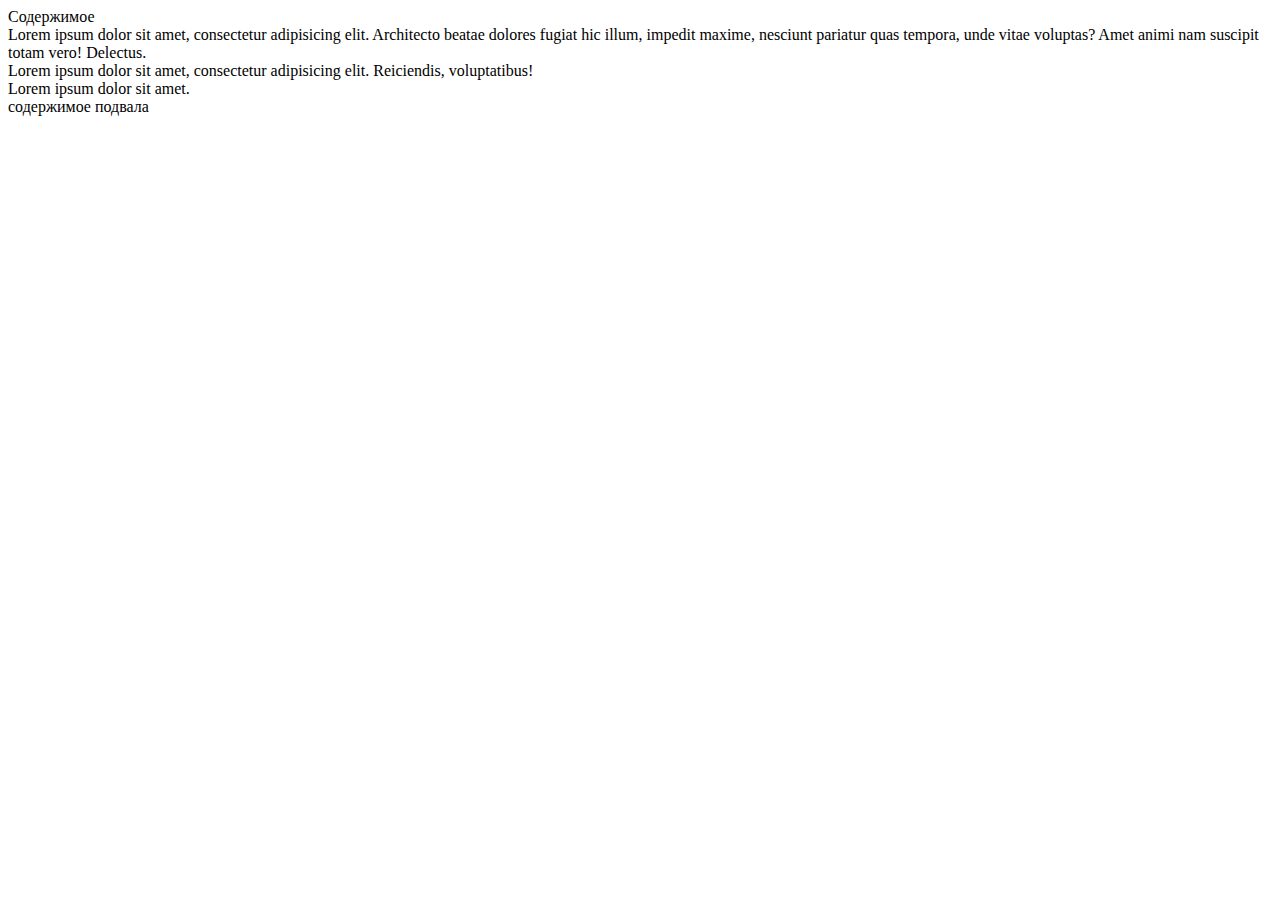
==== project/sourse/index.html @ 5d743717 "Initial commit" ====
<!DOCTYPE html>
<html lang="en">
<head>
    <meta charset="UTF-8">
    <title>Bogdan Vertiaev</title>
</head>
<body>
  <header>
    <nav>
      Содержимое
    </nav>
  </header>
  <div>
      Lorem ipsum dolor sit amet, consectetur adipisicing elit.
      Architecto beatae dolores fugiat hic illum, impedit
      maxime, nesciunt pariatur quas tempora, unde vitae
      voluptas? Amet animi nam suscipit totam vero! Delectus.
  </div>
  <div>
    Lorem ipsum dolor sit amet,
    consectetur adipisicing elit. Reiciendis, voluptatibus!
  </div>
  <div>
    Lorem ipsum dolor sit amet.
  </div>
  <footer>
    содержимое подвала
  </footer>
</body>
</html>
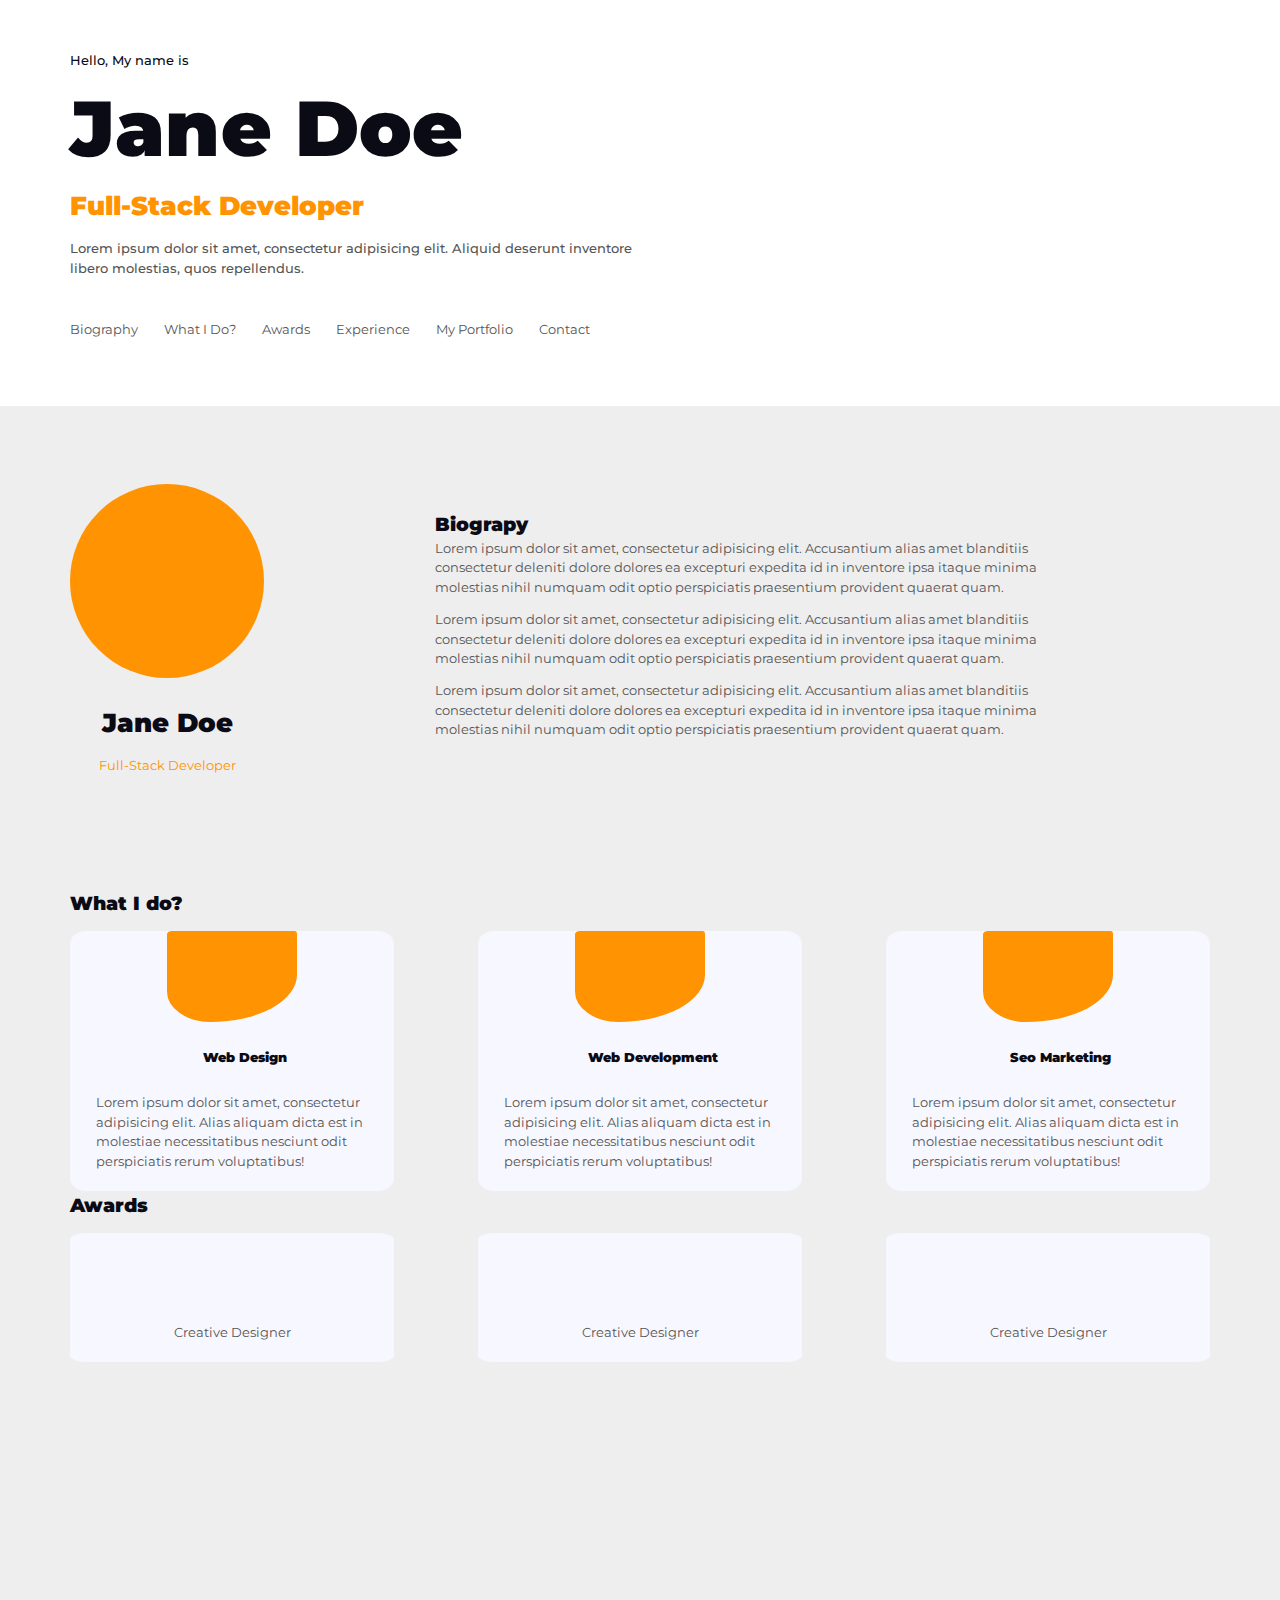
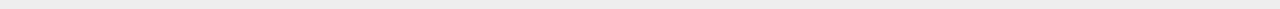
==== commit 42fcda0b: "8.4.23" ====
--- a/project/sourse/index.html
+++ b/project/sourse/index.html
@@ -1,30 +1,151 @@
-<!DOCTYPE html>
+<!doctype html>
 <html lang="en">
 <head>
     <meta charset="UTF-8">
-    <title>Bogdan Vertiaev</title>
+    <meta name="viewport"
+          content="width=device-width, user-scalable=no, initial-scale=1.0, maximum-scale=1.0, minimum-scale=1.0">
+    <meta http-equiv="X-UA-Compatible" content="ie=edge">
+    <link href="https://fonts.googleapis.com/css2?family=Montserrat:wght@400;900&family=Roboto:wght@400;900&display=swap" rel="stylesheet">
+    <link href="CSS/style.css" rel="stylesheet" type="text/css">
+    <title>My Web</title>
 </head>
 <body>
-  <header>
-    <nav>
-      Содержимое
-    </nav>
-  </header>
-  <div>
-      Lorem ipsum dolor sit amet, consectetur adipisicing elit.
-      Architecto beatae dolores fugiat hic illum, impedit
-      maxime, nesciunt pariatur quas tempora, unde vitae
-      voluptas? Amet animi nam suscipit totam vero! Delectus.
-  </div>
-  <div>
-    Lorem ipsum dolor sit amet,
-    consectetur adipisicing elit. Reiciendis, voluptatibus!
-  </div>
-  <div>
-    Lorem ipsum dolor sit amet.
-  </div>
-  <footer>
-    содержимое подвала
-  </footer>
+    <div class="wrapper">
+        <header class="header">
+            <div class="header_inf _inf-container">
+                <p class="header_first_inf">Hello, My name is</p>
+                <h1>Jane Doe </h1>
+                <span>Full-Stack Developer</span>
+                <p class="inf_text">
+                    Lorem ipsum dolor sit amet, consectetur adipisicing elit.
+                    Aliquid deserunt inventore libero molestias,
+                    quos repellendus.
+                </p>
+
+            </div>
+            <!--------------------------------------------------->
+            <div class="header-container _container">
+<!--                <div class="avatar">-->
+<!--                    <img src="img/avatar_fem.svg" alt="" class="header_img">-->
+<!--                </div>-->
+                <nav class="header-menu menu">
+                    <ul class="menu_list">
+                        <li class="menu_item">
+                            <a href="" class="menu_link">Biography</a>
+                        </li>
+                        <li class="menu_item">
+                            <a href="" class="menu_link">What I Do?</a>
+                        </li>
+                        <li class="menu_item">
+                            <a href="" class="menu_link">Awards</a>
+                        </li>
+                        <li class="menu_item">
+                            <a href="" class="menu_link">Experience</a>
+                        </li>
+                        <li class="menu_item">
+                            <a href="" class="menu_link">My Portfolio</a>
+                        </li>
+                        <li class="menu_item">
+                            <a href="" class="menu_link">Contact</a>
+                        </li>
+                    </ul>
+                </nav>
+            </div>
+
+        </header>
+
+        <main class="main">
+            <div class="biography-wrap color--wrap">
+                <article class="biography _container">
+                    <div class="img-block">
+                        <div class="img-little-avatar"></div>
+                        <h2 class="after-img-title universal-h2--title">Jane Doe</h2>
+                        <span class="after-img-text">Full-Stack Developer</span>
+                    </div>
+                    <div class="biography__secondary-container">
+                        <h3 class="biography-title universal-h3--title">Biograpy</h3>
+                        <p class="biography-text typical-paragraph">
+                            Lorem ipsum dolor sit amet, consectetur adipisicing elit. Accusantium alias amet blanditiis consectetur deleniti dolore dolores
+                            ea excepturi expedita id in inventore ipsa itaque minima molestias nihil numquam odit optio perspiciatis praesentium provident
+                            quaerat quam.
+                        </p>
+                        <p class="biography-text typical-paragraph">
+                            Lorem ipsum dolor sit amet, consectetur adipisicing elit. Accusantium alias amet blanditiis consectetur deleniti dolore dolores
+                            ea excepturi expedita id in inventore ipsa itaque minima molestias nihil numquam odit optio perspiciatis praesentium provident
+                            quaerat quam.
+                        </p>
+                        <p class="biography-text typical-paragraph">
+                            Lorem ipsum dolor sit amet, consectetur adipisicing elit. Accusantium alias amet blanditiis consectetur deleniti dolore dolores
+                            ea excepturi expedita id in inventore ipsa itaque minima molestias nihil numquam odit optio perspiciatis praesentium provident
+                            quaerat quam.
+                        </p>
+                    </div>
+                </article>
+                <div class="border-line"></div>
+            </div>
+            <!---------------------------------------------------------------->
+            <div class="what-i-do-wrap color--wrap">
+                <div class="what-i-do _container">
+                    <h3 class="universal-h3--title what-i-do--h3">What I do?</h3>
+                    <div class="services __what-i-do-awards-content">
+                        <div class="__what-i-do-card ">
+                            <div class="little-background-img __what-i-do-card--pencil"></div>
+                            <h4 class="h4">Web Design</h4>
+                            <p class="what-i-do-text">
+                                Lorem ipsum dolor sit amet, consectetur adipisicing elit.
+                                Alias aliquam dicta est in molestiae necessitatibus nesciunt
+                                odit perspiciatis rerum voluptatibus!
+                            </p>
+                        </div>
+                        <div class="__what-i-do-card">
+                            <div class="little-background-img __what-i-do-card--desktop"></div>
+                            <h4 class="h4">Web Development</h4>
+                            <p class="what-i-do-text">
+                                Lorem ipsum dolor sit amet, consectetur adipisicing elit.
+                                Alias aliquam dicta est in molestiae necessitatibus nesciunt
+                                odit perspiciatis rerum voluptatibus!
+                            </p>
+                        </div>
+                        <div class="__what-i-do-card">
+                            <div class="little-background-img __what-i-do-card--bullseye"></div>
+                            <h4 class="h4">Seo Marketing</h4>
+                            <p class="what-i-do-text">
+                                Lorem ipsum dolor sit amet, consectetur adipisicing elit.
+                                Alias aliquam dicta est in molestiae necessitatibus nesciunt
+                                odit perspiciatis rerum voluptatibus!
+                            </p>
+                        </div>
+                    </div>
+
+                    <h3 class="universal-h3--title awards-title">Awards</h3>
+                        <div class="awards-wrap __what-i-do-awards-content _container">
+                            <div class="__what-i-do-card __what-i-do-card--awards">
+                                <div class="little-background-img little-background-img--awards-form awards--trophy"></div>
+                                <p class="awards-text">
+                                    Creative Designer
+                                </p>
+                            </div>
+                            <div class="__what-i-do-card __what-i-do-card--awards">
+                                <div class="little-background-img little-background-img--awards-form awards--trophy"></div>
+                                <p class="awards-text">
+                                    Creative Designer
+                                </p>
+                            </div>
+                            <div class="__what-i-do-card __what-i-do-card--awards">
+                                <div class="little-background-img little-background-img--awards-form awards--trophy"></div>
+                                <p class="awards-text">
+                                    Creative Designer
+                                </p>
+                            </div>
+                        </div>
+                </div>
+            </div>
+        </main>
+
+        <footer>
+
+        </footer>
+    </div>
+    <script src="./JS/script.js"></script>
 </body>
 </html>--- a/project/sourse/CSS/style.css
+++ b/project/sourse/CSS/style.css
@@ -0,0 +1,278 @@
+/*zeroing*/
+*,
+*::before,
+*::after {
+    padding: 0;
+    margin: 0;
+    border: 0;
+    box-sizing: border-box;
+}
+a {
+    text-decoration: none;
+}
+ul,
+ol,
+li {
+    list-style: none;
+}
+img {
+    vertical-align: top;
+}
+h1,
+h2,
+h3,
+h4,
+h5,
+h6 {
+    font-weight: inherit;
+    font-size: inherit;
+}
+html,
+body {
+    height: 100%;
+    line-height: 1.5;
+    font-size: 0.9em;
+    color: #555555;
+    font-family: "Montserrat", "Roboto";
+    font-weight: 400;
+}
+
+.universal-h2--title {
+    color: #0b0b15;
+    font-size: 2em;
+    font-weight: 900;
+    margin: 1em 0 0.5em 0;
+}
+
+.universal-h3--title {
+    color: #0b0b15;
+    font-size: 1.5em;
+    font-weight: 900;
+    margin-bottom: 1em;
+    display: inline;
+    height: 1em;
+}
+
+h4 {
+    font-weight: 900;
+    font-size: 1em;
+    margin-bottom: 2em;
+    color: #0b0b15;
+}
+
+.typical-paragraph {
+    margin-bottom: 1em;
+}
+
+.wrapper {
+    min-height: 100%;
+    overflow: hidden;
+    position: relative;
+}
+._container {
+    max-width: 1140px;
+    margin: 0 auto;
+    padding: 0 2em;
+    box-sizing: content-box;
+}
+
+/*--Header---------------------*/
+
+.header {
+    position: relative;
+    width: 100%;
+    left: 0;
+    top: 0;
+    z-index: 50;
+}
+
+/*header::after {*/
+/*    content: "";*/
+/*    display: block;*/
+/*    position: absolute;*/
+/*    bottom: 0;*/
+/*    right: 0;*/
+/*    width: 50%;*/
+/*    height: 100%;*/
+/*    !*border-radius: 0 0 0 0;*!*/
+/*    background-color: #ff9301;*/
+/*    transform: translateX(10%);*/
+/*}*/
+
+.header-container {
+    display: flex;
+    min-height: 4vw;
+    align-items: center;
+
+    margin-top: 2em;
+    margin-bottom: 2em;
+}
+
+.menu {
+    padding: 5px 0;
+}
+
+.header-menu {
+    margin: 0 2em 0 0;
+}
+
+.menu_list {
+    display: flex;
+    flex-wrap: wrap;
+}
+
+.menu_item:not(:last-child) {
+    margin: 0 2em 0 0;
+}
+
+.menu_link {
+    color: #555555;
+    font-weight: 400;
+    line-height: calc(24 / 14 * 100%);
+}
+
+.header_inf {
+    margin: 4vw 0;
+    font-weight: 900;
+}
+
+.header_inf h1 {
+    font-size: 6em;
+    color: #0b0b15;
+}
+
+.header_inf span {
+    color: #ff9301;
+    font-size: 2em;
+    display: block;
+}
+
+._inf-container {
+    max-width: 1140px;
+    margin: 0 auto;
+    padding: 0 2em;
+    box-sizing: content-box;
+}
+
+.inf_text {
+    width: 45em;
+    font-weight: 500;
+    margin-top: 1em;
+}
+
+.header_first_inf {
+    font-weight: 500;
+    margin-top: 4vw;
+    color: #0b0b15;
+}
+
+.main {
+    margin-top: 4vw;
+}
+
+.biography {
+    display: flex;
+    height: 40ch;
+    padding: 6em 0 0 0;
+}
+
+.biography-wrap {
+    padding-bottom: 2em;
+}
+
+.color--wrap {
+    background-color: #eeeeee;
+}
+
+.biography__secondary-container {
+    width: 55%;
+    margin: 2em 0 0 15%;
+}
+
+.img-little-avatar {
+    background: #ff9301 url("../img/avatar_fem.svg") no-repeat center;
+    background-size: 100%;
+    width: 15em;
+    height: 15em;
+    border-radius: 50%;
+}
+
+.after-img-text {
+    color: #ff9301;
+}
+
+.img-block {
+    text-align: center;
+}
+
+.border-line {
+    background: url("../img/border-dark.png") repeat-x;
+    background-size: 15%;
+    height: 1.5em;
+    max-width: 1140px;
+    margin: 0 auto;
+}
+/*---------------------------------------------------------------------------- */
+.what-i-do {
+    height: 80ch;
+}
+
+
+.__what-i-do-card {
+    width: 25em;
+    height: 20em;
+    background-color: #f7f7ff;
+    border-radius: 5%;
+    justify-items: center;
+}
+
+.__what-i-do-awards-content {
+    width: 100%;
+    justify-content: space-between;
+    display: flex;
+    margin-top: 1em;
+}
+
+.what-i-do--h3 {
+    margin-top: 2em;
+}
+
+.h4 {
+    margin: 2em 0 2em 2em;
+}
+
+.what-i-do-text {
+    margin: 2em 0 2em 2em;
+}
+
+.little-background-img {
+    width: 10em;
+    height: 7em;
+    background: #ff9301 no-repeat 2em 1em / 45%;
+    border-radius: 10% 5% 180% 90%/ 10% 10% 140% 90%;
+}
+
+.__what-i-do-card--pencil {
+    background-image: url("../img/pencil-alt-solid.svg");
+}
+
+.__what-i-do-card--desktop {
+    background-image: url("../img/desktop-solid.svg");
+}
+
+.__what-i-do-card--bullseye {
+    background-image: url("../img/bullseye-solid.svg");
+}
+
+.__what-i-do-card--awards {
+    height: 10em;
+}
+
+.awards-wrap {
+    padding: 0;
+}
+
+.little-background-img--awards-form {
+    background-image: url("../img/trophy-solid.svg");
+    background-color: unset;
+}
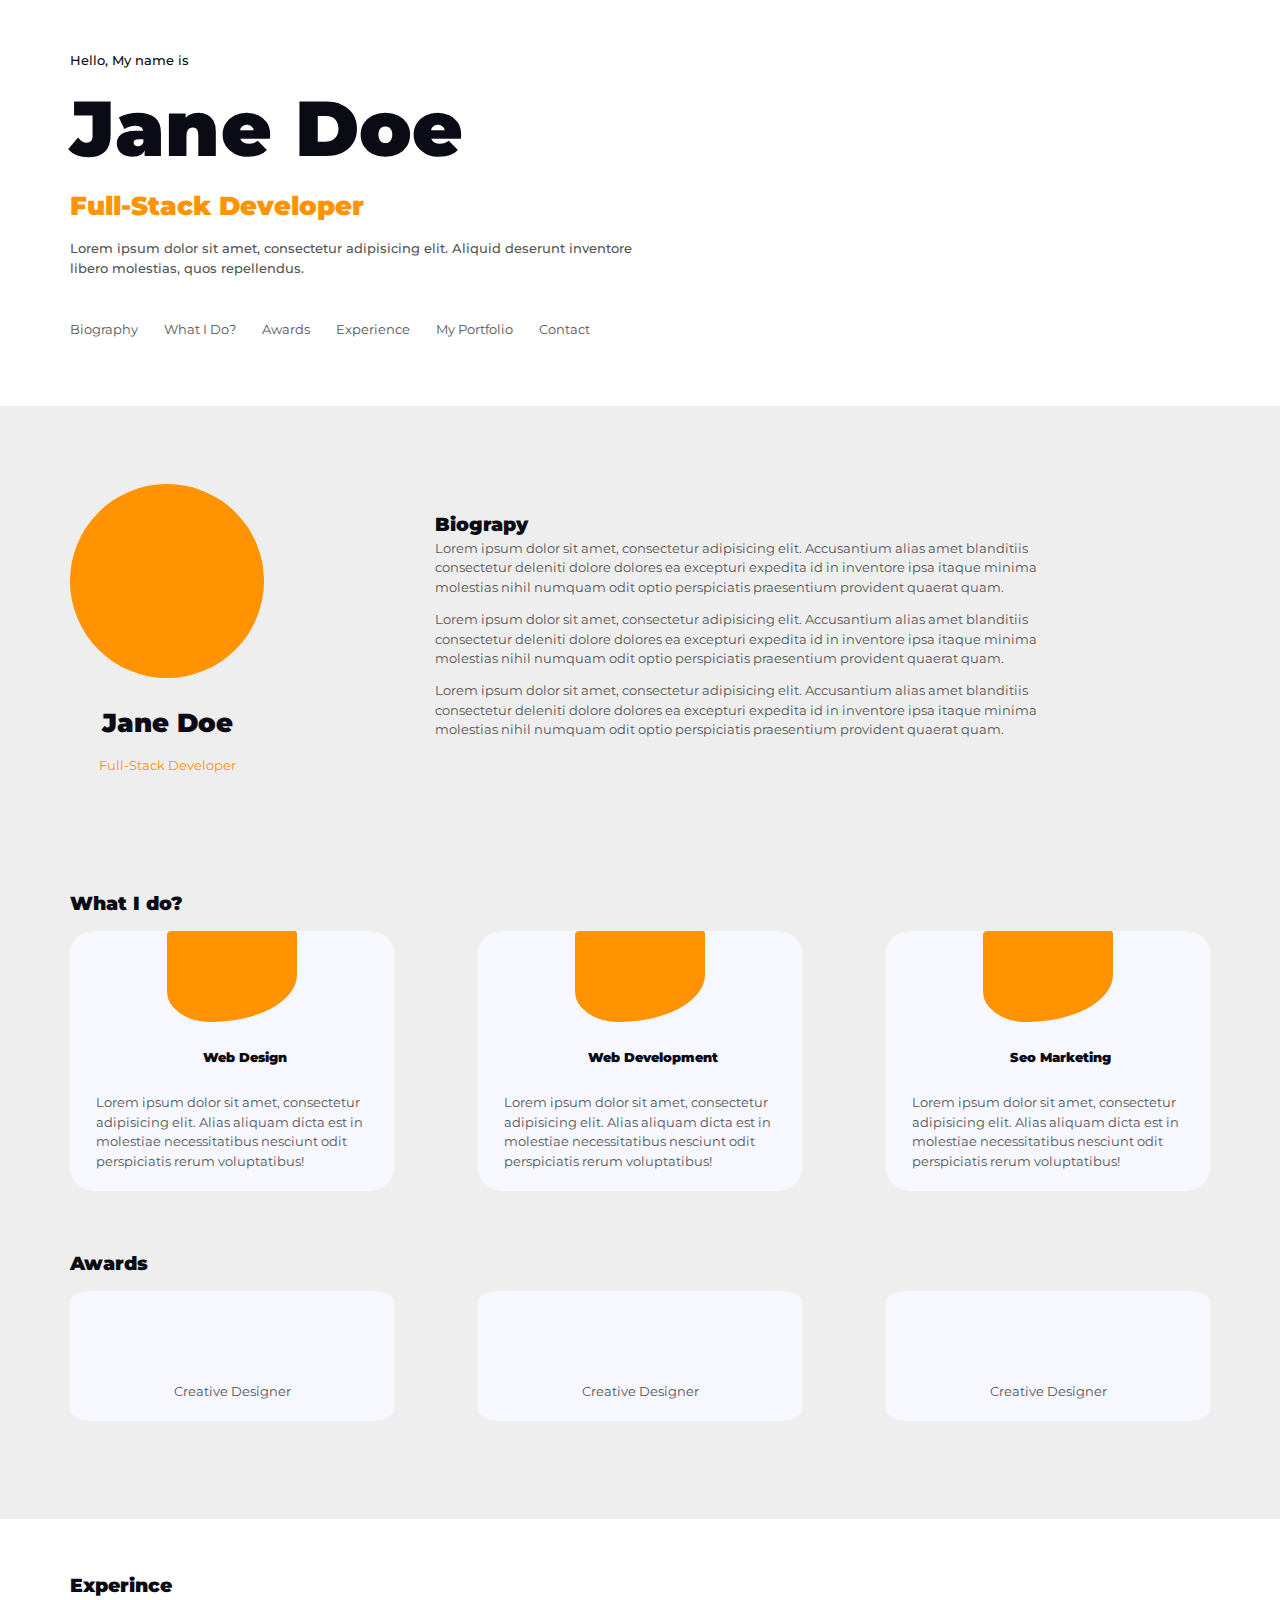
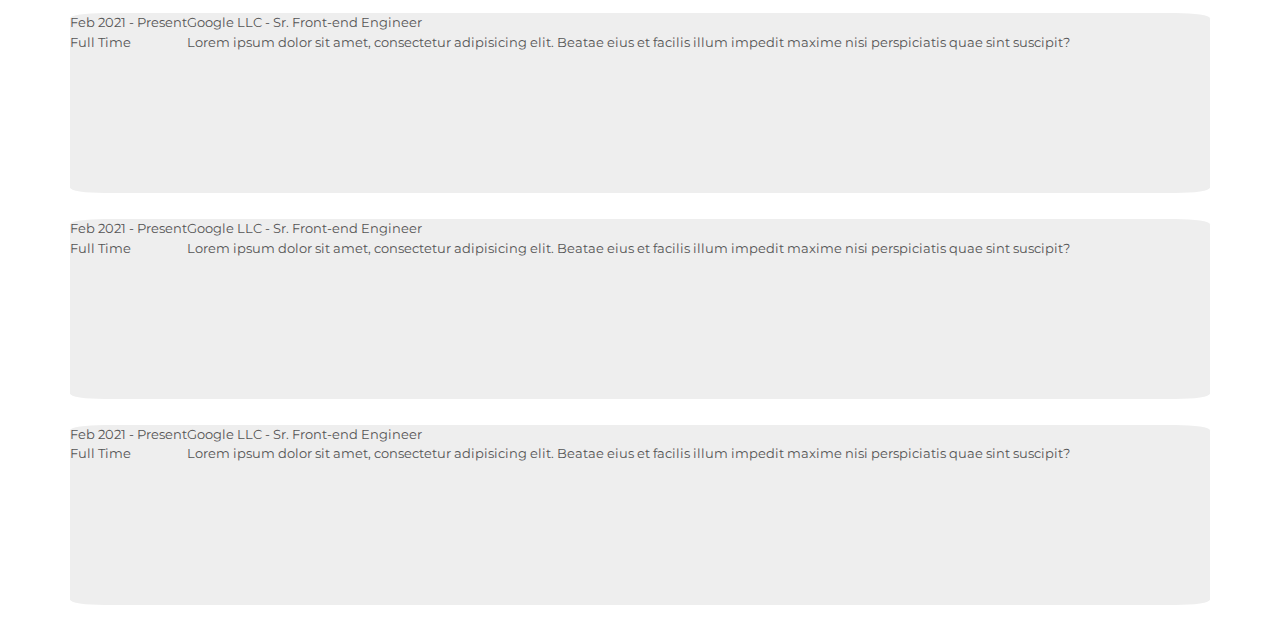
==== commit 39d80bf2: "11.04.23" ====
--- a/project/sourse/index.html
+++ b/project/sourse/index.html
@@ -55,7 +55,7 @@
         </header>
 
         <main class="main">
-            <div class="biography-wrap color--wrap">
+            <section class="biography-wrap color--wrap">
                 <article class="biography _container">
                     <div class="img-block">
                         <div class="img-little-avatar"></div>
@@ -82,64 +82,115 @@
                     </div>
                 </article>
                 <div class="border-line"></div>
-            </div>
+            </section>
             <!---------------------------------------------------------------->
-            <div class="what-i-do-wrap color--wrap">
+            <section class="what-i-do-wrap color--wrap">
                 <div class="what-i-do _container">
                     <h3 class="universal-h3--title what-i-do--h3">What I do?</h3>
                     <div class="services __what-i-do-awards-content">
-                        <div class="__what-i-do-card ">
-                            <div class="little-background-img __what-i-do-card--pencil"></div>
+                        <article class="__what-i-do-card ">
+                            <div class="little-background-img __what-i-do-card--pencil center_img"></div>
                             <h4 class="h4">Web Design</h4>
                             <p class="what-i-do-text">
                                 Lorem ipsum dolor sit amet, consectetur adipisicing elit.
                                 Alias aliquam dicta est in molestiae necessitatibus nesciunt
                                 odit perspiciatis rerum voluptatibus!
                             </p>
-                        </div>
-                        <div class="__what-i-do-card">
-                            <div class="little-background-img __what-i-do-card--desktop"></div>
+                        </article>
+                        <article class="__what-i-do-card">
+                            <div class="little-background-img __what-i-do-card--desktop center_img"></div>
                             <h4 class="h4">Web Development</h4>
                             <p class="what-i-do-text">
                                 Lorem ipsum dolor sit amet, consectetur adipisicing elit.
                                 Alias aliquam dicta est in molestiae necessitatibus nesciunt
                                 odit perspiciatis rerum voluptatibus!
                             </p>
-                        </div>
-                        <div class="__what-i-do-card">
-                            <div class="little-background-img __what-i-do-card--bullseye"></div>
+                        </article>
+                        <article class="__what-i-do-card">
+                            <div class="little-background-img __what-i-do-card--bullseye center_img"></div>
                             <h4 class="h4">Seo Marketing</h4>
                             <p class="what-i-do-text">
                                 Lorem ipsum dolor sit amet, consectetur adipisicing elit.
                                 Alias aliquam dicta est in molestiae necessitatibus nesciunt
                                 odit perspiciatis rerum voluptatibus!
                             </p>
-                        </div>
-                    </div>
-
+                        </article>
+                    </div>
+                </div>
+            </section>
+            <!---------------------------------------------------------------->
+            <section class="awards color--wrap">
+                <div class="awards_wrap _container">
                     <h3 class="universal-h3--title awards-title">Awards</h3>
-                        <div class="awards-wrap __what-i-do-awards-content _container">
-                            <div class="__what-i-do-card __what-i-do-card--awards">
-                                <div class="little-background-img little-background-img--awards-form awards--trophy"></div>
-                                <p class="awards-text">
-                                    Creative Designer
-                                </p>
-                            </div>
-                            <div class="__what-i-do-card __what-i-do-card--awards">
-                                <div class="little-background-img little-background-img--awards-form awards--trophy"></div>
-                                <p class="awards-text">
-                                    Creative Designer
-                                </p>
-                            </div>
-                            <div class="__what-i-do-card __what-i-do-card--awards">
-                                <div class="little-background-img little-background-img--awards-form awards--trophy"></div>
-                                <p class="awards-text">
-                                    Creative Designer
-                                </p>
-                            </div>
-                        </div>
+                    <div class="awards-wrap __what-i-do-awards-content">
+                        <article class="__what-i-do-card __what-i-do-card--awards">
+                            <div class="little-background-img little-background-img--awards-form awards--trophy"></div>
+                            <p class="awards-text">
+                                Creative Designer
+                            </p>
+                        </article>
+                        <article class="__what-i-do-card __what-i-do-card--awards">
+                            <div class="little-background-img little-background-img--awards-form awards--trophy"></div>
+                            <p class="awards-text">
+                                Creative Designer
+                            </p>
+                        </article>
+                        <article class="__what-i-do-card __what-i-do-card--awards">
+                            <div class="little-background-img little-background-img--awards-form awards--trophy"></div>
+                            <p class="awards-text">
+                                Creative Designer
+                            </p>
+                        </article>
+                    </div>
                 </div>
-            </div>
+            </section>
+            <!---------------------------------------------------------------->
+            <section class="experience">
+                <div class="experience-wrap _container">
+                    <h3 class="experience_title universal-h3--title">
+                        Experince
+                    </h3>
+                    <article class="experience-card">
+                        <div class="time-exp">
+                            <p class="data-exp">Feb 2021 - Present</p>
+                            <span class="last-time">Full Time</span>
+                        </div>
+                        <div class="secondary-container">
+                            <h2 class="main-text">Google LLC - Sr. Front-end Engineer</h2>
+                            <p class="secondary-text">Lorem ipsum dolor sit amet, consectetur
+                                adipisicing elit. Beatae eius et facilis illum impedit
+                                maxime nisi perspiciatis quae sint suscipit?
+                            </p>
+                        </div>
+                    </article>
+                    <article class="experience-card">
+                        <div class="time-exp">
+                            <p class="data-exp">Feb 2021 - Present</p>
+                            <span class="last-time">Full Time</span>
+                        </div>
+                        <div class="secondary-container">
+                            <h2 class="main-text">Google LLC - Sr. Front-end Engineer</h2>
+                            <p class="secondary-text">Lorem ipsum dolor sit amet, consectetur
+                                adipisicing elit. Beatae eius et facilis illum impedit
+                                maxime nisi perspiciatis quae sint suscipit?
+                            </p>
+                        </div>
+                    </article>
+                    <article class="experience-card">
+                        <div class="time-exp">
+                            <p class="data-exp">Feb 2021 - Present</p>
+                            <span class="last-time">Full Time</span>
+                        </div>
+                        <div class="secondary-container">
+                            <h2 class="main-text">Google LLC - Sr. Front-end Engineer</h2>
+                            <p class="secondary-text">Lorem ipsum dolor sit amet, consectetur
+                                adipisicing elit. Beatae eius et facilis illum impedit
+                                maxime nisi perspiciatis quae sint suscipit?
+                            </p>
+                        </div>
+                    </article>
+                </div>
+            </section>
         </main>
 
         <footer>
@@ -148,4 +199,4 @@
     </div>
     <script src="./JS/script.js"></script>
 </body>
-</html>+</html>
--- a/project/sourse/CSS/style.css
+++ b/project/sourse/CSS/style.css
@@ -175,7 +175,7 @@
     height: 40ch;
     padding: 6em 0 0 0;
 }
-
+/*нормально настроить текст на мобилке*/
 .biography-wrap {
     padding-bottom: 2em;
 }
@@ -212,9 +212,9 @@
     max-width: 1140px;
     margin: 0 auto;
 }
-/*---------------------------------------------------------------------------- */
+/*----main------------------------------------------------------------------------ */
 .what-i-do {
-    height: 80ch;
+    height: 40ch;
 }
 
 
@@ -222,7 +222,7 @@
     width: 25em;
     height: 20em;
     background-color: #f7f7ff;
-    border-radius: 5%;
+    border-radius: 8%;
     justify-items: center;
 }
 
@@ -231,6 +231,12 @@
     justify-content: space-between;
     display: flex;
     margin-top: 1em;
+}
+
+@media (max-width: 1000px) {
+    .__what-i-do-awards-content {
+        flex-direction: column;
+    }
 }
 
 .what-i-do--h3 {
@@ -250,6 +256,11 @@
     height: 7em;
     background: #ff9301 no-repeat 2em 1em / 45%;
     border-radius: 10% 5% 180% 90%/ 10% 10% 140% 90%;
+    background-position: left;
+}
+
+.center_img {
+    background-position: center;
 }
 
 .__what-i-do-card--pencil {
@@ -268,11 +279,47 @@
     height: 10em;
 }
 
-.awards-wrap {
-    padding: 0;
+.awards-text {
+    text-align: center;
+}
+
+.awards-title {
+    margin-top: 10em;
 }
 
 .little-background-img--awards-form {
     background-image: url("../img/trophy-solid.svg");
     background-color: unset;
-}
+    background-position: center;
+    margin: 0 auto;
+}
+
+.awards {
+    height: 30ch;
+}
+
+@media (max-width: 1000px) {
+    .awards {
+        height: 80ch;
+    }
+}
+
+/*ни#уя не работает на маленьком экране, починить*/
+
+
+/*---experience--------------------------------*/
+
+.experience {
+    padding-top: 4em;
+}
+
+.experience-card {
+    display: flex;
+    width: 100%;
+    height: 20ch;
+    background-color: #eeeeee;
+    border-radius: 3%;
+    margin: 1em 0 2em 0;
+}
+
+
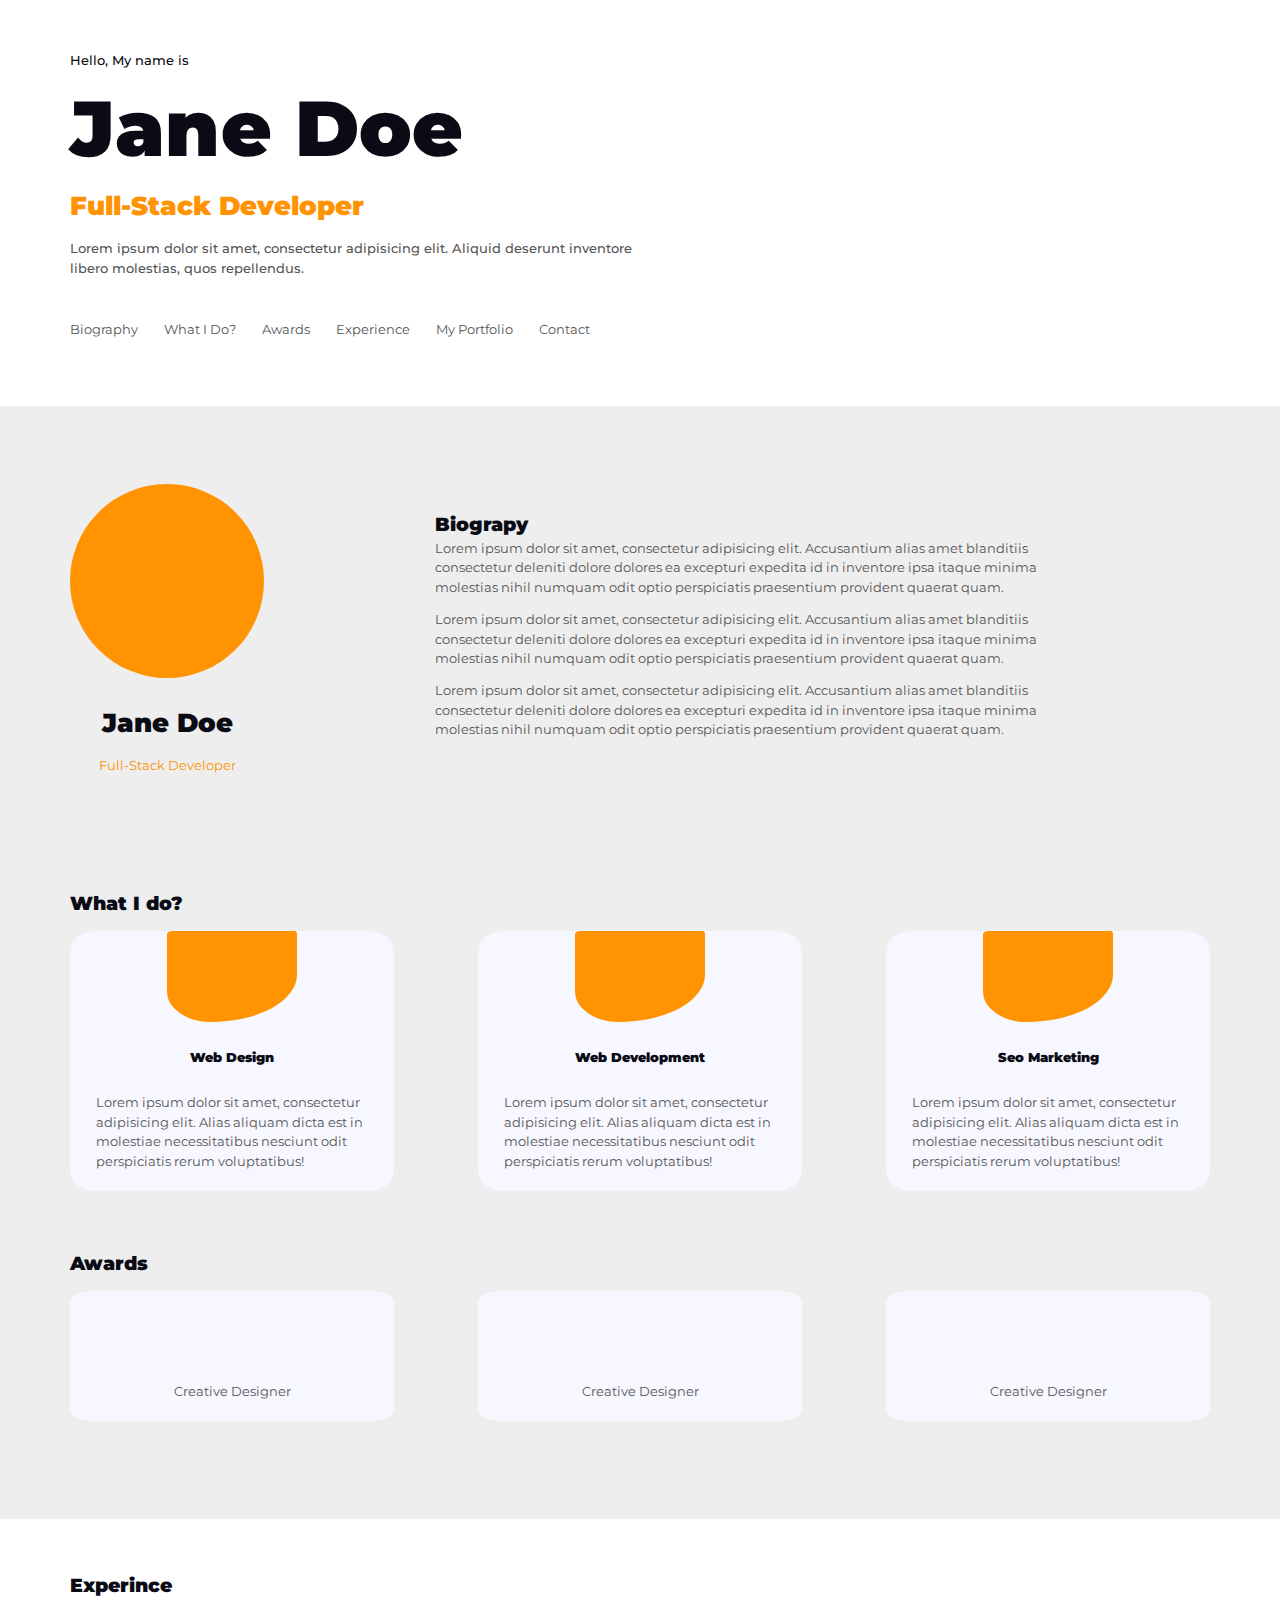
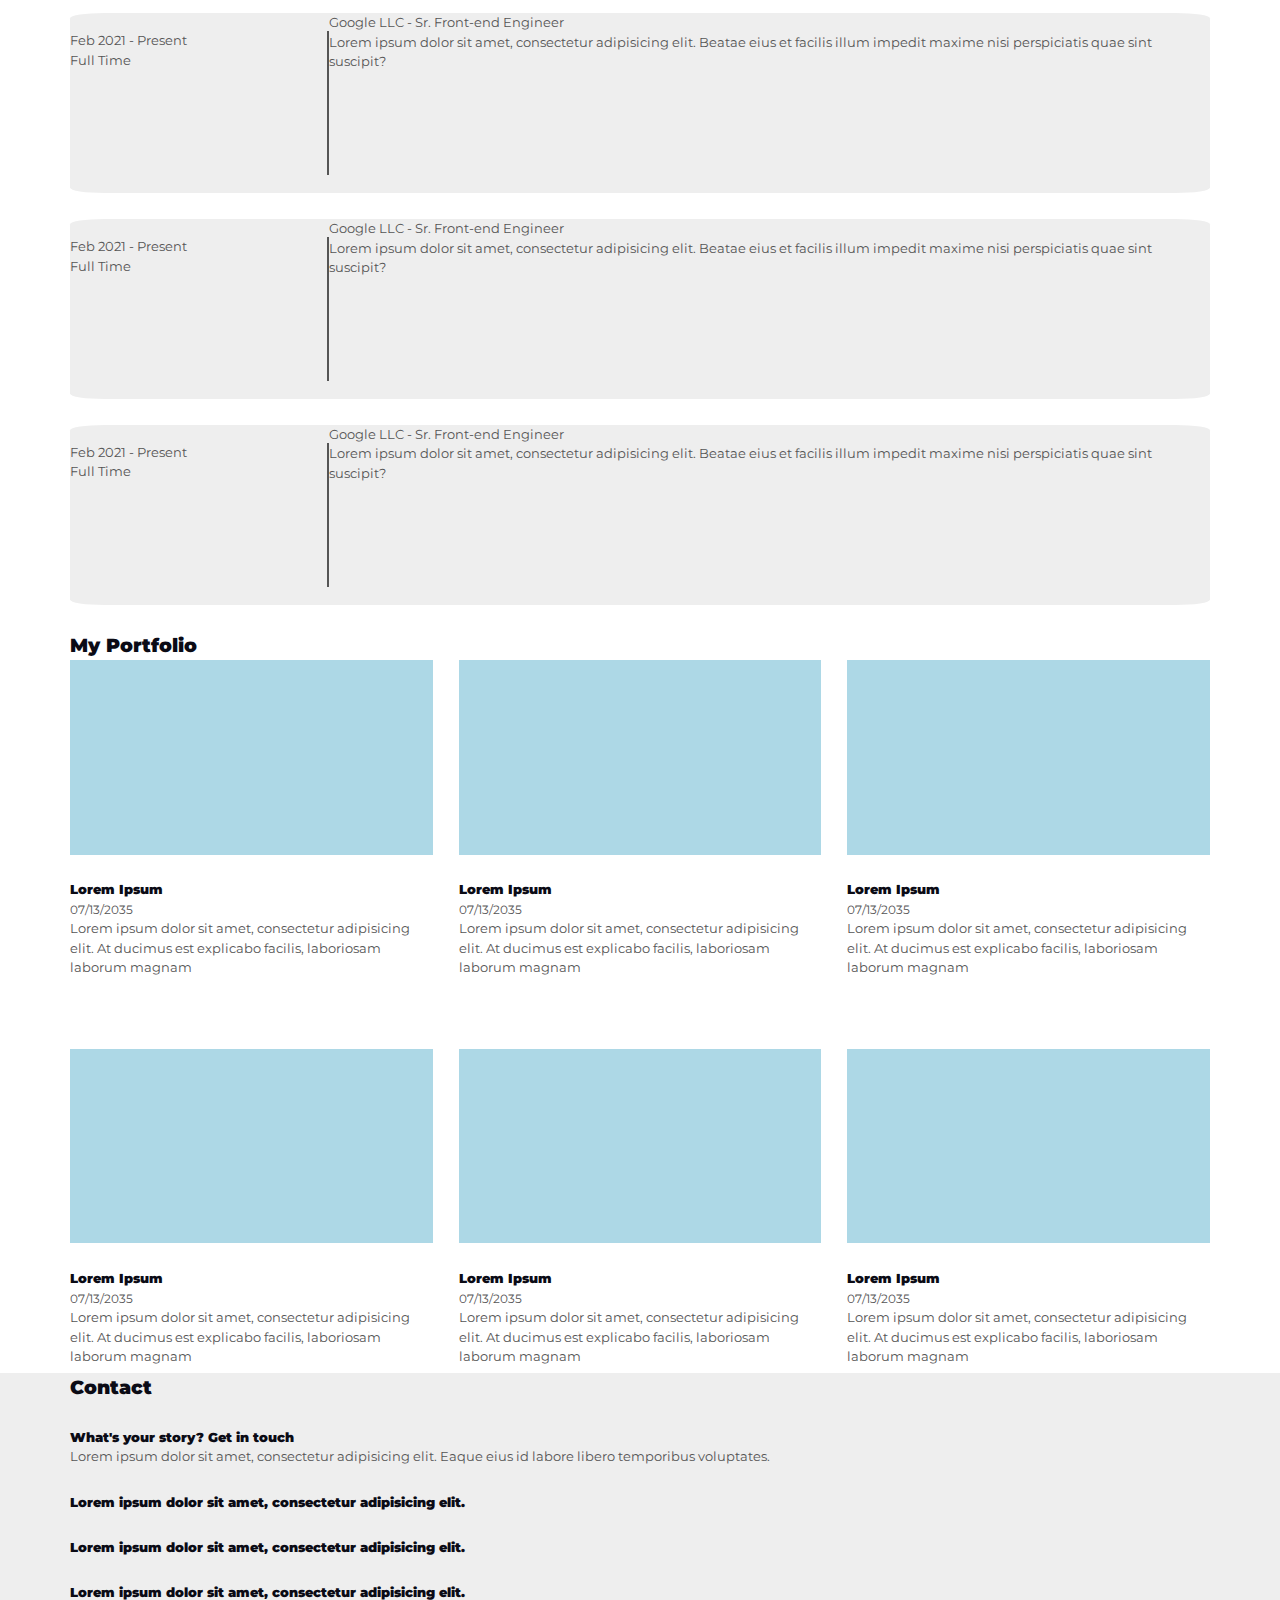
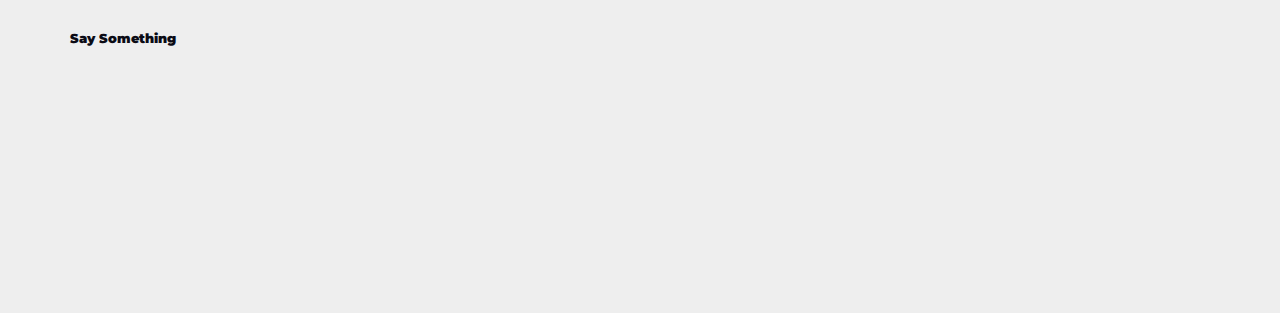
==== commit f6710fe8: "14.04.23" ====
--- a/project/sourse/index.html
+++ b/project/sourse/index.html
@@ -153,7 +153,7 @@
                     <article class="experience-card">
                         <div class="time-exp">
                             <p class="data-exp">Feb 2021 - Present</p>
-                            <span class="last-time">Full Time</span>
+                            <span class="last-time last-time--variant-1">Full Time</span>
                         </div>
                         <div class="secondary-container">
                             <h2 class="main-text">Google LLC - Sr. Front-end Engineer</h2>
@@ -166,7 +166,7 @@
                     <article class="experience-card">
                         <div class="time-exp">
                             <p class="data-exp">Feb 2021 - Present</p>
-                            <span class="last-time">Full Time</span>
+                            <span class="last-time last-time--variant-2">Full Time</span>
                         </div>
                         <div class="secondary-container">
                             <h2 class="main-text">Google LLC - Sr. Front-end Engineer</h2>
@@ -179,7 +179,7 @@
                     <article class="experience-card">
                         <div class="time-exp">
                             <p class="data-exp">Feb 2021 - Present</p>
-                            <span class="last-time">Full Time</span>
+                            <span class="last-time last-time--variant-1">Full Time</span>
                         </div>
                         <div class="secondary-container">
                             <h2 class="main-text">Google LLC - Sr. Front-end Engineer</h2>
@@ -191,10 +191,110 @@
                     </article>
                 </div>
             </section>
+            <!---------------------------------------------------------------->
+            <section class="my-portfolio _container">
+                <h3 class="universal-h3--title">My Portfolio</h3>
+                <div class="grid-container">
+                    <div class="block"></div>
+                    <div class="block"></div>
+                    <div class="block"></div>
+                    <div class="block glass--block">
+                        <div class="mini_wrap">
+                            <h4 class="h4">Lorem Ipsum</h4>
+                            <span class="date-portfolio">07/13/2035</span>
+                            <p>Lorem ipsum dolor sit amet, consectetur adipisicing elit.
+                                At ducimus est explicabo facilis, laboriosam laborum magnam
+                            </p>
+                        </div>
+                    </div>
+                    <div class="block glass--block">
+                        <div class="mini_wrap">
+                            <h4 class="h4">Lorem Ipsum</h4>
+                            <span class="date-portfolio">07/13/2035</span>
+                            <p>Lorem ipsum dolor sit amet, consectetur adipisicing elit.
+                                At ducimus est explicabo facilis, laboriosam laborum magnam
+                            </p>
+                        </div>
+                    </div>
+                    <div class="block glass--block">
+                        <div class="mini_wrap">
+                            <h4 class="h4">Lorem Ipsum</h4>
+                            <span class="date-portfolio">07/13/2035</span>
+                            <p>Lorem ipsum dolor sit amet, consectetur adipisicing elit.
+                                At ducimus est explicabo facilis, laboriosam laborum magnam
+                            </p>
+                        </div>
+                    </div>
+                    <div class="block"></div>
+                    <div class="block"></div>
+                    <div class="block"></div>
+                    <div class="block glass--block">
+                        <div class="mini_wrap">
+                            <h4 class="h4">Lorem Ipsum</h4>
+                            <span class="date-portfolio">07/13/2035</span>
+                            <p>Lorem ipsum dolor sit amet, consectetur adipisicing elit.
+                                At ducimus est explicabo facilis, laboriosam laborum magnam
+                            </p>
+                        </div>
+                    </div>
+                    <div class="block glass--block">
+                        <div class="mini_wrap">
+                            <h4 class="h4">Lorem Ipsum</h4>
+                            <span class="date-portfolio">07/13/2035</span>
+                            <p>Lorem ipsum dolor sit amet, consectetur adipisicing elit.
+                                At ducimus est explicabo facilis, laboriosam laborum magnam
+                            </p>
+                        </div>
+                    </div>
+                    <div class="block glass--block">
+                        <div class="mini_wrap">
+                            <h4 class="h4">Lorem Ipsum</h4>
+                            <span class="date-portfolio">07/13/2035</span>
+                            <p>Lorem ipsum dolor sit amet, consectetur adipisicing elit.
+                                At ducimus est explicabo facilis, laboriosam laborum magnam
+                            </p>
+                        </div>
+                    </div>
+                </div>
+            </section>
         </main>
-
         <footer>
-
+            <section class="contact color--wrap">
+                <article class="contact_wrap _container">
+                        <h3 class="universal-h3--title">Contact</h3>
+                        <div class="get-in-touch-left">
+                            <h4 class="h4">
+                                What's your story?
+                                Get in touch
+                            </h4>
+                            <p>Lorem ipsum dolor sit amet, consectetur adipisicing
+                                elit. Eaque eius id labore libero temporibus
+                                voluptates.
+                            </p>
+                            <div class="touch-content-box">
+                                <div class="touch-img touch-img--geo"></div>
+                                <h4 class="h4">Lorem ipsum dolor sit amet,
+                                    consectetur adipisicing elit.
+                                </h4>
+                            </div>
+                            <div class="touch-content-box">
+                                <div class="touch-img touch-img--mail"></div>
+                                <h4 class="h4">Lorem ipsum dolor sit amet,
+                                    consectetur adipisicing elit.
+                                </h4>
+                            </div>
+                            <div class="touch-content-box">
+                                <div class="touch-img touch-img--phone"></div>
+                                <h4 class="h4">Lorem ipsum dolor sit amet,
+                                    consectetur adipisicing elit.
+                                </h4>
+                            </div>
+                        </div>
+                        <div class="get-in-touch-right">
+                            <h4 class="h4">Say Something</h4>
+                        </div>
+                </article>
+            </section>
         </footer>
     </div>
     <script src="./JS/script.js"></script>
--- a/project/sourse/CSS/style.css
+++ b/project/sourse/CSS/style.css
@@ -322,4 +322,47 @@
     margin: 1em 0 2em 0;
 }
 
-
+.time-exp {
+    border-right: 0.2em solid #555555;
+    width: 20em;
+    height: 80%;
+    margin: auto 0;
+}
+
+/*---My-portfolio-------------------------------------------*/
+
+
+.grid-container {
+    display: grid;
+    grid-template-columns:repeat(2, 1fr) auto;
+    grid-template-rows: repeat(2, 1fr);
+}
+
+.block {
+    background-color: lightblue;
+    width: 28em;
+    height: 15em;
+}
+
+.glass--block {
+    background-color: unset;
+    height: 10em;
+}
+
+.date-portfolio {
+    font-size: 0.9em;
+}
+
+.h4 {
+    margin: 2em 0 0 0;
+}
+
+.my-portfolio-h3 {
+    margin-left: 0;
+}
+
+/*---Contact----Ебучий рот, нужно дописать код---------------------------*/
+
+.contact_wrap {
+    height: 60ch;
+}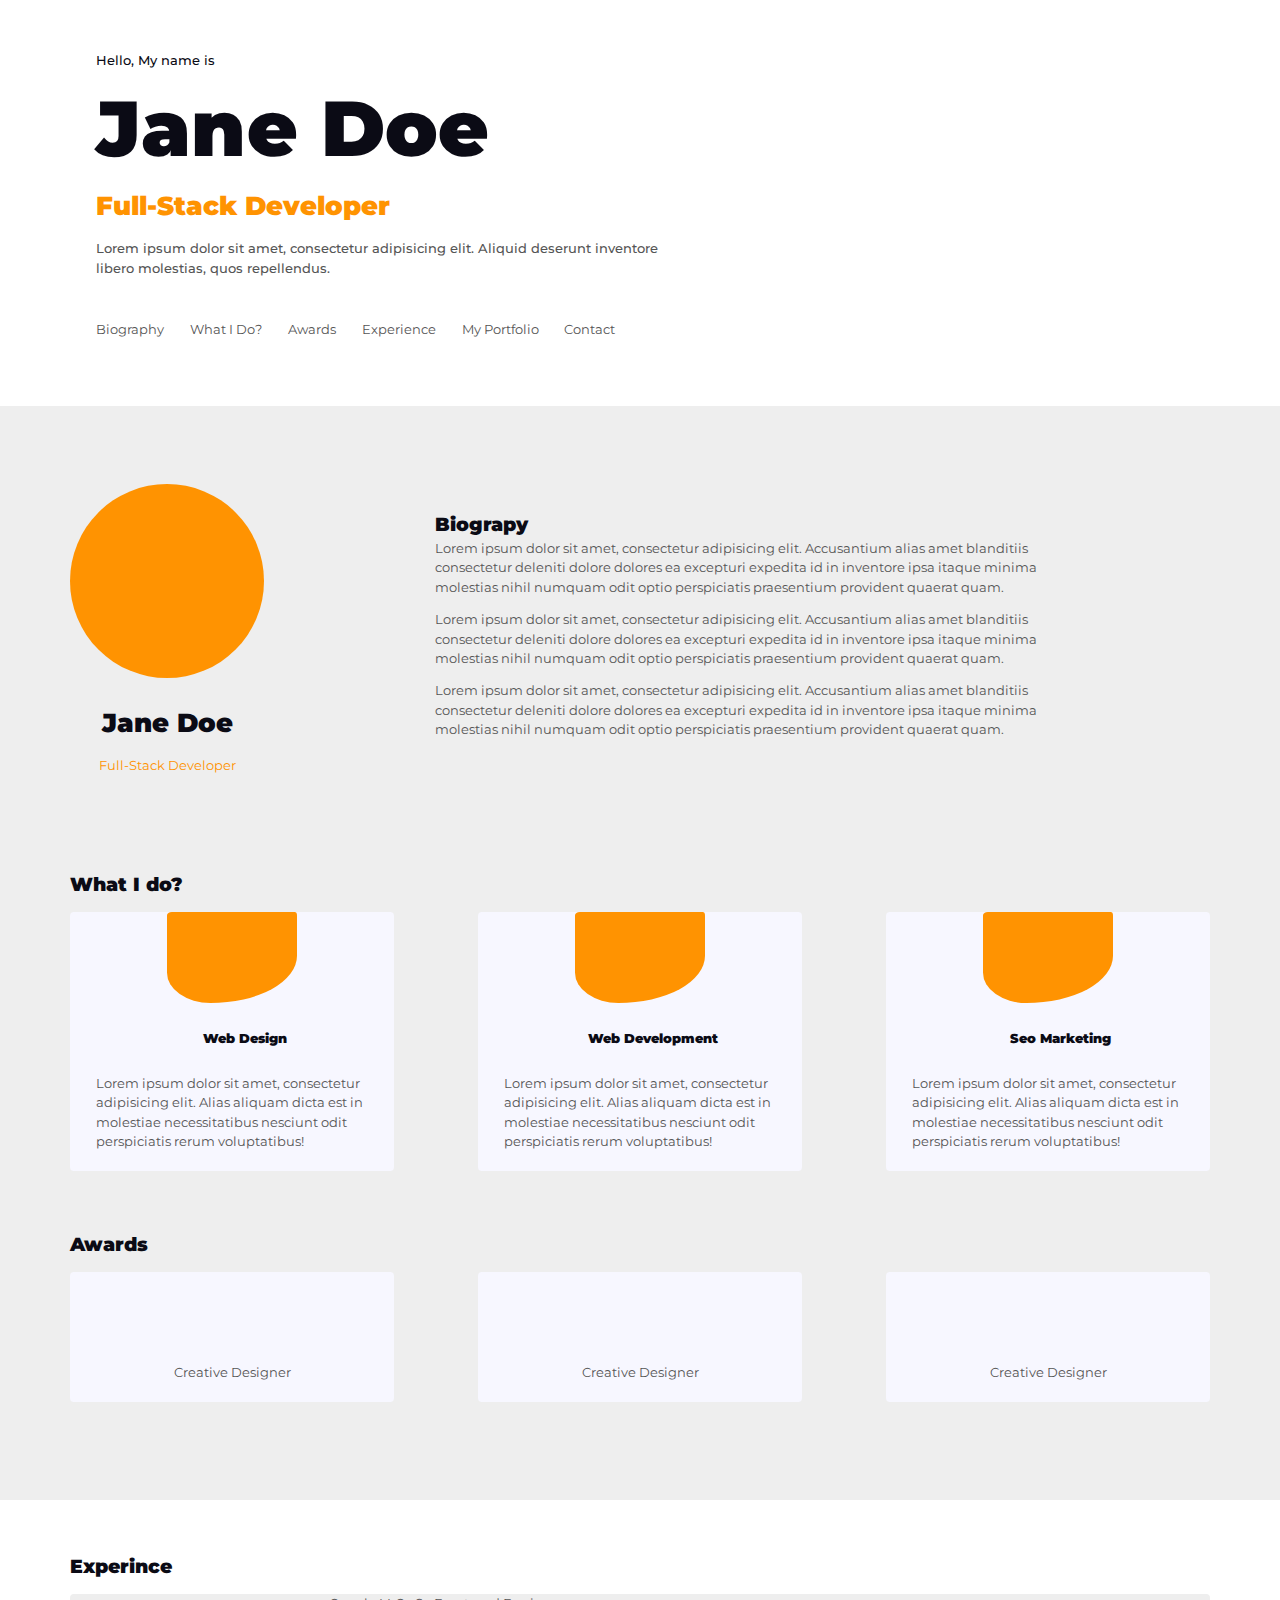
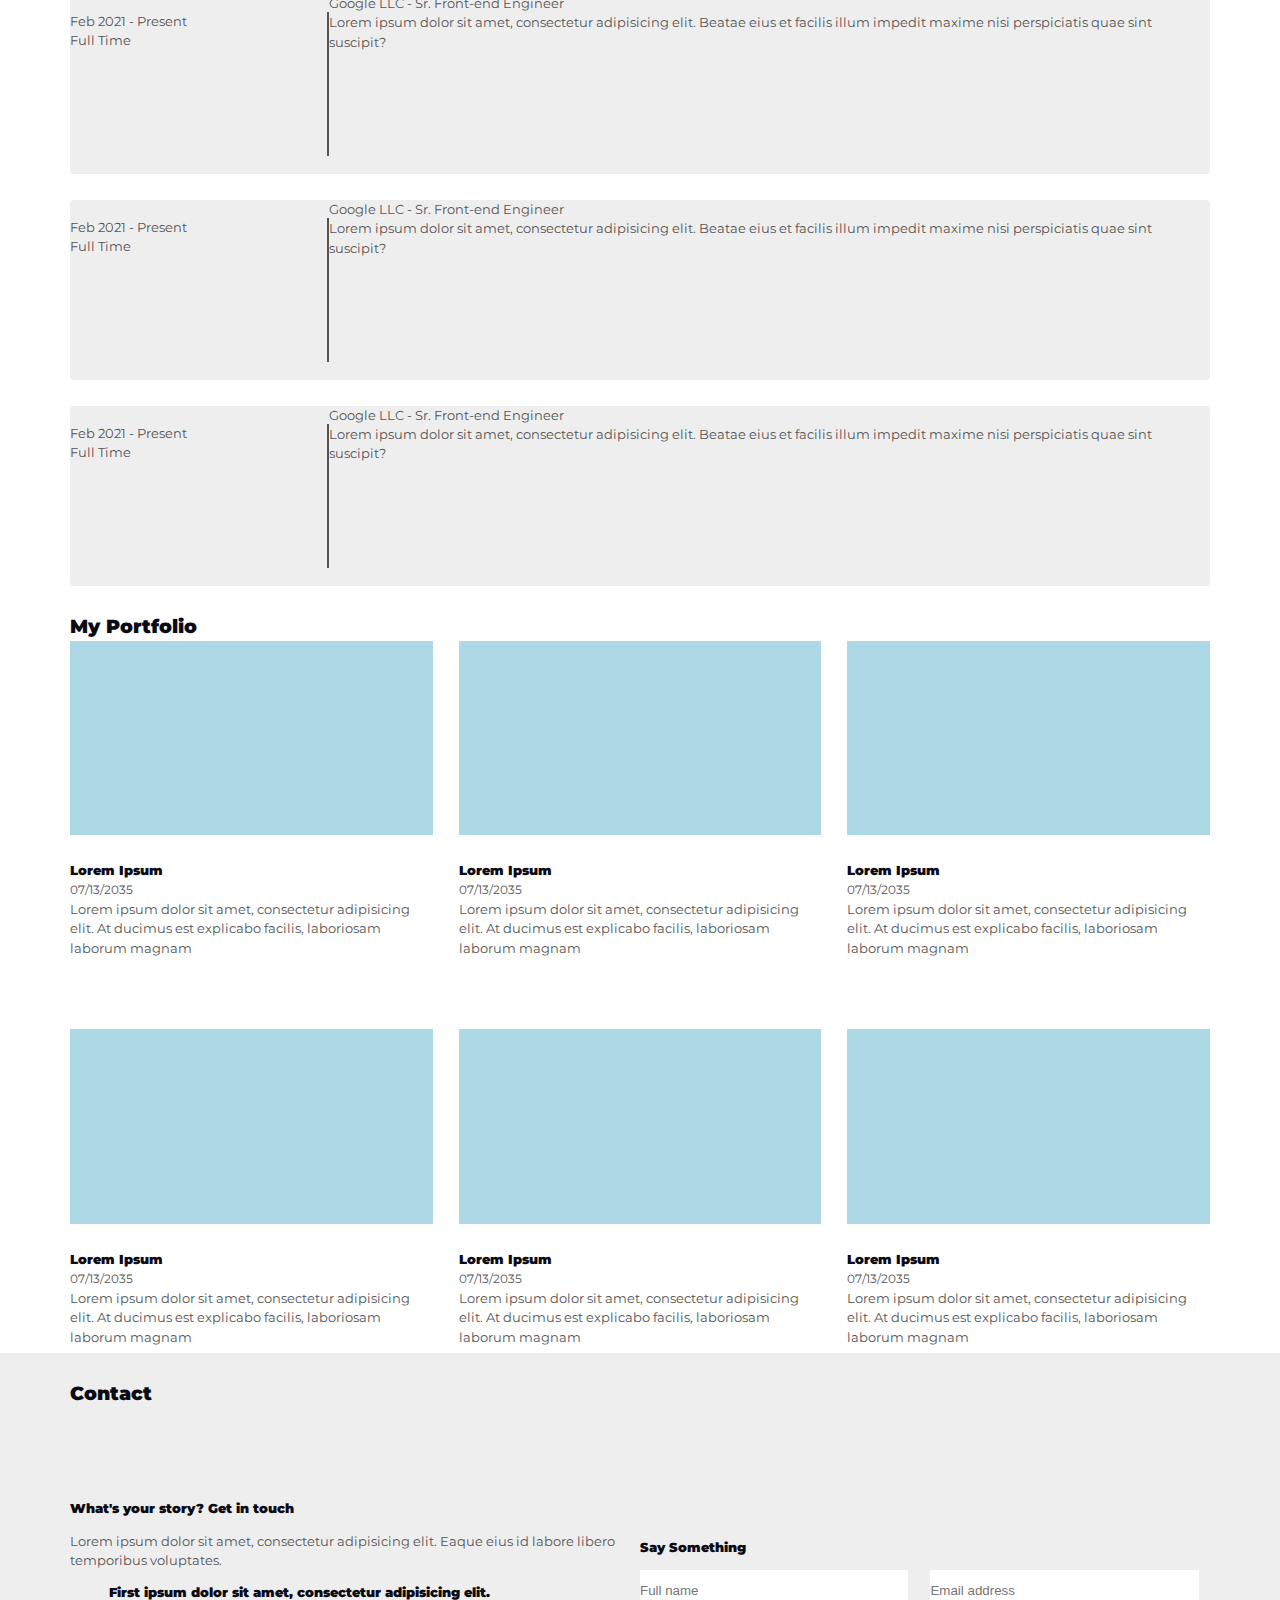
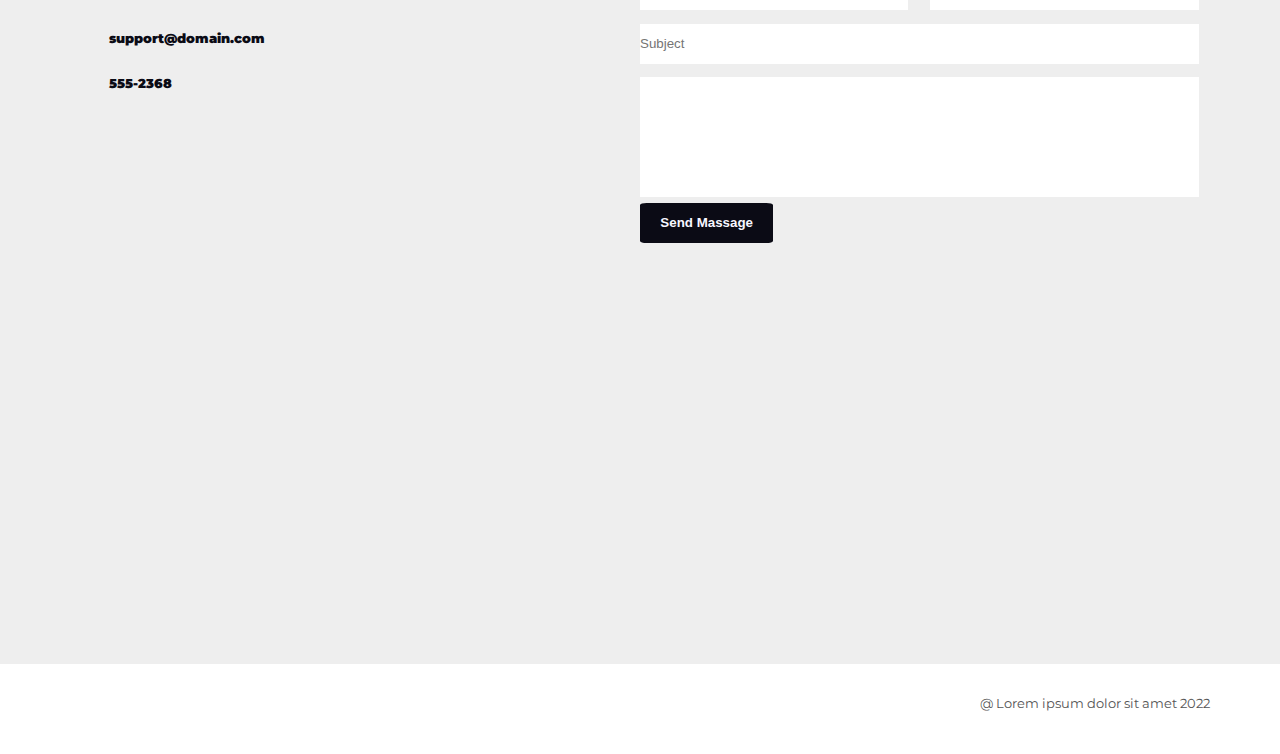
==== commit 58f7cced: "25.04.23" ====
--- a/project/sourse/index.html
+++ b/project/sourse/index.html
@@ -1,5 +1,5 @@
 <!doctype html>
-<html lang="en">
+<html lang="zxx">
 <head>
     <meta charset="UTF-8">
     <meta name="viewport"
@@ -11,9 +11,9 @@
 </head>
 <body>
     <div class="wrapper">
-        <header class="header">
-            <div class="header_inf _inf-container">
-                <p class="header_first_inf">Hello, My name is</p>
+        <header class="header _container">
+            <figure class="header_inf _inf-container">
+                <figcaption class="header_first_inf">Hello, My name is</figcaption>
                 <h1>Jane Doe </h1>
                 <span>Full-Stack Developer</span>
                 <p class="inf_text">
@@ -22,12 +22,9 @@
                     quos repellendus.
                 </p>
 
-            </div>
-            <!--------------------------------------------------->
+            </figure>
+
             <div class="header-container _container">
-<!--                <div class="avatar">-->
-<!--                    <img src="img/avatar_fem.svg" alt="" class="header_img">-->
-<!--                </div>-->
                 <nav class="header-menu menu">
                     <ul class="menu_list">
                         <li class="menu_item">
@@ -80,17 +77,18 @@
                             quaerat quam.
                         </p>
                     </div>
+                    <div class="border-line"></div>
                 </article>
-                <div class="border-line"></div>
-            </section>
-            <!---------------------------------------------------------------->
+
+            </section>
+
             <section class="what-i-do-wrap color--wrap">
                 <div class="what-i-do _container">
                     <h3 class="universal-h3--title what-i-do--h3">What I do?</h3>
                     <div class="services __what-i-do-awards-content">
                         <article class="__what-i-do-card ">
                             <div class="little-background-img __what-i-do-card--pencil center_img"></div>
-                            <h4 class="h4">Web Design</h4>
+                            <h4 class="h4-what">Web Design</h4>
                             <p class="what-i-do-text">
                                 Lorem ipsum dolor sit amet, consectetur adipisicing elit.
                                 Alias aliquam dicta est in molestiae necessitatibus nesciunt
@@ -99,7 +97,7 @@
                         </article>
                         <article class="__what-i-do-card">
                             <div class="little-background-img __what-i-do-card--desktop center_img"></div>
-                            <h4 class="h4">Web Development</h4>
+                            <h4 class="h4-what">Web Development</h4>
                             <p class="what-i-do-text">
                                 Lorem ipsum dolor sit amet, consectetur adipisicing elit.
                                 Alias aliquam dicta est in molestiae necessitatibus nesciunt
@@ -108,7 +106,7 @@
                         </article>
                         <article class="__what-i-do-card">
                             <div class="little-background-img __what-i-do-card--bullseye center_img"></div>
-                            <h4 class="h4">Seo Marketing</h4>
+                            <h4 class="h4-what">Seo Marketing</h4>
                             <p class="what-i-do-text">
                                 Lorem ipsum dolor sit amet, consectetur adipisicing elit.
                                 Alias aliquam dicta est in molestiae necessitatibus nesciunt
@@ -118,7 +116,7 @@
                     </div>
                 </div>
             </section>
-            <!---------------------------------------------------------------->
+
             <section class="awards color--wrap">
                 <div class="awards_wrap _container">
                     <h3 class="universal-h3--title awards-title">Awards</h3>
@@ -144,7 +142,7 @@
                     </div>
                 </div>
             </section>
-            <!---------------------------------------------------------------->
+
             <section class="experience">
                 <div class="experience-wrap _container">
                     <h3 class="experience_title universal-h3--title">
@@ -191,7 +189,7 @@
                     </article>
                 </div>
             </section>
-            <!---------------------------------------------------------------->
+
             <section class="my-portfolio _container">
                 <h3 class="universal-h3--title">My Portfolio</h3>
                 <div class="grid-container">
@@ -260,10 +258,12 @@
         </main>
         <footer>
             <section class="contact color--wrap">
+                <div class="only-for-contact-container _container">
+                    <h3 class="universal-h3--title contact--title">Contact</h3>
+                </div>
                 <article class="contact_wrap _container">
-                        <h3 class="universal-h3--title">Contact</h3>
                         <div class="get-in-touch-left">
-                            <h4 class="h4">
+                            <h4 class="h4 h4--what-is-your-story-top">
                                 What's your story?
                                 Get in touch
                             </h4>
@@ -273,28 +273,43 @@
                             </p>
                             <div class="touch-content-box">
                                 <div class="touch-img touch-img--geo"></div>
-                                <h4 class="h4">Lorem ipsum dolor sit amet,
+                                <h4 class="h4 h4--what-is-your-story">First ipsum dolor sit amet,
                                     consectetur adipisicing elit.
                                 </h4>
                             </div>
                             <div class="touch-content-box">
                                 <div class="touch-img touch-img--mail"></div>
-                                <h4 class="h4">Lorem ipsum dolor sit amet,
-                                    consectetur adipisicing elit.
+                                <h4 class="h4 h4--what-is-your-story">support@domain.com
                                 </h4>
                             </div>
                             <div class="touch-content-box">
                                 <div class="touch-img touch-img--phone"></div>
-                                <h4 class="h4">Lorem ipsum dolor sit amet,
-                                    consectetur adipisicing elit.
+                                <h4 class="h4 h4--what-is-your-story">555-2368
                                 </h4>
                             </div>
                         </div>
                         <div class="get-in-touch-right">
-                            <h4 class="h4">Say Something</h4>
+                            <h4 class="h4 h4-get-in-touch">Say Something</h4>
+                            <form>
+                                <input type="text" class="name" placeholder="Full name">
+                                <input type="text" class="email" placeholder="Email address">
+                                <input type="text" class="subject" placeholder="Subject">
+                                <textarea class="comment" placeholder="Type comment"> </textarea>
+                                <button name="button">Send Massage</button>
+                            </form>
                         </div>
                 </article>
-            </section>
+                <div class="map-wrap _container">
+                    <div class="map">
+                        <iframe class="map-frame" src="https://www.google.com/maps/embed?pb=!1m18!1m12!1m3!1d646.563335389765!2d17.252855426920437!3d49.592971799999994!2m3!1f0!2f0!3f0!3m2!1i1024!2i768!4f13.1!3m3!1m2!1s0x47124e8ad5edd541%3A0xb0c49f1a90ddd6c1!2sOlomouck%C3%A1%20citadela!5e0!3m2!1sru!2scz!4v1681799068386!5m2!1sru!2scz" width="600" height="450" style="border:0;" allowfullscreen="" loading="lazy" referrerpolicy="no-referrer-when-downgrade"></iframe>
+                    </div>
+                </div>
+            </section>
+            <div class="icon-section _container">
+                <div class="footer-icon footer-icon--twitter"></div>
+                <div class="footer-icon footer-icon--facebook"></div>
+                <p>@ Lorem ipsum dolor sit amet 2022</p>
+            </div>
         </footer>
     </div>
     <script src="./JS/script.js"></script>
--- a/project/sourse/CSS/style.css
+++ b/project/sourse/CSS/style.css
@@ -86,19 +86,6 @@
     z-index: 50;
 }
 
-/*header::after {*/
-/*    content: "";*/
-/*    display: block;*/
-/*    position: absolute;*/
-/*    bottom: 0;*/
-/*    right: 0;*/
-/*    width: 50%;*/
-/*    height: 100%;*/
-/*    !*border-radius: 0 0 0 0;*!*/
-/*    background-color: #ff9301;*/
-/*    transform: translateX(10%);*/
-/*}*/
-
 .header-container {
     display: flex;
     min-height: 4vw;
@@ -166,6 +153,7 @@
     color: #0b0b15;
 }
 
+
 .main {
     margin-top: 4vw;
 }
@@ -175,6 +163,7 @@
     height: 40ch;
     padding: 6em 0 0 0;
 }
+
 /*нормально настроить текст на мобилке*/
 .biography-wrap {
     padding-bottom: 2em;
@@ -187,6 +176,35 @@
 .biography__secondary-container {
     width: 55%;
     margin: 2em 0 0 15%;
+}
+@media (max-width: 959px) and (min-width: 560px) {
+    .inf_text {
+        max-width: 65%;
+    }
+    .menu_item:not(:last-child) {
+        margin: 0 1em 0 0;
+    }
+    .img-little-avatar {
+        margin: 0 auto;
+    }
+    .biography {
+        flex-direction: column;
+        height: 50em;
+    }
+    .biography__secondary-container {
+        margin: 1em auto;
+        width: 90%;
+    }
+}
+
+@media (max-width: 1199px) and (min-width:960px){
+    .img-block {
+        margin-left: 2em;
+    }
+}
+
+@media (max-width: 959px) and (min-width: 560px) {
+    
 }
 
 .img-little-avatar {
@@ -217,13 +235,22 @@
     height: 40ch;
 }
 
-
 .__what-i-do-card {
     width: 25em;
     height: 20em;
     background-color: #f7f7ff;
-    border-radius: 8%;
+    border-radius: 0.3em;
     justify-items: center;
+}
+
+@media (max-width: 1199px) and (min-width: 960px) {
+    .__what-i-do-card {
+        width: 20em;
+        height: 22em;
+    }
+    .__what-i-do-awards-content {
+        flex-direction: column;
+    }
 }
 
 .__what-i-do-awards-content {
@@ -233,17 +260,17 @@
     margin-top: 1em;
 }
 
-@media (max-width: 1000px) {
-    .__what-i-do-awards-content {
-        flex-direction: column;
-    }
-}
+/*@media (max-width: 1200px) {*/
+/*    .__what-i-do-awards-content {*/
+/*        flex-direction: column;*/
+/*    }*/
+/*}*/
 
 .what-i-do--h3 {
     margin-top: 2em;
 }
 
-.h4 {
+.h4-what {
     margin: 2em 0 2em 2em;
 }
 
@@ -297,15 +324,12 @@
 .awards {
     height: 30ch;
 }
-
-@media (max-width: 1000px) {
-    .awards {
-        height: 80ch;
-    }
-}
-
+@media (max-width: 959px) and (min-width: 560px) {
+    .__what-i-do-card {
+        width: 12.5em;
+    }
+}
 /*ни#уя не работает на маленьком экране, починить*/
-
 
 /*---experience--------------------------------*/
 
@@ -318,7 +342,7 @@
     width: 100%;
     height: 20ch;
     background-color: #eeeeee;
-    border-radius: 3%;
+    border-radius: 0.3em;
     margin: 1em 0 2em 0;
 }
 
@@ -330,8 +354,6 @@
 }
 
 /*---My-portfolio-------------------------------------------*/
-
-
 .grid-container {
     display: grid;
     grid-template-columns:repeat(2, 1fr) auto;
@@ -349,6 +371,12 @@
     height: 10em;
 }
 
+@media (max-width: 1190px) and (min-width: 960px) {
+    .block {
+        width: 22em;
+    }
+}
+
 .date-portfolio {
     font-size: 0.9em;
 }
@@ -361,8 +389,139 @@
     margin-left: 0;
 }
 
+@media (max-width: 959px) and (min-width: 560px) {
+    .grid-container {
+        
+    }
+}
+
 /*---Contact----Ебучий рот, нужно дописать код---------------------------*/
 
 .contact_wrap {
     height: 60ch;
-}+    display: flex;
+}
+
+.only-for-contact-container {
+    padding-top: 2em;
+}
+
+input {
+    margin-bottom: 1em;
+    height: 3em;
+    justify-content: left;
+}
+
+.get-in-touch-right {
+    height: 20ch;
+    width: 49%;
+    float: right;
+}
+
+.name {
+    width: 48%;
+}
+
+.email {
+    width: 48%;
+    float: right;
+}
+
+.subject {
+    width: 100%;
+}
+
+.comment {
+    width: 100%;
+    height: 15ch;
+    resize: none;
+}
+
+.h4-get-in-touch {
+    margin: 10em 0 1em 0;
+}
+
+button {
+    width: 10em;
+    height: 3em;
+    color: #f7f7ff;
+    font-weight: bold;
+    background-color: #0b0b15;
+    border-radius: 5%;
+}
+
+.get-in-touch-left {
+    margin-top: 6em;
+    float: left;
+    width: 50%;
+}
+
+.h4--what-is-your-story {
+    margin: 1em;
+}
+
+.h4--what-is-your-story-top {
+    margin: 1em 0 1em 0;
+}
+
+.touch-img {
+    height: 2em;
+    width: 2em;
+    background-repeat: no-repeat;
+    margin:  auto 0;
+}
+/*отцентрировать картинки*/
+.touch-img--geo {
+    background-image: url("../img/map-marker-alt-solid.svg");
+}
+
+.touch-img--mail {
+    background-image: url("../img/envelope-regular.svg");
+}
+
+.touch-img--phone {
+    background-image: url("../img/mobile-alt-solid.svg");
+}
+
+.touch-content-box {
+    display: flex;
+}
+
+.map-frame {
+    width: 100%;
+    height: 30ch;
+    filter: grayscale(100%);
+    -webkit-filter: grayscale(100%);
+}
+
+.map-wrap {
+    height: 35ch;
+}
+
+.icon-section {
+    height: 8ch;
+    padding-top: 2ch;
+    display: flex;
+}
+
+.icon-section p {
+    margin-left: auto;
+    margin-top: 1em;
+}
+
+.footer-icon {
+    width: 3em;
+    height: 3em;
+    background-color: #0b0b15;
+    margin-right: 2em;
+}
+
+.footer-icon--twitter {
+    background: url("../img/twitter-square-brands.svg") 100%;
+    background-repeat: no-repeat;
+}
+
+.footer-icon--facebook {
+    background: url("../img/facebook-square-brands.svg") 100%;
+    background-repeat: no-repeat;
+}
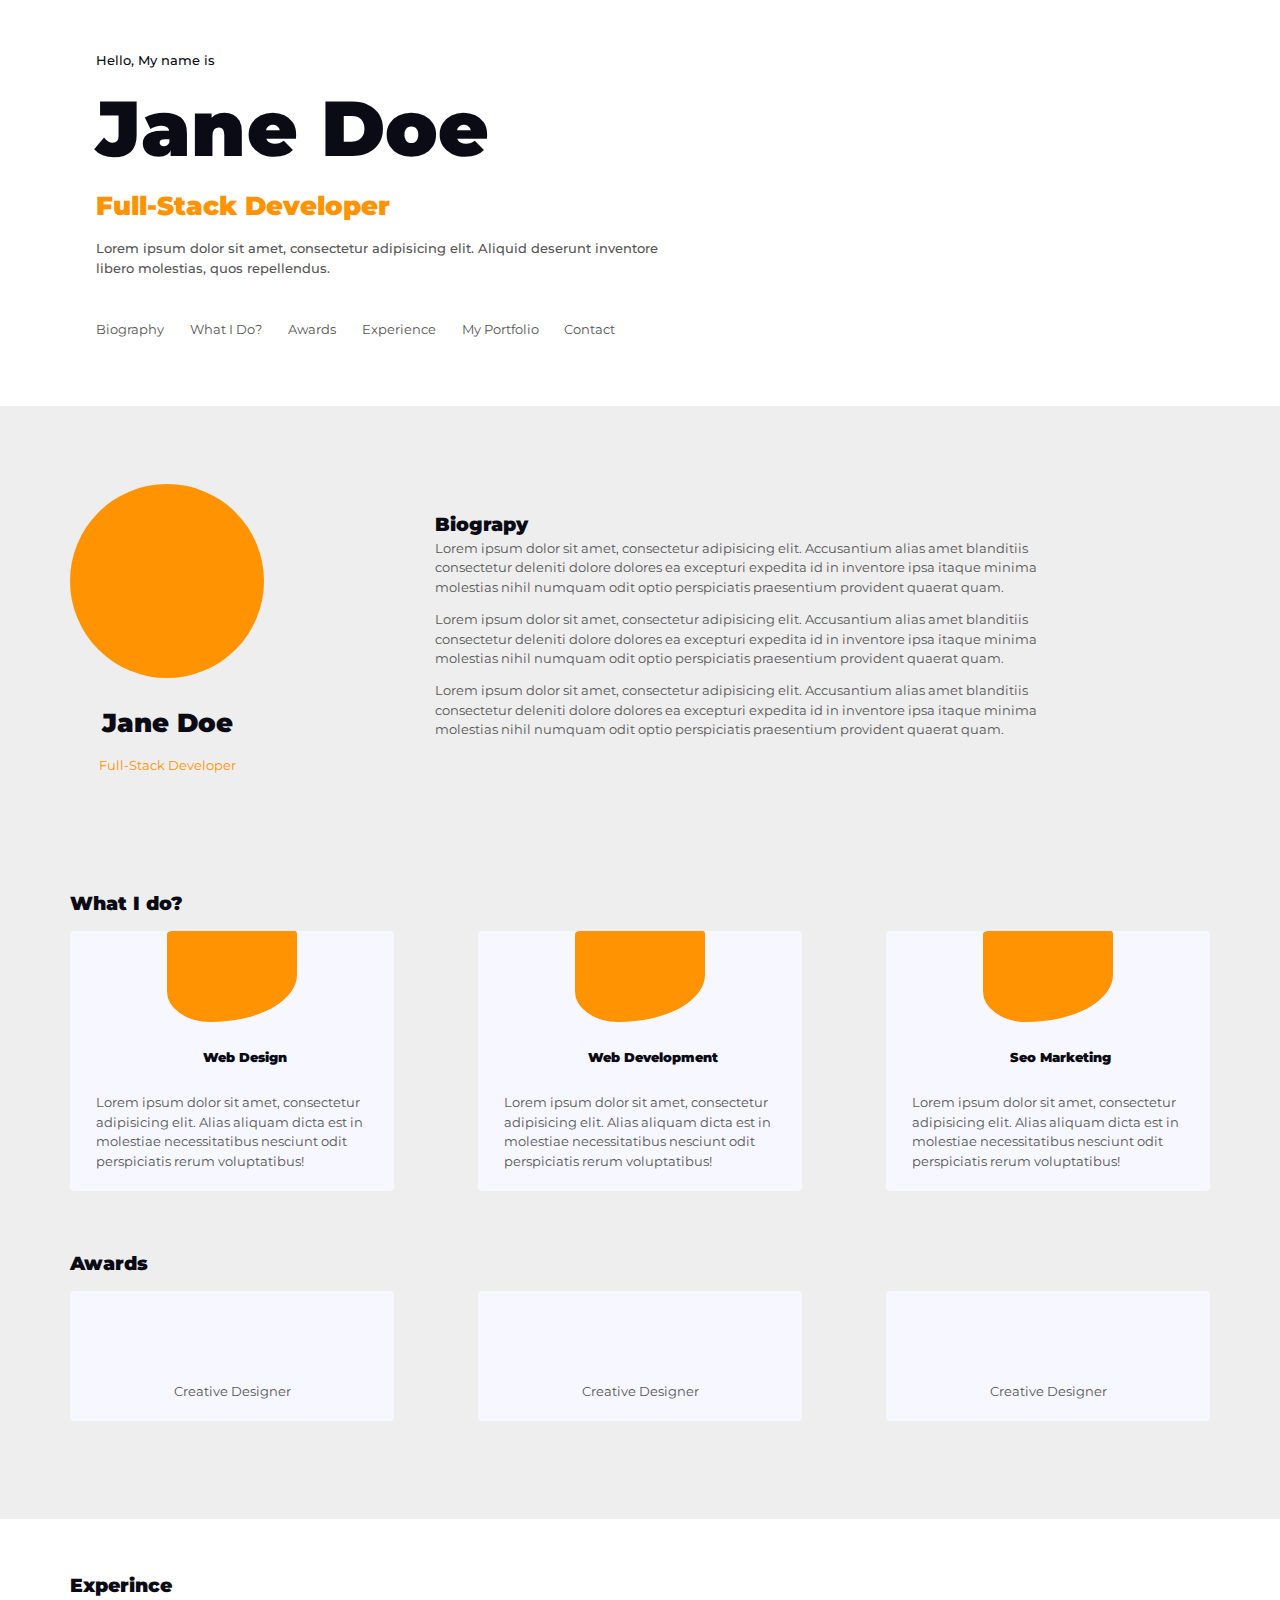
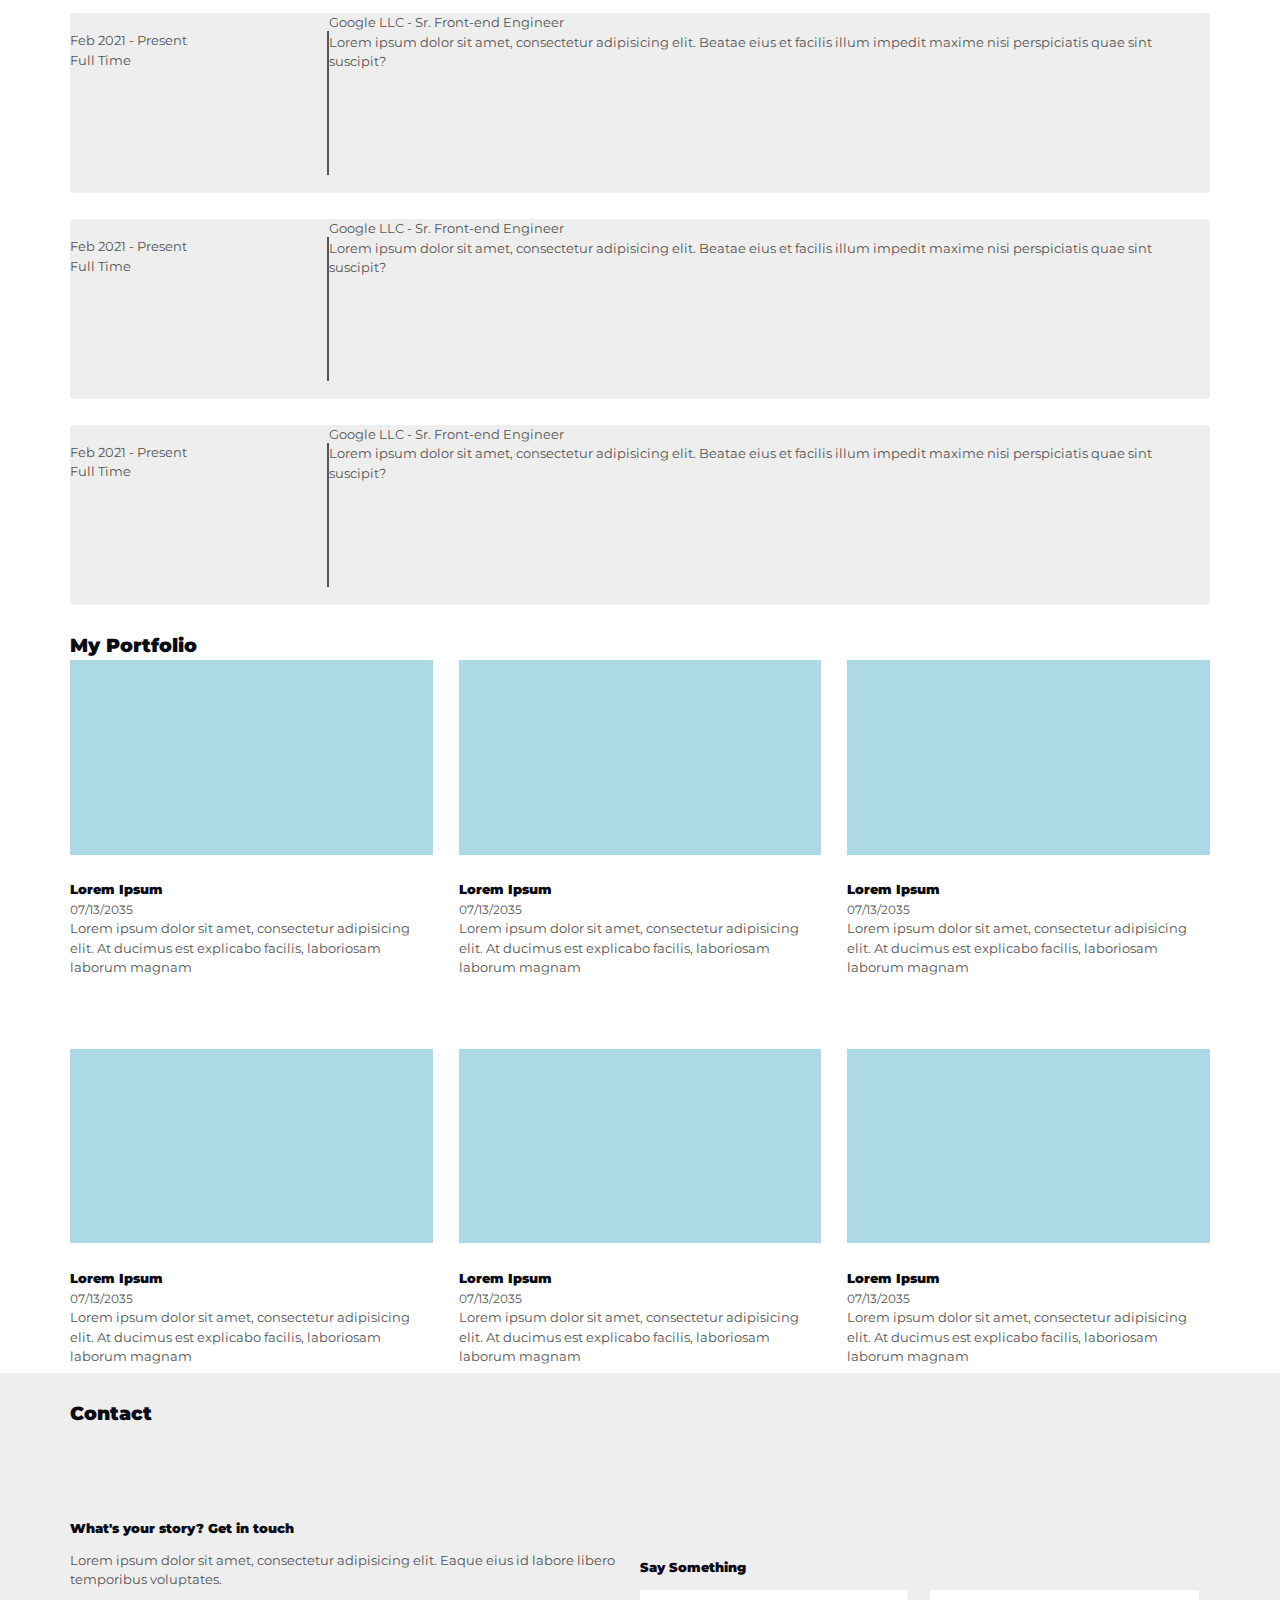
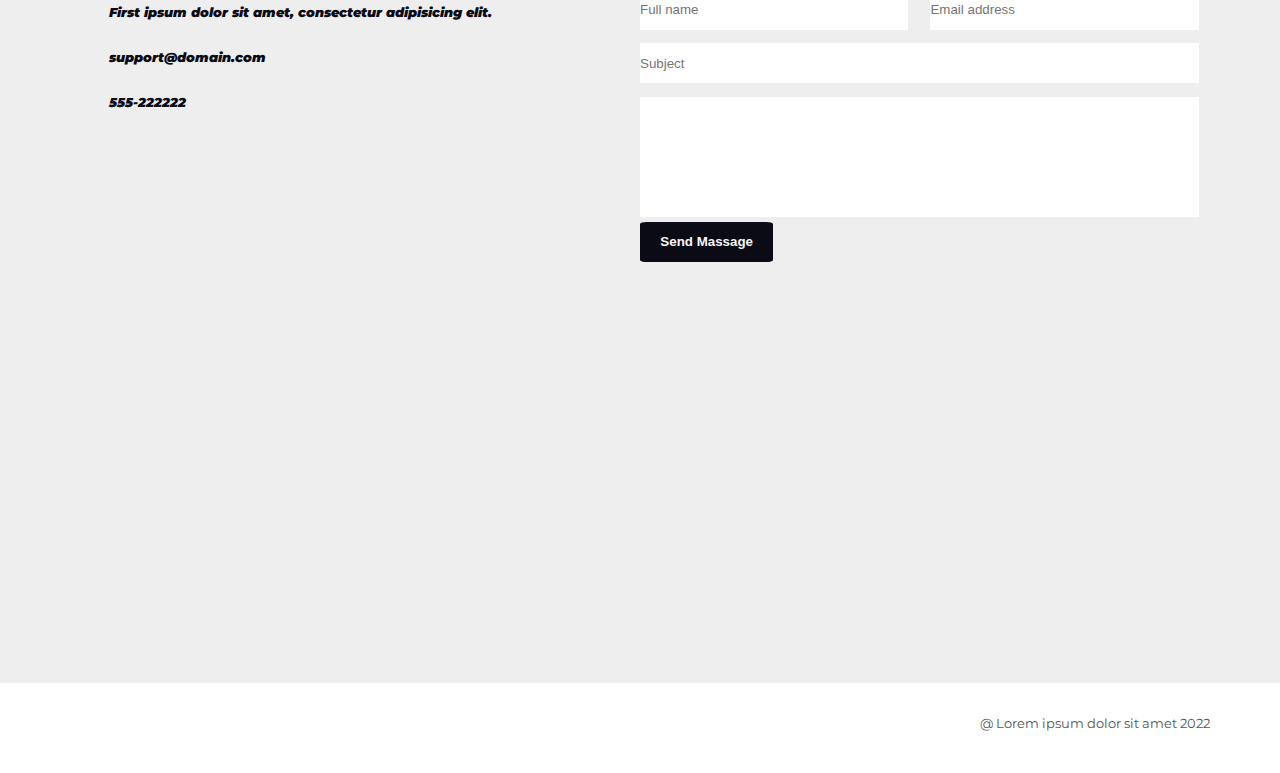
==== commit b5e3b707: "25.04.23" ====
--- a/project/sourse/index.html
+++ b/project/sourse/index.html
@@ -53,7 +53,7 @@
 
         <main class="main">
             <section class="biography-wrap color--wrap">
-                <article class="biography _container">
+                <article class="biography _container bubble">
                     <div class="img-block">
                         <div class="img-little-avatar"></div>
                         <h2 class="after-img-title universal-h2--title">Jane Doe</h2>
@@ -77,16 +77,16 @@
                             quaerat quam.
                         </p>
                     </div>
-                    <div class="border-line"></div>
+
                 </article>
-
+                <div class="border-line"></div>
             </section>
 
             <section class="what-i-do-wrap color--wrap">
                 <div class="what-i-do _container">
-                    <h3 class="universal-h3--title what-i-do--h3">What I do?</h3>
+                    <h3 class="universal-h3--title what-i-do--h3 bubble">What I do?</h3>
                     <div class="services __what-i-do-awards-content">
-                        <article class="__what-i-do-card ">
+                        <article class="__what-i-do-card">
                             <div class="little-background-img __what-i-do-card--pencil center_img"></div>
                             <h4 class="h4-what">Web Design</h4>
                             <p class="what-i-do-text">
@@ -119,7 +119,7 @@
 
             <section class="awards color--wrap">
                 <div class="awards_wrap _container">
-                    <h3 class="universal-h3--title awards-title">Awards</h3>
+                    <h3 class="universal-h3--title awards-title bubble">Awards</h3>
                     <div class="awards-wrap __what-i-do-awards-content">
                         <article class="__what-i-do-card __what-i-do-card--awards">
                             <div class="little-background-img little-background-img--awards-form awards--trophy"></div>
@@ -145,7 +145,7 @@
 
             <section class="experience">
                 <div class="experience-wrap _container">
-                    <h3 class="experience_title universal-h3--title">
+                    <h3 class="experience_title universal-h3--title bubble">
                         Experince
                     </h3>
                     <article class="experience-card">
@@ -191,7 +191,7 @@
             </section>
 
             <section class="my-portfolio _container">
-                <h3 class="universal-h3--title">My Portfolio</h3>
+                <h3 class="universal-h3--title bubble">My Portfolio</h3>
                 <div class="grid-container">
                     <div class="block"></div>
                     <div class="block"></div>
@@ -259,7 +259,7 @@
         <footer>
             <section class="contact color--wrap">
                 <div class="only-for-contact-container _container">
-                    <h3 class="universal-h3--title contact--title">Contact</h3>
+                    <h3 class="universal-h3--title contact--title bubble">Contact</h3>
                 </div>
                 <article class="contact_wrap _container">
                         <div class="get-in-touch-left">
@@ -271,22 +271,18 @@
                                 elit. Eaque eius id labore libero temporibus
                                 voluptates.
                             </p>
-                            <div class="touch-content-box">
-                                <div class="touch-img touch-img--geo"></div>
-                                <h4 class="h4 h4--what-is-your-story">First ipsum dolor sit amet,
-                                    consectetur adipisicing elit.
-                                </h4>
-                            </div>
-                            <div class="touch-content-box">
-                                <div class="touch-img touch-img--mail"></div>
-                                <h4 class="h4 h4--what-is-your-story">support@domain.com
-                                </h4>
-                            </div>
-                            <div class="touch-content-box">
-                                <div class="touch-img touch-img--phone"></div>
-                                <h4 class="h4 h4--what-is-your-story">555-2368
-                                </h4>
-                            </div>
+                            <address class="touch-content-box touch-content-box--geo">
+<!--                                <div class="touch-img touch-img&#45;&#45;geo"></div>-->
+                                <h4 class="h4 h4--what-is-your-story">First ipsum dolor sit amet, consectetur adipisicing elit.</h4>
+                            </address>
+                            <address class="touch-content-box touch-content-box--mail">
+<!--                                <div class="touch-img touch-img&#45;&#45;mail"></div>-->
+                                <h4 class="h4 h4--what-is-your-story">support@domain.com</h4>
+                            </address>
+                            <address class="touch-content-box touch-content-box--phone">
+<!--                             <div class="touch-img touch-img&#45;&#45;phone"></div>-->
+                                <h4 class="h4 h4--what-is-your-story">555-222222</h4>
+                            </address>
                         </div>
                         <div class="get-in-touch-right">
                             <h4 class="h4 h4-get-in-touch">Say Something</h4>
--- a/project/sourse/CSS/style.css
+++ b/project/sourse/CSS/style.css
@@ -77,7 +77,6 @@
 }
 
 /*--Header---------------------*/
-
 .header {
     position: relative;
     width: 100%;
@@ -99,9 +98,9 @@
     padding: 5px 0;
 }
 
-.header-menu {
-    margin: 0 2em 0 0;
-}
+/*.header-menu {*/
+/*    margin: 0 2em 0 0;*/
+/*}*/
 
 .menu_list {
     display: flex;
@@ -116,6 +115,23 @@
     color: #555555;
     font-weight: 400;
     line-height: calc(24 / 14 * 100%);
+    position: relative;
+    padding-bottom: 0.5em;
+}
+
+.menu_link::before {
+    content: '';
+    position: absolute;
+    bottom: 0;
+    left: 0;
+    width: 0;
+    height: 3px;
+    background-color: #ff9301;
+    transition: .2s;
+}
+
+.menu_link:hover::before {
+    width: 100%;
 }
 
 .header_inf {
@@ -153,7 +169,6 @@
     color: #0b0b15;
 }
 
-
 .main {
     margin-top: 4vw;
 }
@@ -203,9 +218,6 @@
     }
 }
 
-@media (max-width: 959px) and (min-width: 560px) {
-    
-}
 
 .img-little-avatar {
     background: #ff9301 url("../img/avatar_fem.svg") no-repeat center;
@@ -228,7 +240,7 @@
     background-size: 15%;
     height: 1.5em;
     max-width: 1140px;
-    margin: 0 auto;
+    margin:0 auto;
 }
 /*----main------------------------------------------------------------------------ */
 .what-i-do {
@@ -241,7 +253,18 @@
     background-color: #f7f7ff;
     border-radius: 0.3em;
     justify-items: center;
-}
+    /*position: relative;*/
+}
+
+/*.__what-i-do-card::before{*/
+/*    content: "";*/
+/*    position: absolute;*/
+/*    background-color: #ff9301;*/
+/*    border-radius: 50%;*/
+/*    width: 10em;*/
+/*    height: 10em;*/
+/*    left: 1em;*/
+/*}*/
 
 @media (max-width: 1199px) and (min-width: 960px) {
     .__what-i-do-card {
@@ -249,7 +272,7 @@
         height: 22em;
     }
     .__what-i-do-awards-content {
-        flex-direction: column;
+        flex-direction: row;
     }
 }
 
@@ -259,12 +282,6 @@
     display: flex;
     margin-top: 1em;
 }
-
-/*@media (max-width: 1200px) {*/
-/*    .__what-i-do-awards-content {*/
-/*        flex-direction: column;*/
-/*    }*/
-/*}*/
 
 .what-i-do--h3 {
     margin-top: 2em;
@@ -458,6 +475,7 @@
 
 .h4--what-is-your-story {
     margin: 1em;
+    text-indent: 2em;
 }
 
 .h4--what-is-your-story-top {
@@ -470,22 +488,49 @@
     background-repeat: no-repeat;
     margin:  auto 0;
 }
-/*отцентрировать картинки*/
-.touch-img--geo {
-    background-image: url("../img/map-marker-alt-solid.svg");
-}
-
-.touch-img--mail {
-    background-image: url("../img/envelope-regular.svg");
-}
-
-.touch-img--phone {
-    background-image: url("../img/mobile-alt-solid.svg");
-}
 
 .touch-content-box {
     display: flex;
-}
+    position: relative
+}
+/*создать картинки с помощью before*/
+/*сократить запись*/
+
+.touch-content-box--geo::before {
+    content: url("../img/map-marker-alt-solid.svg");
+    position: absolute;
+    width: 2em;
+    height: 2em;
+    top: 0.5em;
+}
+
+.touch-content-box--mail::before {
+    content: url("../img/envelope-regular.svg");
+    position: absolute;
+    width: 2em;
+    height: 2em;
+    top: 0.5em;
+}
+
+.touch-content-box--phone::before {
+    content: url("../img/mobile-alt-solid.svg");
+    position: absolute;
+    width: 1.5em;
+    height: 1.5em;
+    top: 0.5em;
+    left: 0.2em;
+}
+/*.touch-img--geo {*/
+/*    background-image: url("../img/map-marker-alt-solid.svg");*/
+/*}*/
+
+/*.touch-img--mail {*/
+/*    background-image: url("../img/envelope-regular.svg");*/
+/*}*/
+
+/*.touch-img--phone {*/
+/*    background-image: url("../img/mobile-alt-solid.svg");*/
+/*}*/
 
 .map-frame {
     width: 100%;
@@ -493,6 +538,7 @@
     filter: grayscale(100%);
     -webkit-filter: grayscale(100%);
 }
+
 
 .map-wrap {
     height: 35ch;
@@ -525,3 +571,16 @@
     background: url("../img/facebook-square-brands.svg") 100%;
     background-repeat: no-repeat;
 }
+
+
+/*.bubble::after {*/
+/*    content: "";*/
+/*    display: block;*/
+/*    width: 10px;*/
+/*    height: 10px;*/
+/*    background-color: orange;*/
+/*    border-radius: 50%;*/
+/*    position: relative;*/
+/*    left: 5px;*/
+/*    top: -1px;*/
+/*}*/
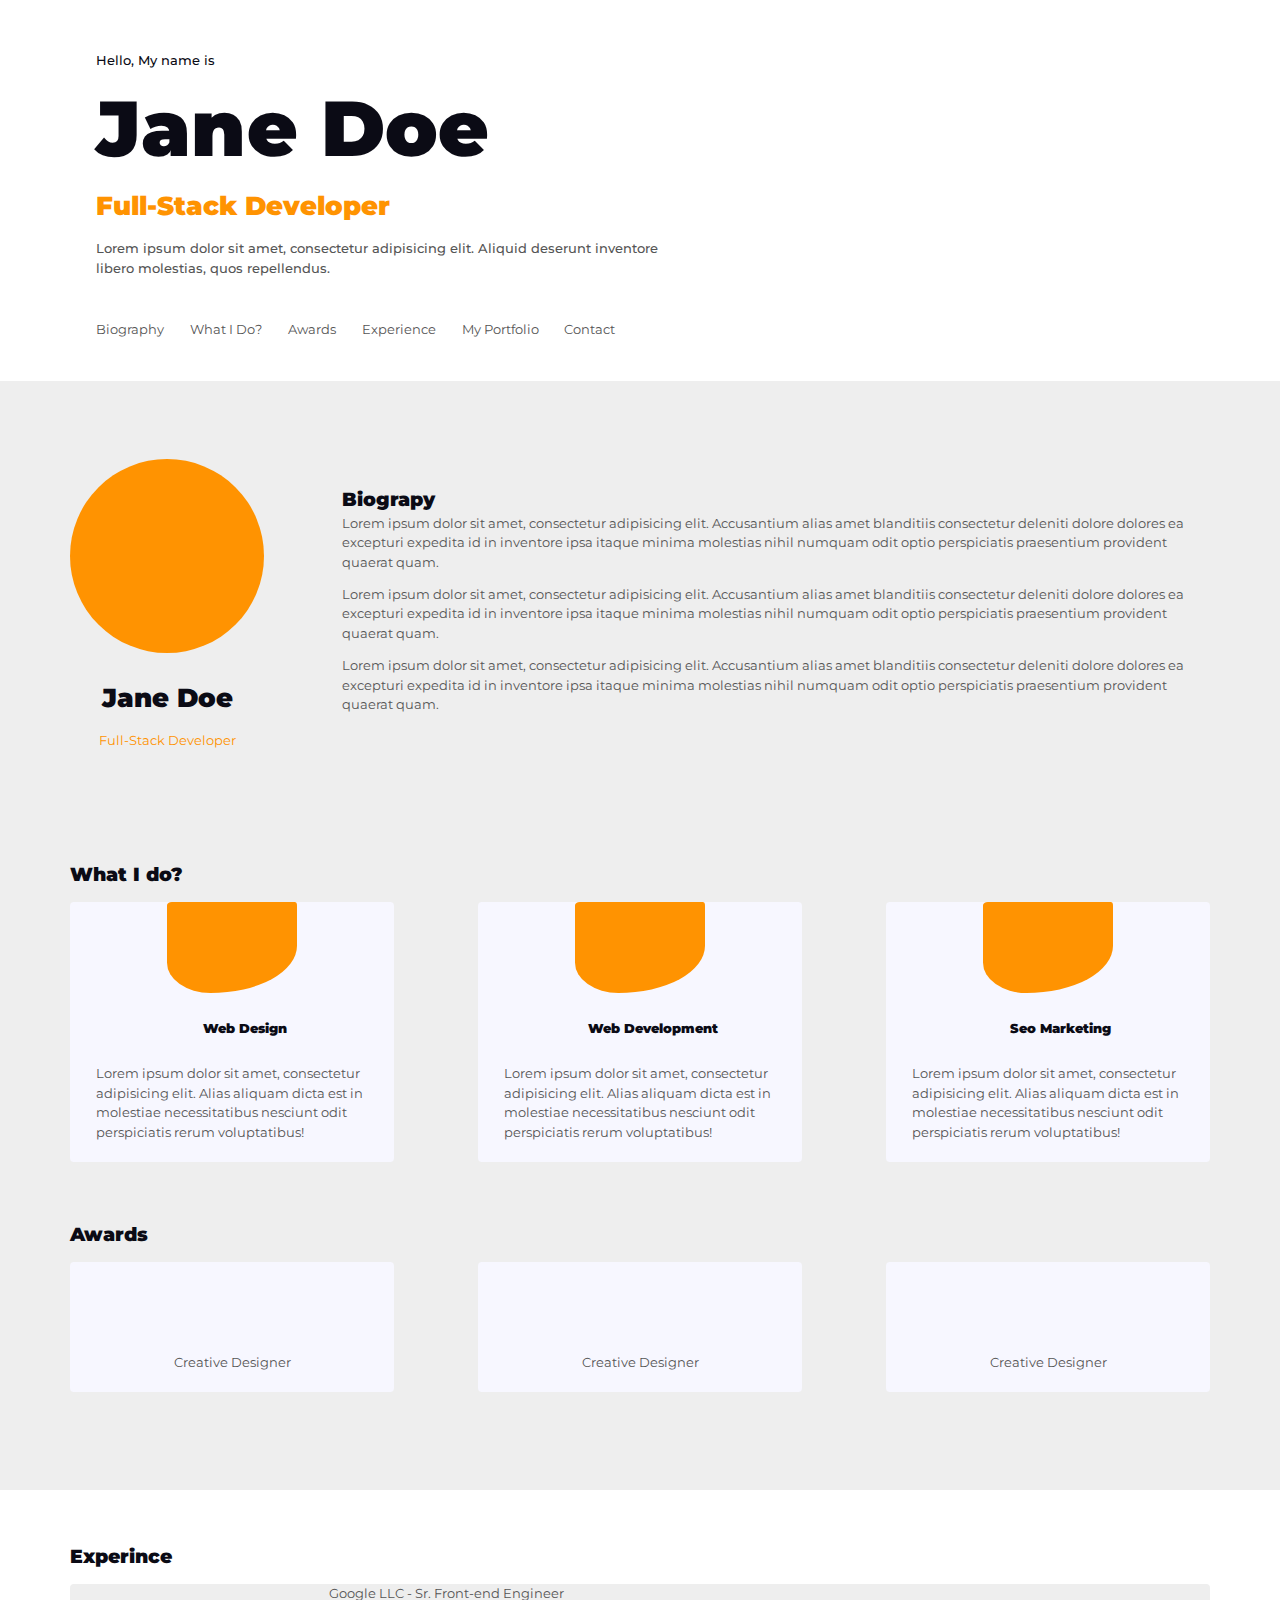
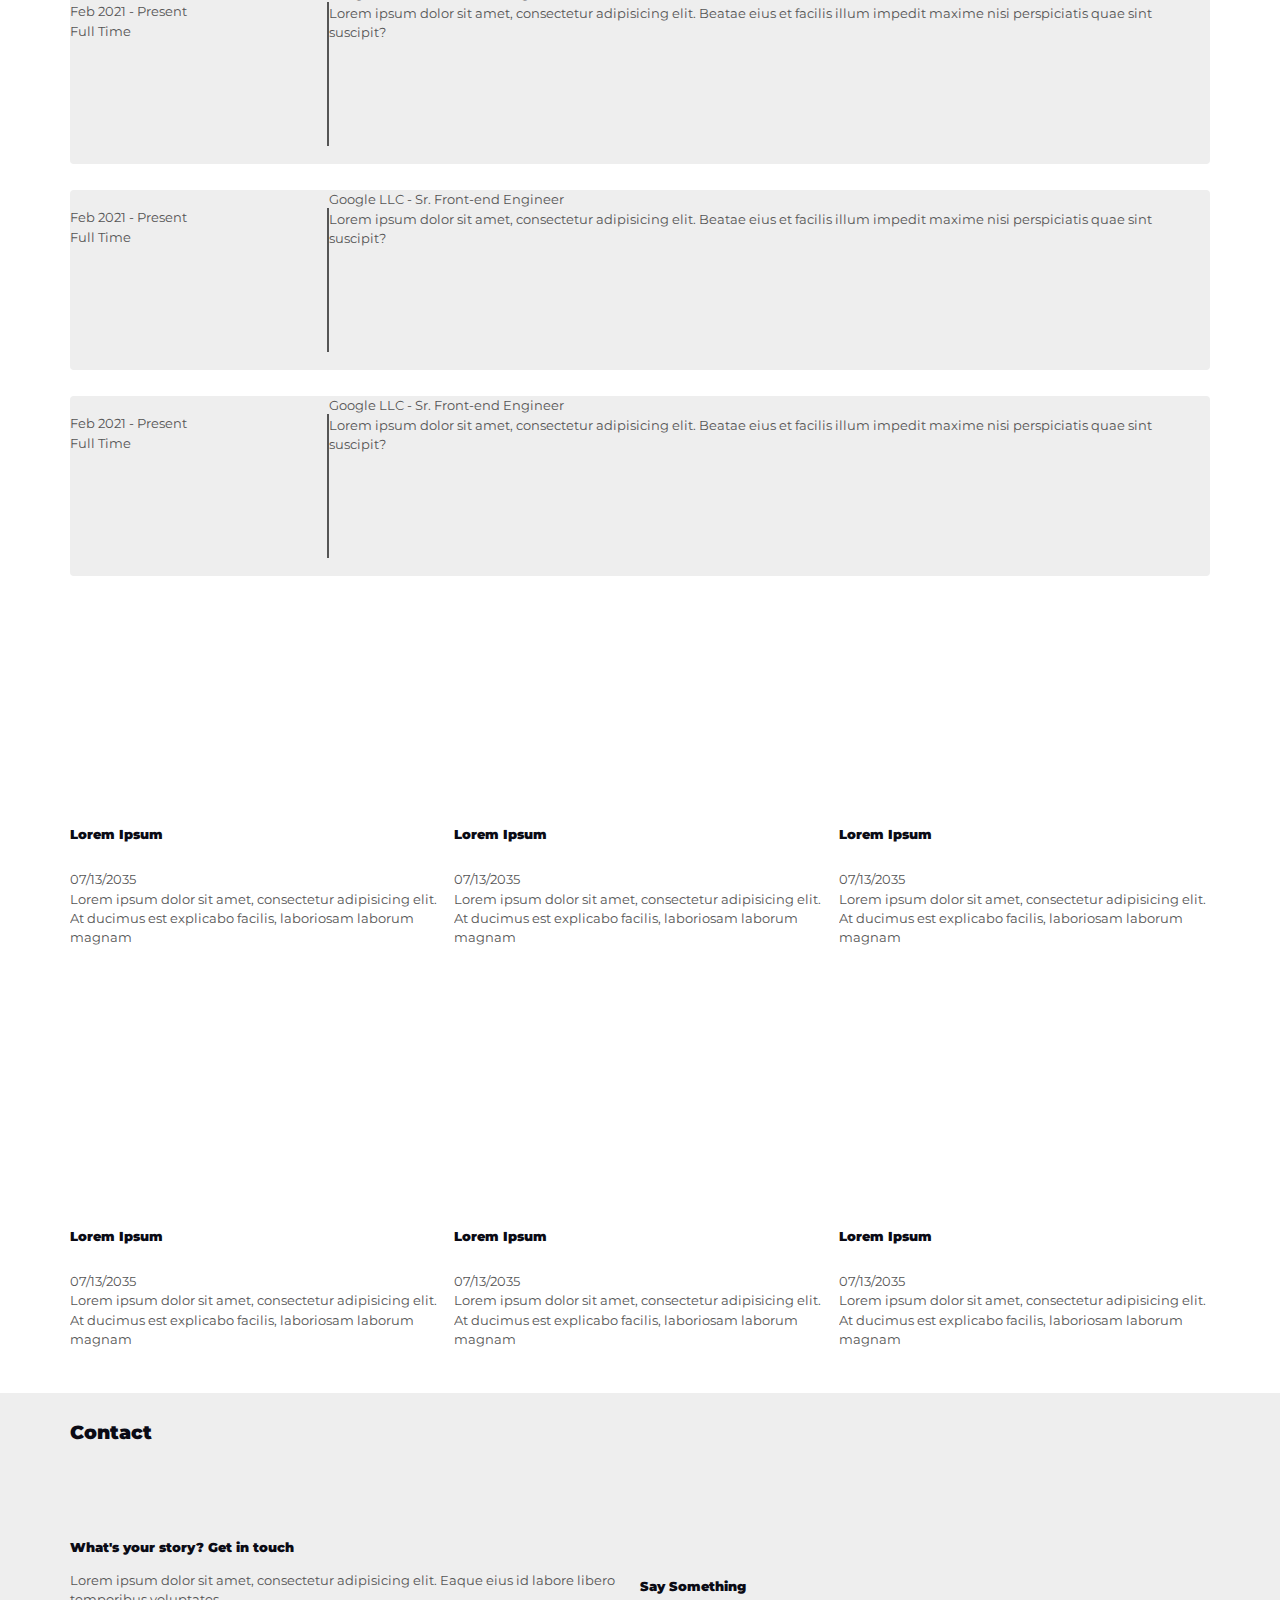
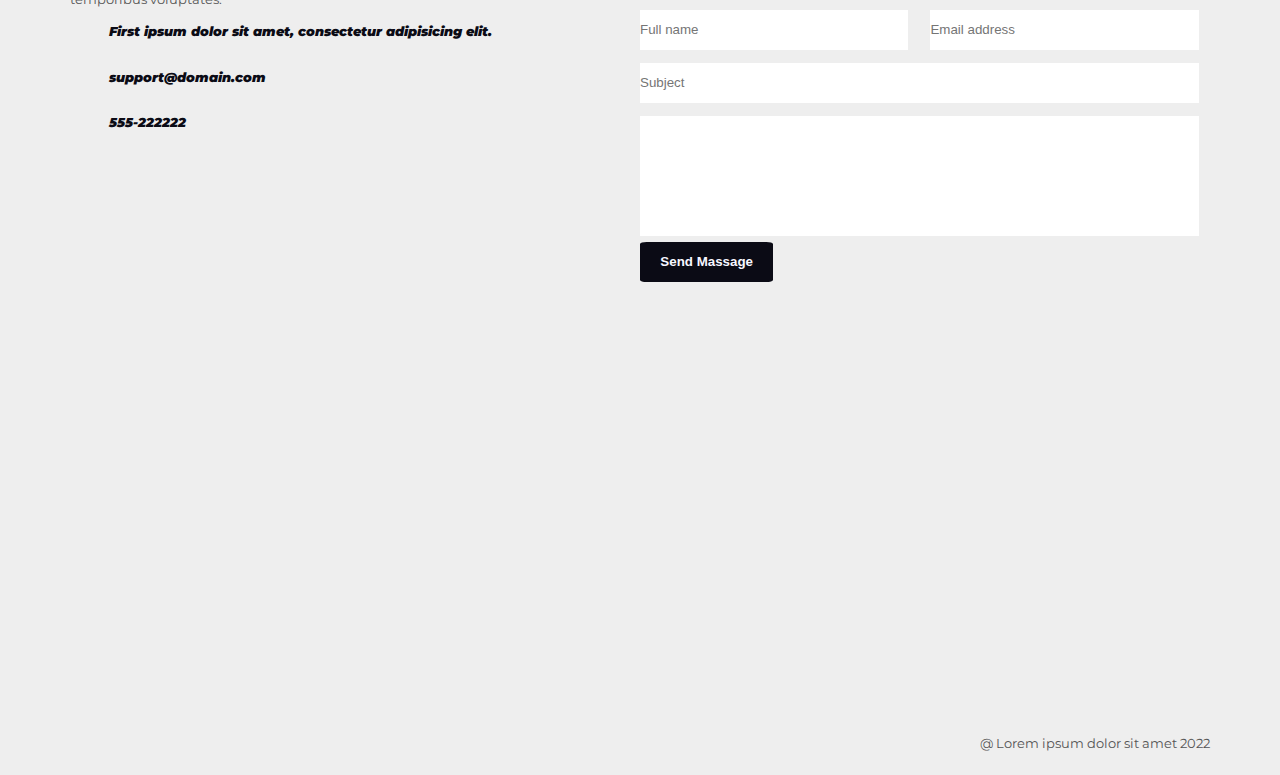
==== commit f6c96a5d: "исправляли всем селом" ====
--- a/project/sourse/index.html
+++ b/project/sourse/index.html
@@ -1,313 +1,388 @@
 <!doctype html>
 <html lang="zxx">
+
 <head>
-    <meta charset="UTF-8">
-    <meta name="viewport"
-          content="width=device-width, user-scalable=no, initial-scale=1.0, maximum-scale=1.0, minimum-scale=1.0">
-    <meta http-equiv="X-UA-Compatible" content="ie=edge">
-    <link href="https://fonts.googleapis.com/css2?family=Montserrat:wght@400;900&family=Roboto:wght@400;900&display=swap" rel="stylesheet">
-    <link href="CSS/style.css" rel="stylesheet" type="text/css">
-    <title>My Web</title>
+	<meta charset="UTF-8">
+	<meta name="viewport"
+		content="width=device-width, user-scalable=no, initial-scale=1.0, maximum-scale=1.0, minimum-scale=1.0">
+	<meta http-equiv="X-UA-Compatible" content="ie=edge">
+	<link href="https://fonts.googleapis.com/css2?family=Montserrat:wght@400;900&family=Roboto:wght@400;900&display=swap"
+		rel="stylesheet">
+	<link href="CSS/style.css" rel="stylesheet" type="text/css">
+	<title>My Web</title>
 </head>
+
 <body>
-    <div class="wrapper">
-        <header class="header _container">
-            <figure class="header_inf _inf-container">
-                <figcaption class="header_first_inf">Hello, My name is</figcaption>
-                <h1>Jane Doe </h1>
-                <span>Full-Stack Developer</span>
-                <p class="inf_text">
-                    Lorem ipsum dolor sit amet, consectetur adipisicing elit.
-                    Aliquid deserunt inventore libero molestias,
-                    quos repellendus.
-                </p>
-
-            </figure>
-
-            <div class="header-container _container">
-                <nav class="header-menu menu">
-                    <ul class="menu_list">
-                        <li class="menu_item">
-                            <a href="" class="menu_link">Biography</a>
-                        </li>
-                        <li class="menu_item">
-                            <a href="" class="menu_link">What I Do?</a>
-                        </li>
-                        <li class="menu_item">
-                            <a href="" class="menu_link">Awards</a>
-                        </li>
-                        <li class="menu_item">
-                            <a href="" class="menu_link">Experience</a>
-                        </li>
-                        <li class="menu_item">
-                            <a href="" class="menu_link">My Portfolio</a>
-                        </li>
-                        <li class="menu_item">
-                            <a href="" class="menu_link">Contact</a>
-                        </li>
-                    </ul>
-                </nav>
-            </div>
-
-        </header>
-
-        <main class="main">
-            <section class="biography-wrap color--wrap">
-                <article class="biography _container bubble">
-                    <div class="img-block">
-                        <div class="img-little-avatar"></div>
-                        <h2 class="after-img-title universal-h2--title">Jane Doe</h2>
-                        <span class="after-img-text">Full-Stack Developer</span>
-                    </div>
-                    <div class="biography__secondary-container">
-                        <h3 class="biography-title universal-h3--title">Biograpy</h3>
-                        <p class="biography-text typical-paragraph">
-                            Lorem ipsum dolor sit amet, consectetur adipisicing elit. Accusantium alias amet blanditiis consectetur deleniti dolore dolores
-                            ea excepturi expedita id in inventore ipsa itaque minima molestias nihil numquam odit optio perspiciatis praesentium provident
-                            quaerat quam.
-                        </p>
-                        <p class="biography-text typical-paragraph">
-                            Lorem ipsum dolor sit amet, consectetur adipisicing elit. Accusantium alias amet blanditiis consectetur deleniti dolore dolores
-                            ea excepturi expedita id in inventore ipsa itaque minima molestias nihil numquam odit optio perspiciatis praesentium provident
-                            quaerat quam.
-                        </p>
-                        <p class="biography-text typical-paragraph">
-                            Lorem ipsum dolor sit amet, consectetur adipisicing elit. Accusantium alias amet blanditiis consectetur deleniti dolore dolores
-                            ea excepturi expedita id in inventore ipsa itaque minima molestias nihil numquam odit optio perspiciatis praesentium provident
-                            quaerat quam.
-                        </p>
-                    </div>
-
-                </article>
-                <div class="border-line"></div>
-            </section>
-
-            <section class="what-i-do-wrap color--wrap">
-                <div class="what-i-do _container">
-                    <h3 class="universal-h3--title what-i-do--h3 bubble">What I do?</h3>
-                    <div class="services __what-i-do-awards-content">
-                        <article class="__what-i-do-card">
-                            <div class="little-background-img __what-i-do-card--pencil center_img"></div>
-                            <h4 class="h4-what">Web Design</h4>
-                            <p class="what-i-do-text">
-                                Lorem ipsum dolor sit amet, consectetur adipisicing elit.
-                                Alias aliquam dicta est in molestiae necessitatibus nesciunt
-                                odit perspiciatis rerum voluptatibus!
-                            </p>
-                        </article>
-                        <article class="__what-i-do-card">
-                            <div class="little-background-img __what-i-do-card--desktop center_img"></div>
-                            <h4 class="h4-what">Web Development</h4>
-                            <p class="what-i-do-text">
-                                Lorem ipsum dolor sit amet, consectetur adipisicing elit.
-                                Alias aliquam dicta est in molestiae necessitatibus nesciunt
-                                odit perspiciatis rerum voluptatibus!
-                            </p>
-                        </article>
-                        <article class="__what-i-do-card">
-                            <div class="little-background-img __what-i-do-card--bullseye center_img"></div>
-                            <h4 class="h4-what">Seo Marketing</h4>
-                            <p class="what-i-do-text">
-                                Lorem ipsum dolor sit amet, consectetur adipisicing elit.
-                                Alias aliquam dicta est in molestiae necessitatibus nesciunt
-                                odit perspiciatis rerum voluptatibus!
-                            </p>
-                        </article>
-                    </div>
-                </div>
-            </section>
-
-            <section class="awards color--wrap">
-                <div class="awards_wrap _container">
-                    <h3 class="universal-h3--title awards-title bubble">Awards</h3>
-                    <div class="awards-wrap __what-i-do-awards-content">
-                        <article class="__what-i-do-card __what-i-do-card--awards">
-                            <div class="little-background-img little-background-img--awards-form awards--trophy"></div>
-                            <p class="awards-text">
-                                Creative Designer
-                            </p>
-                        </article>
-                        <article class="__what-i-do-card __what-i-do-card--awards">
-                            <div class="little-background-img little-background-img--awards-form awards--trophy"></div>
-                            <p class="awards-text">
-                                Creative Designer
-                            </p>
-                        </article>
-                        <article class="__what-i-do-card __what-i-do-card--awards">
-                            <div class="little-background-img little-background-img--awards-form awards--trophy"></div>
-                            <p class="awards-text">
-                                Creative Designer
-                            </p>
-                        </article>
-                    </div>
-                </div>
-            </section>
-
-            <section class="experience">
-                <div class="experience-wrap _container">
-                    <h3 class="experience_title universal-h3--title bubble">
-                        Experince
-                    </h3>
-                    <article class="experience-card">
-                        <div class="time-exp">
-                            <p class="data-exp">Feb 2021 - Present</p>
-                            <span class="last-time last-time--variant-1">Full Time</span>
-                        </div>
-                        <div class="secondary-container">
-                            <h2 class="main-text">Google LLC - Sr. Front-end Engineer</h2>
-                            <p class="secondary-text">Lorem ipsum dolor sit amet, consectetur
-                                adipisicing elit. Beatae eius et facilis illum impedit
-                                maxime nisi perspiciatis quae sint suscipit?
-                            </p>
-                        </div>
-                    </article>
-                    <article class="experience-card">
-                        <div class="time-exp">
-                            <p class="data-exp">Feb 2021 - Present</p>
-                            <span class="last-time last-time--variant-2">Full Time</span>
-                        </div>
-                        <div class="secondary-container">
-                            <h2 class="main-text">Google LLC - Sr. Front-end Engineer</h2>
-                            <p class="secondary-text">Lorem ipsum dolor sit amet, consectetur
-                                adipisicing elit. Beatae eius et facilis illum impedit
-                                maxime nisi perspiciatis quae sint suscipit?
-                            </p>
-                        </div>
-                    </article>
-                    <article class="experience-card">
-                        <div class="time-exp">
-                            <p class="data-exp">Feb 2021 - Present</p>
-                            <span class="last-time last-time--variant-1">Full Time</span>
-                        </div>
-                        <div class="secondary-container">
-                            <h2 class="main-text">Google LLC - Sr. Front-end Engineer</h2>
-                            <p class="secondary-text">Lorem ipsum dolor sit amet, consectetur
-                                adipisicing elit. Beatae eius et facilis illum impedit
-                                maxime nisi perspiciatis quae sint suscipit?
-                            </p>
-                        </div>
-                    </article>
-                </div>
-            </section>
-
-            <section class="my-portfolio _container">
-                <h3 class="universal-h3--title bubble">My Portfolio</h3>
-                <div class="grid-container">
-                    <div class="block"></div>
-                    <div class="block"></div>
-                    <div class="block"></div>
-                    <div class="block glass--block">
-                        <div class="mini_wrap">
-                            <h4 class="h4">Lorem Ipsum</h4>
-                            <span class="date-portfolio">07/13/2035</span>
-                            <p>Lorem ipsum dolor sit amet, consectetur adipisicing elit.
-                                At ducimus est explicabo facilis, laboriosam laborum magnam
-                            </p>
-                        </div>
-                    </div>
-                    <div class="block glass--block">
-                        <div class="mini_wrap">
-                            <h4 class="h4">Lorem Ipsum</h4>
-                            <span class="date-portfolio">07/13/2035</span>
-                            <p>Lorem ipsum dolor sit amet, consectetur adipisicing elit.
-                                At ducimus est explicabo facilis, laboriosam laborum magnam
-                            </p>
-                        </div>
-                    </div>
-                    <div class="block glass--block">
-                        <div class="mini_wrap">
-                            <h4 class="h4">Lorem Ipsum</h4>
-                            <span class="date-portfolio">07/13/2035</span>
-                            <p>Lorem ipsum dolor sit amet, consectetur adipisicing elit.
-                                At ducimus est explicabo facilis, laboriosam laborum magnam
-                            </p>
-                        </div>
-                    </div>
-                    <div class="block"></div>
-                    <div class="block"></div>
-                    <div class="block"></div>
-                    <div class="block glass--block">
-                        <div class="mini_wrap">
-                            <h4 class="h4">Lorem Ipsum</h4>
-                            <span class="date-portfolio">07/13/2035</span>
-                            <p>Lorem ipsum dolor sit amet, consectetur adipisicing elit.
-                                At ducimus est explicabo facilis, laboriosam laborum magnam
-                            </p>
-                        </div>
-                    </div>
-                    <div class="block glass--block">
-                        <div class="mini_wrap">
-                            <h4 class="h4">Lorem Ipsum</h4>
-                            <span class="date-portfolio">07/13/2035</span>
-                            <p>Lorem ipsum dolor sit amet, consectetur adipisicing elit.
-                                At ducimus est explicabo facilis, laboriosam laborum magnam
-                            </p>
-                        </div>
-                    </div>
-                    <div class="block glass--block">
-                        <div class="mini_wrap">
-                            <h4 class="h4">Lorem Ipsum</h4>
-                            <span class="date-portfolio">07/13/2035</span>
-                            <p>Lorem ipsum dolor sit amet, consectetur adipisicing elit.
-                                At ducimus est explicabo facilis, laboriosam laborum magnam
-                            </p>
-                        </div>
-                    </div>
-                </div>
-            </section>
-        </main>
-        <footer>
-            <section class="contact color--wrap">
-                <div class="only-for-contact-container _container">
-                    <h3 class="universal-h3--title contact--title bubble">Contact</h3>
-                </div>
-                <article class="contact_wrap _container">
-                        <div class="get-in-touch-left">
-                            <h4 class="h4 h4--what-is-your-story-top">
-                                What's your story?
-                                Get in touch
-                            </h4>
-                            <p>Lorem ipsum dolor sit amet, consectetur adipisicing
-                                elit. Eaque eius id labore libero temporibus
-                                voluptates.
-                            </p>
-                            <address class="touch-content-box touch-content-box--geo">
-<!--                                <div class="touch-img touch-img&#45;&#45;geo"></div>-->
-                                <h4 class="h4 h4--what-is-your-story">First ipsum dolor sit amet, consectetur adipisicing elit.</h4>
-                            </address>
-                            <address class="touch-content-box touch-content-box--mail">
-<!--                                <div class="touch-img touch-img&#45;&#45;mail"></div>-->
-                                <h4 class="h4 h4--what-is-your-story">support@domain.com</h4>
-                            </address>
-                            <address class="touch-content-box touch-content-box--phone">
-<!--                             <div class="touch-img touch-img&#45;&#45;phone"></div>-->
-                                <h4 class="h4 h4--what-is-your-story">555-222222</h4>
-                            </address>
-                        </div>
-                        <div class="get-in-touch-right">
-                            <h4 class="h4 h4-get-in-touch">Say Something</h4>
-                            <form>
-                                <input type="text" class="name" placeholder="Full name">
-                                <input type="text" class="email" placeholder="Email address">
-                                <input type="text" class="subject" placeholder="Subject">
-                                <textarea class="comment" placeholder="Type comment"> </textarea>
-                                <button name="button">Send Massage</button>
-                            </form>
-                        </div>
-                </article>
-                <div class="map-wrap _container">
-                    <div class="map">
-                        <iframe class="map-frame" src="https://www.google.com/maps/embed?pb=!1m18!1m12!1m3!1d646.563335389765!2d17.252855426920437!3d49.592971799999994!2m3!1f0!2f0!3f0!3m2!1i1024!2i768!4f13.1!3m3!1m2!1s0x47124e8ad5edd541%3A0xb0c49f1a90ddd6c1!2sOlomouck%C3%A1%20citadela!5e0!3m2!1sru!2scz!4v1681799068386!5m2!1sru!2scz" width="600" height="450" style="border:0;" allowfullscreen="" loading="lazy" referrerpolicy="no-referrer-when-downgrade"></iframe>
-                    </div>
-                </div>
-            </section>
-            <div class="icon-section _container">
-                <div class="footer-icon footer-icon--twitter"></div>
-                <div class="footer-icon footer-icon--facebook"></div>
-                <p>@ Lorem ipsum dolor sit amet 2022</p>
-            </div>
-        </footer>
-    </div>
-    <script src="./JS/script.js"></script>
+	<header class="header">
+		<div class="container">
+			<figure class="header_inf _inf-container">
+				<figcaption class="header_first_inf">Hello, My name is</figcaption>
+				<h1>Jane Doe </h1>
+				<span>Full-Stack Developer</span>
+				<p class="inf_text">
+					Lorem ipsum dolor sit amet, consectetur adipisicing elit.
+					Aliquid deserunt inventore libero molestias,
+					quos repellendus.
+				</p>
+			</figure>
+			<div class="header-container">
+				<nav class="header-menu menu">
+					<ul class="menu_list">
+						<li class="menu_item">
+							<a href="" class="menu_link">Biography</a>
+						</li>
+						<li class="menu_item">
+							<a href="" class="menu_link">What I Do?</a>
+						</li>
+						<li class="menu_item">
+							<a href="" class="menu_link">Awards</a>
+						</li>
+						<li class="menu_item">
+							<a href="" class="menu_link">Experience</a>
+						</li>
+						<li class="menu_item">
+							<a href="" class="menu_link">My Portfolio</a>
+						</li>
+						<li class="menu_item">
+							<a href="" class="menu_link">Contact</a>
+						</li>
+					</ul>
+				</nav>
+			</div>
+
+
+		</div>
+	</header>
+
+	<section class="biography-wrap color--wrap">
+		<div class="container">
+			<article class="biography  bubble">
+				<div class="img-block">
+					<div class="img-little-avatar"></div>
+					<h2 class="after-img-title universal-h2--title">Jane Doe</h2>
+					<span class="after-img-text">Full-Stack Developer</span>
+				</div>
+				<div class="biography__secondary-container">
+					<h3 class="biography-title universal-h3--title">Biograpy</h3>
+					<p class="biography-text typical-paragraph">
+						Lorem ipsum dolor sit amet, consectetur adipisicing elit. Accusantium alias amet blanditiis
+						consectetur deleniti dolore dolores
+						ea excepturi expedita id in inventore ipsa itaque minima molestias nihil numquam odit optio
+						perspiciatis praesentium provident
+						quaerat quam.
+					</p>
+					<p class="biography-text typical-paragraph">
+						Lorem ipsum dolor sit amet, consectetur adipisicing elit. Accusantium alias amet blanditiis
+						consectetur deleniti dolore dolores
+						ea excepturi expedita id in inventore ipsa itaque minima molestias nihil numquam odit optio
+						perspiciatis praesentium provident
+						quaerat quam.
+					</p>
+					<p class="biography-text typical-paragraph">
+						Lorem ipsum dolor sit amet, consectetur adipisicing elit. Accusantium alias amet blanditiis
+						consectetur deleniti dolore dolores
+						ea excepturi expedita id in inventore ipsa itaque minima molestias nihil numquam odit optio
+						perspiciatis praesentium provident
+						quaerat quam.
+					</p>
+				</div>
+			</article>
+			<div class="border-line"></div>
+		</div>
+	</section>
+
+	<section class="what-i-do-wrap color--wrap">
+		<div class="container">
+			<div class="what-i-do ">
+				<h3 class="universal-h3--title what-i-do--h3 bubble">What I do?</h3>
+				<div class="services __what-i-do-awards-content">
+					<article class="__what-i-do-card">
+						<div class="little-background-img __what-i-do-card--pencil center_img"></div>
+						<h4 class="h4-what">Web Design</h4>
+						<p class="what-i-do-text">
+							Lorem ipsum dolor sit amet, consectetur adipisicing elit.
+							Alias aliquam dicta est in molestiae necessitatibus nesciunt
+							odit perspiciatis rerum voluptatibus!
+						</p>
+					</article>
+					<article class="__what-i-do-card">
+						<div class="little-background-img __what-i-do-card--desktop center_img"></div>
+						<h4 class="h4-what">Web Development</h4>
+						<p class="what-i-do-text">
+							Lorem ipsum dolor sit amet, consectetur adipisicing elit.
+							Alias aliquam dicta est in molestiae necessitatibus nesciunt
+							odit perspiciatis rerum voluptatibus!
+						</p>
+					</article>
+					<article class="__what-i-do-card">
+						<div class="little-background-img __what-i-do-card--bullseye center_img"></div>
+						<h4 class="h4-what">Seo Marketing</h4>
+						<p class="what-i-do-text">
+							Lorem ipsum dolor sit amet, consectetur adipisicing elit.
+							Alias aliquam dicta est in molestiae necessitatibus nesciunt
+							odit perspiciatis rerum voluptatibus!
+						</p>
+					</article>
+				</div>
+			</div>
+		</div>
+	</section>
+
+	<section class="awards color--wrap">
+		<div class="container">
+			<div class="awards_wrap ">
+				<h3 class="universal-h3--title awards-title bubble">Awards</h3>
+				<div class="awards-wrap __what-i-do-awards-content">
+					<article class="__what-i-do-card __what-i-do-card--awards">
+						<div class="little-background-img little-background-img--awards-form awards--trophy"></div>
+						<p class="awards-text">
+							Creative Designer
+						</p>
+					</article>
+					<article class="__what-i-do-card __what-i-do-card--awards">
+						<div class="little-background-img little-background-img--awards-form awards--trophy"></div>
+						<p class="awards-text">
+							Creative Designer
+						</p>
+					</article>
+					<article class="__what-i-do-card __what-i-do-card--awards">
+						<div class="little-background-img little-background-img--awards-form awards--trophy"></div>
+						<p class="awards-text">
+							Creative Designer
+						</p>
+					</article>
+				</div>
+			</div>
+		</div>
+	</section>
+
+	<section class="experience">
+		<div class="container">
+			<div class="experience-wrap ">
+				<h3 class="experience_title universal-h3--title bubble">
+					Experince
+				</h3>
+				<article class="experience-card">
+					<div class="time-exp">
+						<p class="data-exp">Feb 2021 - Present</p>
+						<span class="last-time last-time--variant-1">Full Time</span>
+					</div>
+					<div class="secondary-container">
+						<h2 class="main-text">Google LLC - Sr. Front-end Engineer</h2>
+						<p class="secondary-text">Lorem ipsum dolor sit amet, consectetur
+							adipisicing elit. Beatae eius et facilis illum impedit
+							maxime nisi perspiciatis quae sint suscipit?
+						</p>
+					</div>
+				</article>
+				<article class="experience-card">
+					<div class="time-exp">
+						<p class="data-exp">Feb 2021 - Present</p>
+						<span class="last-time last-time--variant-2">Full Time</span>
+					</div>
+					<div class="secondary-container">
+						<h2 class="main-text">Google LLC - Sr. Front-end Engineer</h2>
+						<p class="secondary-text">Lorem ipsum dolor sit amet, consectetur
+							adipisicing elit. Beatae eius et facilis illum impedit
+							maxime nisi perspiciatis quae sint suscipit?
+						</p>
+					</div>
+				</article>
+				<article class="experience-card">
+					<div class="time-exp">
+						<p class="data-exp">Feb 2021 - Present</p>
+						<span class="last-time last-time--variant-1">Full Time</span>
+					</div>
+					<div class="secondary-container">
+						<h2 class="main-text">Google LLC - Sr. Front-end Engineer</h2>
+						<p class="secondary-text">Lorem ipsum dolor sit amet, consectetur
+							adipisicing elit. Beatae eius et facilis illum impedit
+							maxime nisi perspiciatis quae sint suscipit?
+						</p>
+					</div>
+				</article>
+			</div>
+		</div>
+	</section>
+
+<!--	<section class="my-portfolio ">-->
+<!--		<div class="container">-->
+<!--			<h3 class="universal-h3&#45;&#45;title bubble">My Portfolio</h3>-->
+<!--			<div class="grid-container">-->
+<!--				<div class="block">-->
+<!--					<div class="block glass&#45;&#45;block">-->
+<!--						<div class="mini_wrap">-->
+<!--							<h4 class="h4">Lorem Ipsum</h4>-->
+<!--							<span class="date-portfolio">07/13/2035</span>-->
+<!--							<p>Lorem ipsum dolor sit amet, consectetur adipisicing elit.-->
+<!--								At ducimus est explicabo facilis, laboriosam laborum magnam-->
+<!--							</p>-->
+<!--						</div>-->
+<!--					</div>-->
+<!--				</div>-->
+<!--				<div class="block">-->
+<!--					<div class="block glass&#45;&#45;block">-->
+<!--						<div class="mini_wrap">-->
+<!--							<h4 class="h4">Lorem Ipsum</h4>-->
+<!--							<span class="date-portfolio">07/13/2035</span>-->
+<!--							<p>Lorem ipsum dolor sit amet, consectetur adipisicing elit.-->
+<!--								At ducimus est explicabo facilis, laboriosam laborum magnam-->
+<!--							</p>-->
+<!--						</div>-->
+<!--					</div>-->
+<!--				</div>-->
+<!--				<div class="block">-->
+<!--					<div class="block glass&#45;&#45;block">-->
+<!--						<div class="mini_wrap">-->
+<!--							<h4 class="h4">Lorem Ipsum</h4>-->
+<!--							<span class="date-portfolio">07/13/2035</span>-->
+<!--							<p>Lorem ipsum dolor sit amet, consectetur adipisicing elit.-->
+<!--								At ducimus est explicabo facilis, laboriosam laborum magnam-->
+<!--							</p>-->
+<!--						</div>-->
+<!--					</div>-->
+<!--				</div>-->
+<!--				<div class="block">-->
+<!--					<div class="block glass&#45;&#45;block">-->
+<!--						<div class="mini_wrap">-->
+<!--							<h4 class="h4">Lorem Ipsum</h4>-->
+<!--							<span class="date-portfolio">07/13/2035</span>-->
+<!--							<p>Lorem ipsum dolor sit amet, consectetur adipisicing elit.-->
+<!--								At ducimus est explicabo facilis, laboriosam laborum magnam-->
+<!--							</p>-->
+<!--						</div>-->
+<!--					</div>-->
+<!--				</div>-->
+<!--				<div class="block">-->
+<!--					<div class="block glass&#45;&#45;block">-->
+<!--						<div class="mini_wrap">-->
+<!--							<h4 class="h4">Lorem Ipsum</h4>-->
+<!--							<span class="date-portfolio">07/13/2035</span>-->
+<!--							<p>Lorem ipsum dolor sit amet, consectetur adipisicing elit.-->
+<!--								At ducimus est explicabo facilis, laboriosam laborum magnam-->
+<!--							</p>-->
+<!--						</div>-->
+<!--					</div>-->
+<!--				</div>-->
+<!--				<div class="block">-->
+<!--					<div class="block glass&#45;&#45;block">-->
+<!--						<div class="mini_wrap">-->
+<!--							<h4 class="h4">Lorem Ipsum</h4>-->
+<!--							<span class="date-portfolio">07/13/2035</span>-->
+<!--							<p>Lorem ipsum dolor sit amet, consectetur adipisicing elit.-->
+<!--								At ducimus est explicabo facilis, laboriosam laborum magnam-->
+<!--							</p>-->
+<!--						</div>-->
+<!--					</div>-->
+<!--				</div>-->
+<!--			</div>-->
+<!--		</div>-->
+<!--	</section>-->
+	<div class="container">
+		<div class="grid">
+			<div class="grid-item">
+				<div class="content">
+					<h4 class="h4">Lorem Ipsum</h4>
+					<span class="date-portfolio">07/13/2035</span>
+					<p>Lorem ipsum dolor sit amet, consectetur adipisicing elit. At ducimus est explicabo facilis, laboriosam laborum magnam</p>
+				</div>
+			</div>
+			<div class="grid-item">
+				<div class="content">
+					<h4 class="h4">Lorem Ipsum</h4>
+					<span class="date-portfolio">07/13/2035</span>
+					<p>Lorem ipsum dolor sit amet, consectetur adipisicing elit. At ducimus est explicabo facilis, laboriosam laborum magnam</p>
+				</div>
+			</div>
+			<div class="grid-item">
+				<div class="content">
+					<h4 class="h4">Lorem Ipsum</h4>
+					<span class="date-portfolio">07/13/2035</span>
+					<p>Lorem ipsum dolor sit amet, consectetur adipisicing elit. At ducimus est explicabo facilis, laboriosam laborum magnam</p>
+				</div>
+			</div>
+			<div class="grid-item">
+				<div class="content">
+					<h4 class="h4">Lorem Ipsum</h4>
+					<span class="date-portfolio">07/13/2035</span>
+					<p>Lorem ipsum dolor sit amet, consectetur adipisicing elit. At ducimus est explicabo facilis, laboriosam laborum magnam</p>
+				</div>
+			</div>
+			<div class="grid-item">
+				<div class="content">
+					<h4 class="h4">Lorem Ipsum</h4>
+					<span class="date-portfolio">07/13/2035</span>
+					<p>Lorem ipsum dolor sit amet, consectetur adipisicing elit. At ducimus est explicabo facilis, laboriosam laborum magnam</p>
+				</div>
+			</div>
+			<div class="grid-item">
+				<div class="content">
+					<h4 class="h4">Lorem Ipsum</h4>
+					<span class="date-portfolio">07/13/2035</span>
+					<p>Lorem ipsum dolor sit amet, consectetur adipisicing elit. At ducimus est explicabo facilis, laboriosam laborum magnam</p>
+				</div>
+			</div>
+		</div>
+	</div>
+
+
+	<footer class="contact color--wrap">
+		<div class="container">
+			<div class="only-for-contact-container ">
+				<h3 class="universal-h3--title contact--title bubble">Contact</h3>
+			</div>
+			<article class="contact_wrap ">
+				<div class="get-in-touch-left">
+					<h4 class="h4 h4--what-is-your-story-top">
+						What's your story?
+						Get in touch
+					</h4>
+					<p>Lorem ipsum dolor sit amet, consectetur adipisicing
+						elit. Eaque eius id labore libero temporibus
+						voluptates.
+					</p>
+					<address class="touch-content-box touch-content-box--geo">
+						<!--                                <div class="touch-img touch-img&#45;&#45;geo"></div>-->
+						<h4 class="h4 h4--what-is-your-story">First ipsum dolor sit amet, consectetur adipisicing elit.
+						</h4>
+					</address>
+					<address class="touch-content-box touch-content-box--mail">
+						<!--                                <div class="touch-img touch-img&#45;&#45;mail"></div>-->
+						<h4 class="h4 h4--what-is-your-story">support@domain.com</h4>
+					</address>
+					<address class="touch-content-box touch-content-box--phone">
+						<!--                             <div class="touch-img touch-img&#45;&#45;phone"></div>-->
+						<h4 class="h4 h4--what-is-your-story">555-222222</h4>
+					</address>
+				</div>
+				<div class="get-in-touch-right">
+					<h4 class="h4 h4-get-in-touch">Say Something</h4>
+					<form>
+						<input type="text" class="name" placeholder="Full name">
+						<input type="text" class="email" placeholder="Email address">
+						<input type="text" class="subject" placeholder="Subject">
+						<textarea class="comment" placeholder="Type comment"> </textarea>
+						<button name="button">Send Massage</button>
+					</form>
+				</div>
+			</article>
+			<div class="map-wrap ">
+				<div class="map">
+					<iframe class="map-frame"
+						src="https://www.google.com/maps/embed?pb=!1m18!1m12!1m3!1d646.563335389765!2d17.252855426920437!3d49.592971799999994!2m3!1f0!2f0!3f0!3m2!1i1024!2i768!4f13.1!3m3!1m2!1s0x47124e8ad5edd541%3A0xb0c49f1a90ddd6c1!2sOlomouck%C3%A1%20citadela!5e0!3m2!1sru!2scz!4v1681799068386!5m2!1sru!2scz"
+						width="600" height="450" style="border:0;" allowfullscreen="" loading="lazy"
+						referrerpolicy="no-referrer-when-downgrade"></iframe>
+				</div>
+			</div>
+			<div class="icon-section ">
+				<div class="footer-icon footer-icon--twitter"></div>
+				<div class="footer-icon footer-icon--facebook"></div>
+				<p>@ Lorem ipsum dolor sit amet 2022</p>
+			</div>
+		</div>
+	</footer>
+
+	<script src="./JS/script.js"></script>
 </body>
-</html>
+
+</html>--- a/project/sourse/CSS/style.css
+++ b/project/sourse/CSS/style.css
@@ -2,21 +2,21 @@
 *,
 *::before,
 *::after {
-    padding: 0;
-    margin: 0;
-    border: 0;
-    box-sizing: border-box;
+	padding: 0;
+	margin: 0;
+	border: 0;
+	box-sizing: border-box;
 }
 a {
-    text-decoration: none;
+	text-decoration: none;
 }
 ul,
 ol,
 li {
-    list-style: none;
+	list-style: none;
 }
 img {
-    vertical-align: top;
+	vertical-align: top;
 }
 h1,
 h2,
@@ -24,236 +24,231 @@
 h4,
 h5,
 h6 {
-    font-weight: inherit;
-    font-size: inherit;
+	font-weight: inherit;
+	font-size: inherit;
 }
 html,
 body {
-    height: 100%;
-    line-height: 1.5;
-    font-size: 0.9em;
-    color: #555555;
-    font-family: "Montserrat", "Roboto";
-    font-weight: 400;
+	height: 100%;
+	line-height: 1.5;
+	font-size: 0.9em;
+	color: #555555;
+	font-family: "Montserrat", "Roboto";
+	font-weight: 400;
 }
 
 .universal-h2--title {
-    color: #0b0b15;
-    font-size: 2em;
-    font-weight: 900;
-    margin: 1em 0 0.5em 0;
+	color: #0b0b15;
+	font-size: 2em;
+	font-weight: 900;
+	margin: 1em 0 0.5em 0;
 }
 
 .universal-h3--title {
-    color: #0b0b15;
-    font-size: 1.5em;
-    font-weight: 900;
-    margin-bottom: 1em;
-    display: inline;
-    height: 1em;
+	color: #0b0b15;
+	font-size: 1.5em;
+	font-weight: 900;
+	margin-bottom: 1em;
+	display: inline;
+	height: 1em;
 }
 
 h4 {
-    font-weight: 900;
-    font-size: 1em;
-    margin-bottom: 2em;
-    color: #0b0b15;
+	font-weight: 900;
+	font-size: 1em;
+	margin-bottom: 2em;
+	color: #0b0b15;
 }
 
 .typical-paragraph {
-    margin-bottom: 1em;
+	margin-bottom: 1em;
 }
 
 .wrapper {
-    min-height: 100%;
-    overflow: hidden;
-    position: relative;
-}
-._container {
-    max-width: 1140px;
-    margin: 0 auto;
-    padding: 0 2em;
-    box-sizing: content-box;
+	min-height: 100%;
+	overflow: hidden;
+	position: relative;
+}
+
+.container {
+	max-width: 1140px;
+	margin: 0 auto;
+	padding: 0 2em;
+	box-sizing: content-box;
 }
 
 /*--Header---------------------*/
 .header {
-    position: relative;
-    width: 100%;
-    left: 0;
-    top: 0;
-    z-index: 50;
+	position: relative;
+	width: 100%;
+	left: 0;
+	top: 0;
+	z-index: 50;
 }
 
 .header-container {
-    display: flex;
-    min-height: 4vw;
-    align-items: center;
-
-    margin-top: 2em;
-    margin-bottom: 2em;
+	display: flex;
+	min-height: 4vw;
+	align-items: center;
+	margin:2em 0 2em 0;
+	padding: 0 2em;
 }
 
 .menu {
-    padding: 5px 0;
-}
-
-/*.header-menu {*/
-/*    margin: 0 2em 0 0;*/
-/*}*/
+	padding: 5px 0;
+}
 
 .menu_list {
-    display: flex;
-    flex-wrap: wrap;
+	display: flex;
+	flex-wrap: wrap;
 }
 
 .menu_item:not(:last-child) {
-    margin: 0 2em 0 0;
+	margin: 0 2em 0 0;
 }
 
 .menu_link {
-    color: #555555;
-    font-weight: 400;
-    line-height: calc(24 / 14 * 100%);
-    position: relative;
-    padding-bottom: 0.5em;
+	color: #555555;
+	font-weight: 400;
+	line-height: calc(24 / 14 * 100%);
+	position: relative;
+	padding-bottom: 0.5em;
 }
 
 .menu_link::before {
-    content: '';
-    position: absolute;
-    bottom: 0;
-    left: 0;
-    width: 0;
-    height: 3px;
-    background-color: #ff9301;
-    transition: .2s;
+	content: "";
+	position: absolute;
+	bottom: 0;
+	left: 0;
+	width: 0;
+	height: 3px;
+	background-color: #ff9301;
+	transition: 0.2s;
 }
 
 .menu_link:hover::before {
-    width: 100%;
+	width: 100%;
 }
 
 .header_inf {
-    margin: 4vw 0;
-    font-weight: 900;
+	margin: 4vw 0;
+	font-weight: 900;
 }
 
 .header_inf h1 {
-    font-size: 6em;
-    color: #0b0b15;
+	font-size: 6em;
+	color: #0b0b15;
 }
 
 .header_inf span {
-    color: #ff9301;
-    font-size: 2em;
-    display: block;
+	color: #ff9301;
+	font-size: 2em;
+	display: block;
 }
 
 ._inf-container {
-    max-width: 1140px;
-    margin: 0 auto;
-    padding: 0 2em;
-    box-sizing: content-box;
+	max-width: 1140px;
+	margin: 0 auto;
+	padding: 0 2em;
+	box-sizing: content-box;
 }
 
 .inf_text {
-    width: 45em;
-    font-weight: 500;
-    margin-top: 1em;
+	width: 45em;
+	font-weight: 500;
+	margin-top: 1em;
 }
 
 .header_first_inf {
-    font-weight: 500;
-    margin-top: 4vw;
-    color: #0b0b15;
+	font-weight: 500;
+	margin-top: 4vw;
+	color: #0b0b15;
 }
 
 .main {
-    margin-top: 4vw;
+	margin-top: 4vw;
 }
 
 .biography {
-    display: flex;
-    height: 40ch;
-    padding: 6em 0 0 0;
+	display: flex;
+	padding-top: 6em;
 }
 
 /*нормально настроить текст на мобилке*/
 .biography-wrap {
-    padding-bottom: 2em;
+	padding-bottom: 2em;
+	overflow: hidden;
 }
 
 .color--wrap {
-    background-color: #eeeeee;
+	background-color: #eeeeee;
 }
 
 .biography__secondary-container {
-    width: 55%;
-    margin: 2em 0 0 15%;
+	width: 100%;
+	margin: 2em 0 0 6em;
 }
 @media (max-width: 959px) and (min-width: 560px) {
-    .inf_text {
-        max-width: 65%;
-    }
-    .menu_item:not(:last-child) {
-        margin: 0 1em 0 0;
-    }
-    .img-little-avatar {
-        margin: 0 auto;
-    }
-    .biography {
-        flex-direction: column;
-        height: 50em;
-    }
-    .biography__secondary-container {
-        margin: 1em auto;
-        width: 90%;
-    }
-}
-
-@media (max-width: 1199px) and (min-width:960px){
-    .img-block {
-        margin-left: 2em;
-    }
-}
-
+	.inf_text {
+		max-width: 65%;
+	}
+	.menu_item:not(:last-child) {
+		margin: 0 1em 0 0;
+	}
+	.img-little-avatar {
+		margin: 0 auto;
+	}
+	.biography {
+		flex-direction: column;
+		height: 50em;
+	}
+	.biography__secondary-container {
+		margin: 1em auto;
+		width: 90%;
+	}
+}
+
+@media (max-width: 1199px) and (min-width: 960px) {
+	.img-block {
+		margin-left: 2em;
+	}
+}
 
 .img-little-avatar {
-    background: #ff9301 url("../img/avatar_fem.svg") no-repeat center;
-    background-size: 100%;
-    width: 15em;
-    height: 15em;
-    border-radius: 50%;
+	background: #ff9301 url("../img/avatar_fem.svg") no-repeat center;
+	background-size: 100%;
+	width: 15em;
+	height: 15em;
+	border-radius: 50%;
 }
 
 .after-img-text {
-    color: #ff9301;
+	color: #ff9301;
 }
 
 .img-block {
-    text-align: center;
+	text-align: center;
 }
 
 .border-line {
-    background: url("../img/border-dark.png") repeat-x;
-    background-size: 15%;
-    height: 1.5em;
-    max-width: 1140px;
-    margin:0 auto;
+	background: url("../img/border-dark.png") repeat-x;
+	background-size: 15%;
+	height: 1.5em;
+	max-width: 1140px;
+	margin: 4em auto 1em auto;
 }
 /*----main------------------------------------------------------------------------ */
 .what-i-do {
-    height: 40ch;
+	height: 40ch;
 }
 
 .__what-i-do-card {
-    width: 25em;
-    height: 20em;
-    background-color: #f7f7ff;
-    border-radius: 0.3em;
-    justify-items: center;
-    /*position: relative;*/
+	width: 25em;
+	height: 20em;
+	background-color: #f7f7ff;
+	border-radius: 0.3em;
+	justify-items: center;
+	/*position: relative;*/
 }
 
 /*.__what-i-do-card::before{*/
@@ -267,258 +262,303 @@
 /*}*/
 
 @media (max-width: 1199px) and (min-width: 960px) {
-    .__what-i-do-card {
-        width: 20em;
-        height: 22em;
-    }
-    .__what-i-do-awards-content {
-        flex-direction: row;
-    }
+	.__what-i-do-card {
+		width: 20em;
+		height: 22em;
+	}
+	.__what-i-do-awards-content {
+		flex-direction: row;
+	}
 }
 
 .__what-i-do-awards-content {
-    width: 100%;
-    justify-content: space-between;
-    display: flex;
-    margin-top: 1em;
+	width: 100%;
+	justify-content: space-between;
+	display: flex;
+	margin-top: 1em;
 }
 
 .what-i-do--h3 {
-    margin-top: 2em;
+	margin-top: 2em;
 }
 
 .h4-what {
-    margin: 2em 0 2em 2em;
+	margin: 2em 0 2em 2em;
 }
 
 .what-i-do-text {
-    margin: 2em 0 2em 2em;
+	margin: 2em 0 2em 2em;
 }
 
 .little-background-img {
-    width: 10em;
-    height: 7em;
-    background: #ff9301 no-repeat 2em 1em / 45%;
-    border-radius: 10% 5% 180% 90%/ 10% 10% 140% 90%;
-    background-position: left;
+	width: 10em;
+	height: 7em;
+	background: #ff9301 no-repeat 2em 1em / 45%;
+	border-radius: 10% 5% 180% 90%/ 10% 10% 140% 90%;
+	background-position: left;
 }
 
 .center_img {
-    background-position: center;
+	background-position: center;
 }
 
 .__what-i-do-card--pencil {
-    background-image: url("../img/pencil-alt-solid.svg");
+	background-image: url("../img/pencil-alt-solid.svg");
 }
 
 .__what-i-do-card--desktop {
-    background-image: url("../img/desktop-solid.svg");
+	background-image: url("../img/desktop-solid.svg");
 }
 
 .__what-i-do-card--bullseye {
-    background-image: url("../img/bullseye-solid.svg");
+	background-image: url("../img/bullseye-solid.svg");
 }
 
 .__what-i-do-card--awards {
-    height: 10em;
+	height: 10em;
 }
 
 .awards-text {
-    text-align: center;
+	text-align: center;
 }
 
 .awards-title {
-    margin-top: 10em;
+	margin-top: 10em;
 }
 
 .little-background-img--awards-form {
-    background-image: url("../img/trophy-solid.svg");
-    background-color: unset;
-    background-position: center;
-    margin: 0 auto;
+	background-image: url("../img/trophy-solid.svg");
+	background-color: unset;
+	background-position: center;
+	margin: 0 auto;
 }
 
 .awards {
-    height: 30ch;
+	height: 30ch;
 }
 @media (max-width: 959px) and (min-width: 560px) {
-    .__what-i-do-card {
-        width: 12.5em;
-    }
+	.__what-i-do-card {
+		width: 12.5em;
+	}
 }
 /*ни#уя не работает на маленьком экране, починить*/
 
 /*---experience--------------------------------*/
 
 .experience {
-    padding-top: 4em;
+	padding-top: 4em;
 }
 
 .experience-card {
-    display: flex;
-    width: 100%;
-    height: 20ch;
-    background-color: #eeeeee;
-    border-radius: 0.3em;
-    margin: 1em 0 2em 0;
+	display: flex;
+	width: 100%;
+	height: 20ch;
+	background-color: #eeeeee;
+	border-radius: 0.3em;
+	margin: 1em 0 2em 0;
 }
 
 .time-exp {
-    border-right: 0.2em solid #555555;
-    width: 20em;
-    height: 80%;
-    margin: auto 0;
+	border-right: 0.2em solid #555555;
+	width: 20em;
+	height: 80%;
+	margin: auto 0;
 }
 
 /*---My-portfolio-------------------------------------------*/
-.grid-container {
-    display: grid;
-    grid-template-columns:repeat(2, 1fr) auto;
-    grid-template-rows: repeat(2, 1fr);
-}
-
-.block {
-    background-color: lightblue;
-    width: 28em;
-    height: 15em;
-}
-
-.glass--block {
-    background-color: unset;
-    height: 10em;
-}
-
-@media (max-width: 1190px) and (min-width: 960px) {
-    .block {
-        width: 22em;
-    }
-}
-
-.date-portfolio {
-    font-size: 0.9em;
-}
-
-.h4 {
-    margin: 2em 0 0 0;
-}
-
-.my-portfolio-h3 {
-    margin-left: 0;
-}
-
-@media (max-width: 959px) and (min-width: 560px) {
-    .grid-container {
-        
-    }
-}
+/*.grid-container {*/
+/*	display: grid;*/
+/*	grid-template-columns: repeat(2, 1fr) auto;*/
+/*	grid-template-rows: repeat(2, 1fr);*/
+/*}*/
+
+/*.block {*/
+/*	background-color: lightblue;*/
+/*	width: 28em;*/
+/*	height: 15em;*/
+/*}*/
+
+/*.glass--block {*/
+/*	background-color: unset;*/
+/*	height: 10em;*/
+/*}*/
+
+/*@media (max-width: 1190px) and (min-width: 960px) {*/
+/*	.block {*/
+/*		width: 22em;*/
+/*	}*/
+/*}*/
+
+/*.date-portfolio {*/
+/*	font-size: 0.9em;*/
+/*}*/
+
+/*.h4 {*/
+/*	margin: 2em 0 0 0;*/
+/*}*/
+
+/*.my-portfolio-h3 {*/
+/*	margin-left: 0;*/
+/*}*/
+
+/*@media (max-width: 959px) and (min-width: 560px) {*/
+/*	.grid-container {*/
+/*	}*/
+/*}*/
+
+.grid {
+	display: grid;
+	grid-template-columns: repeat(auto-fit, minmax(25em, 1fr));
+	grid-template-rows: auto;
+	grid-gap: 1em;
+	justify-content: space-between;
+}
+
+@media (max-width: 1199px) and (min-width: 960px) {
+	.grid {
+		grid-template-columns: repeat(2, 1fr); /* 2 столбика */
+		grid-template-rows: repeat(3, 25em); /* 3 ряда */
+	}
+}
+
+@media screen and (max-width: 560px) {
+	.grid {
+		grid-template-columns: 1fr; /* 1 столбик */
+		grid-template-rows: repeat(6, 25em); /* 6 рядов */
+	}
+}
+
+.grid-item {
+	position: relative;
+	height: 30em;
+	background-color: white;
+	overflow: hidden; /* чтобы скрыть контент, выходящий за границы элемента */
+}
+
+.grid-item::before {
+	content: "";
+	position: absolute;
+	width: 100%;
+	height: 50%;
+	background: url("../img/640x360.png") no-repeat center;
+	background-size: cover;
+}
+
+.content {
+	margin-top: 60%;
+	position: absolute;
+	width: 100%;
+	text-align: left;
+}
+
 
 /*---Contact----Ебучий рот, нужно дописать код---------------------------*/
 
 .contact_wrap {
-    height: 60ch;
-    display: flex;
+	height: 60ch;
+	display: flex;
 }
 
 .only-for-contact-container {
-    padding-top: 2em;
+	padding-top: 2em;
 }
 
 input {
-    margin-bottom: 1em;
-    height: 3em;
-    justify-content: left;
+	margin-bottom: 1em;
+	height: 3em;
+	justify-content: left;
 }
 
 .get-in-touch-right {
-    height: 20ch;
-    width: 49%;
-    float: right;
+	height: 20ch;
+	width: 49%;
+	float: right;
 }
 
 .name {
-    width: 48%;
+	width: 48%;
 }
 
 .email {
-    width: 48%;
-    float: right;
+	width: 48%;
+	float: right;
 }
 
 .subject {
-    width: 100%;
+	width: 100%;
 }
 
 .comment {
-    width: 100%;
-    height: 15ch;
-    resize: none;
+	width: 100%;
+	height: 15ch;
+	resize: none;
 }
 
 .h4-get-in-touch {
-    margin: 10em 0 1em 0;
+	margin: 10em 0 1em 0;
 }
 
 button {
-    width: 10em;
-    height: 3em;
-    color: #f7f7ff;
-    font-weight: bold;
-    background-color: #0b0b15;
-    border-radius: 5%;
+	width: 10em;
+	height: 3em;
+	color: #f7f7ff;
+	font-weight: bold;
+	background-color: #0b0b15;
+	border-radius: 5%;
 }
 
 .get-in-touch-left {
-    margin-top: 6em;
-    float: left;
-    width: 50%;
+	margin-top: 6em;
+	float: left;
+	width: 50%;
 }
 
 .h4--what-is-your-story {
-    margin: 1em;
-    text-indent: 2em;
+	margin: 1em;
+	text-indent: 2em;
 }
 
 .h4--what-is-your-story-top {
-    margin: 1em 0 1em 0;
+	margin: 1em 0 1em 0;
 }
 
 .touch-img {
-    height: 2em;
-    width: 2em;
-    background-repeat: no-repeat;
-    margin:  auto 0;
+	height: 2em;
+	width: 2em;
+	background-repeat: no-repeat;
+	margin: auto 0;
 }
 
 .touch-content-box {
-    display: flex;
-    position: relative
+	display: flex;
+	position: relative;
 }
 /*создать картинки с помощью before*/
 /*сократить запись*/
 
 .touch-content-box--geo::before {
-    content: url("../img/map-marker-alt-solid.svg");
-    position: absolute;
-    width: 2em;
-    height: 2em;
-    top: 0.5em;
+	content: url("../img/map-marker-alt-solid.svg");
+	position: absolute;
+	width: 2em;
+	height: 2em;
+	top: 0.5em;
 }
 
 .touch-content-box--mail::before {
-    content: url("../img/envelope-regular.svg");
-    position: absolute;
-    width: 2em;
-    height: 2em;
-    top: 0.5em;
+	content: url("../img/envelope-regular.svg");
+	position: absolute;
+	width: 2em;
+	height: 2em;
+	top: 0.5em;
 }
 
 .touch-content-box--phone::before {
-    content: url("../img/mobile-alt-solid.svg");
-    position: absolute;
-    width: 1.5em;
-    height: 1.5em;
-    top: 0.5em;
-    left: 0.2em;
+	content: url("../img/mobile-alt-solid.svg");
+	position: absolute;
+	width: 1.5em;
+	height: 1.5em;
+	top: 0.5em;
+	left: 0.2em;
 }
 /*.touch-img--geo {*/
 /*    background-image: url("../img/map-marker-alt-solid.svg");*/
@@ -533,45 +573,43 @@
 /*}*/
 
 .map-frame {
-    width: 100%;
-    height: 30ch;
-    filter: grayscale(100%);
-    -webkit-filter: grayscale(100%);
-}
-
+	width: 100%;
+	height: 30ch;
+	filter: grayscale(100%);
+	-webkit-filter: grayscale(100%);
+}
 
 .map-wrap {
-    height: 35ch;
+	height: 35ch;
 }
 
 .icon-section {
-    height: 8ch;
-    padding-top: 2ch;
-    display: flex;
+	height: 8ch;
+	padding-top: 2ch;
+	display: flex;
 }
 
 .icon-section p {
-    margin-left: auto;
-    margin-top: 1em;
+	margin-left: auto;
+	margin-top: 1em;
 }
 
 .footer-icon {
-    width: 3em;
-    height: 3em;
-    background-color: #0b0b15;
-    margin-right: 2em;
+	width: 3em;
+	height: 3em;
+	background-color: #0b0b15;
+	margin-right: 2em;
 }
 
 .footer-icon--twitter {
-    background: url("../img/twitter-square-brands.svg") 100%;
-    background-repeat: no-repeat;
+	background: url("../img/twitter-square-brands.svg") 100%;
+	background-repeat: no-repeat;
 }
 
 .footer-icon--facebook {
-    background: url("../img/facebook-square-brands.svg") 100%;
-    background-repeat: no-repeat;
-}
-
+	background: url("../img/facebook-square-brands.svg") 100%;
+	background-repeat: no-repeat;
+}
 
 /*.bubble::after {*/
 /*    content: "";*/
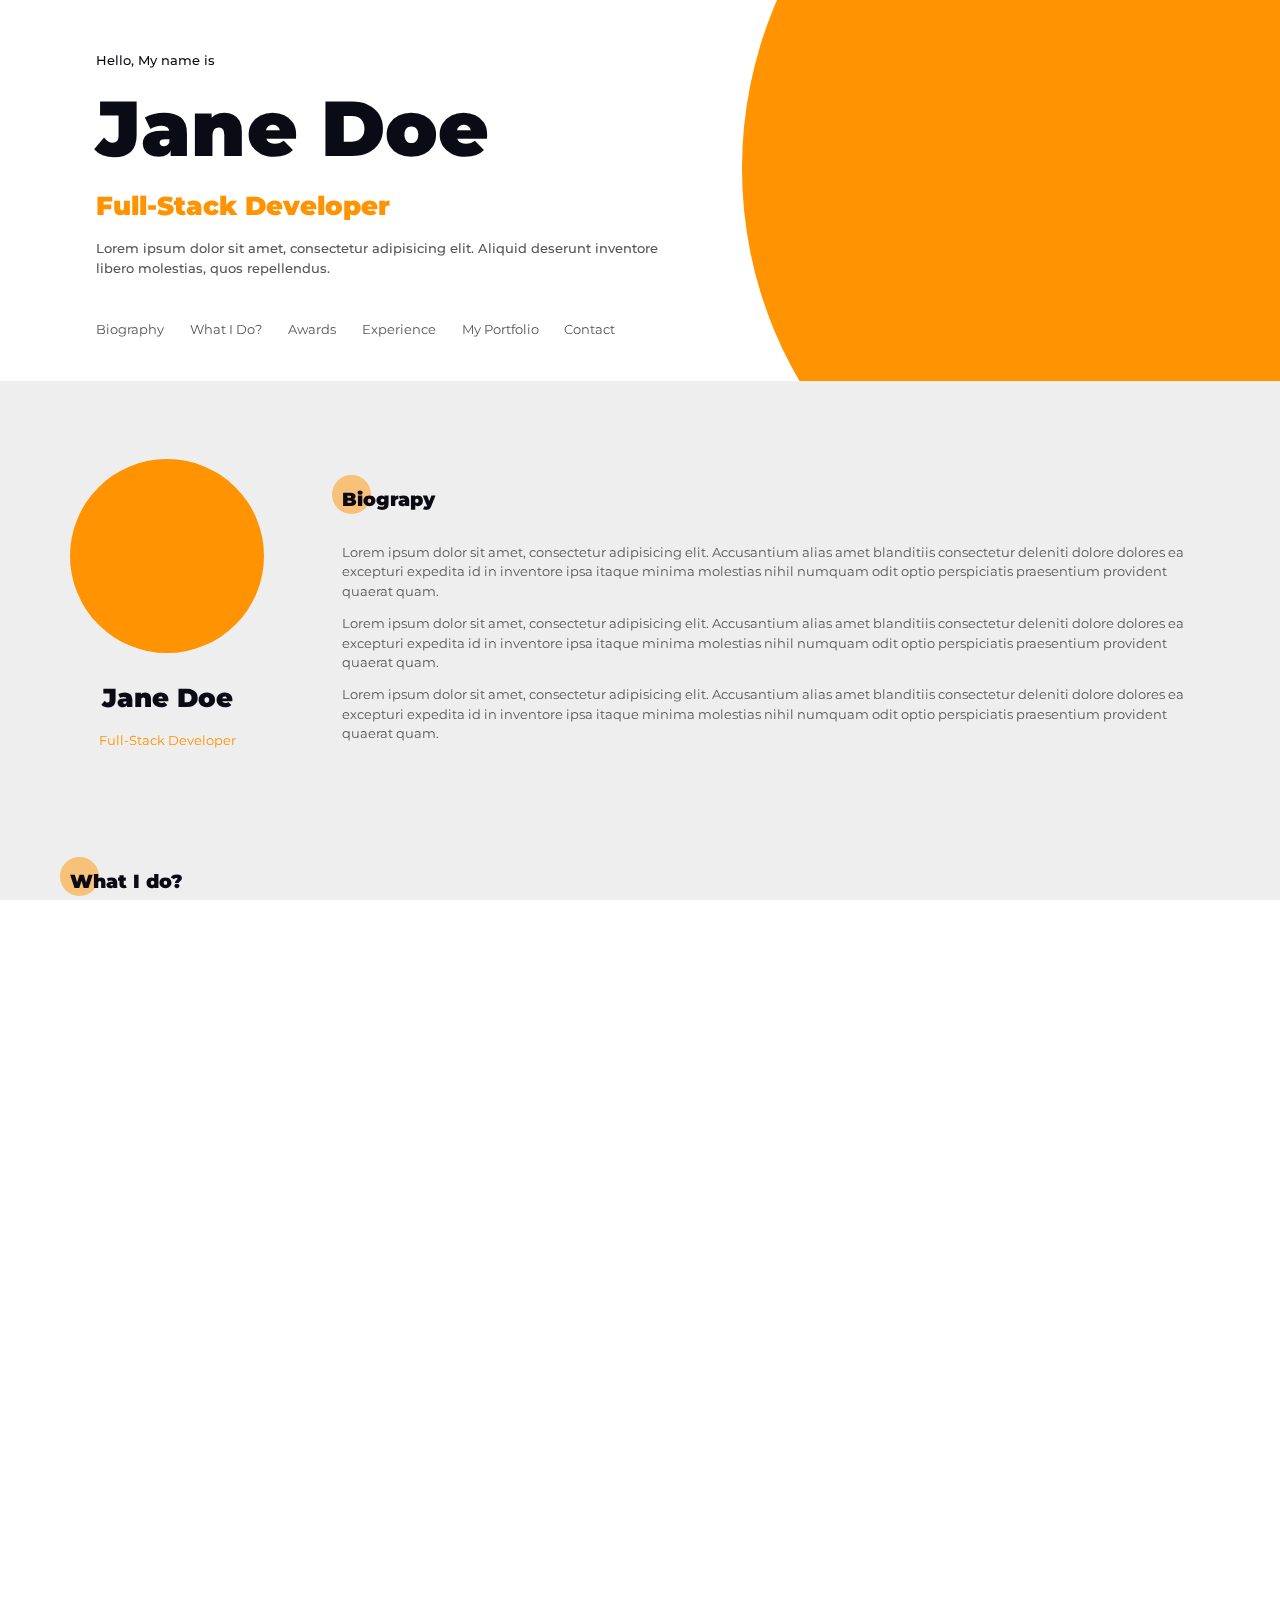
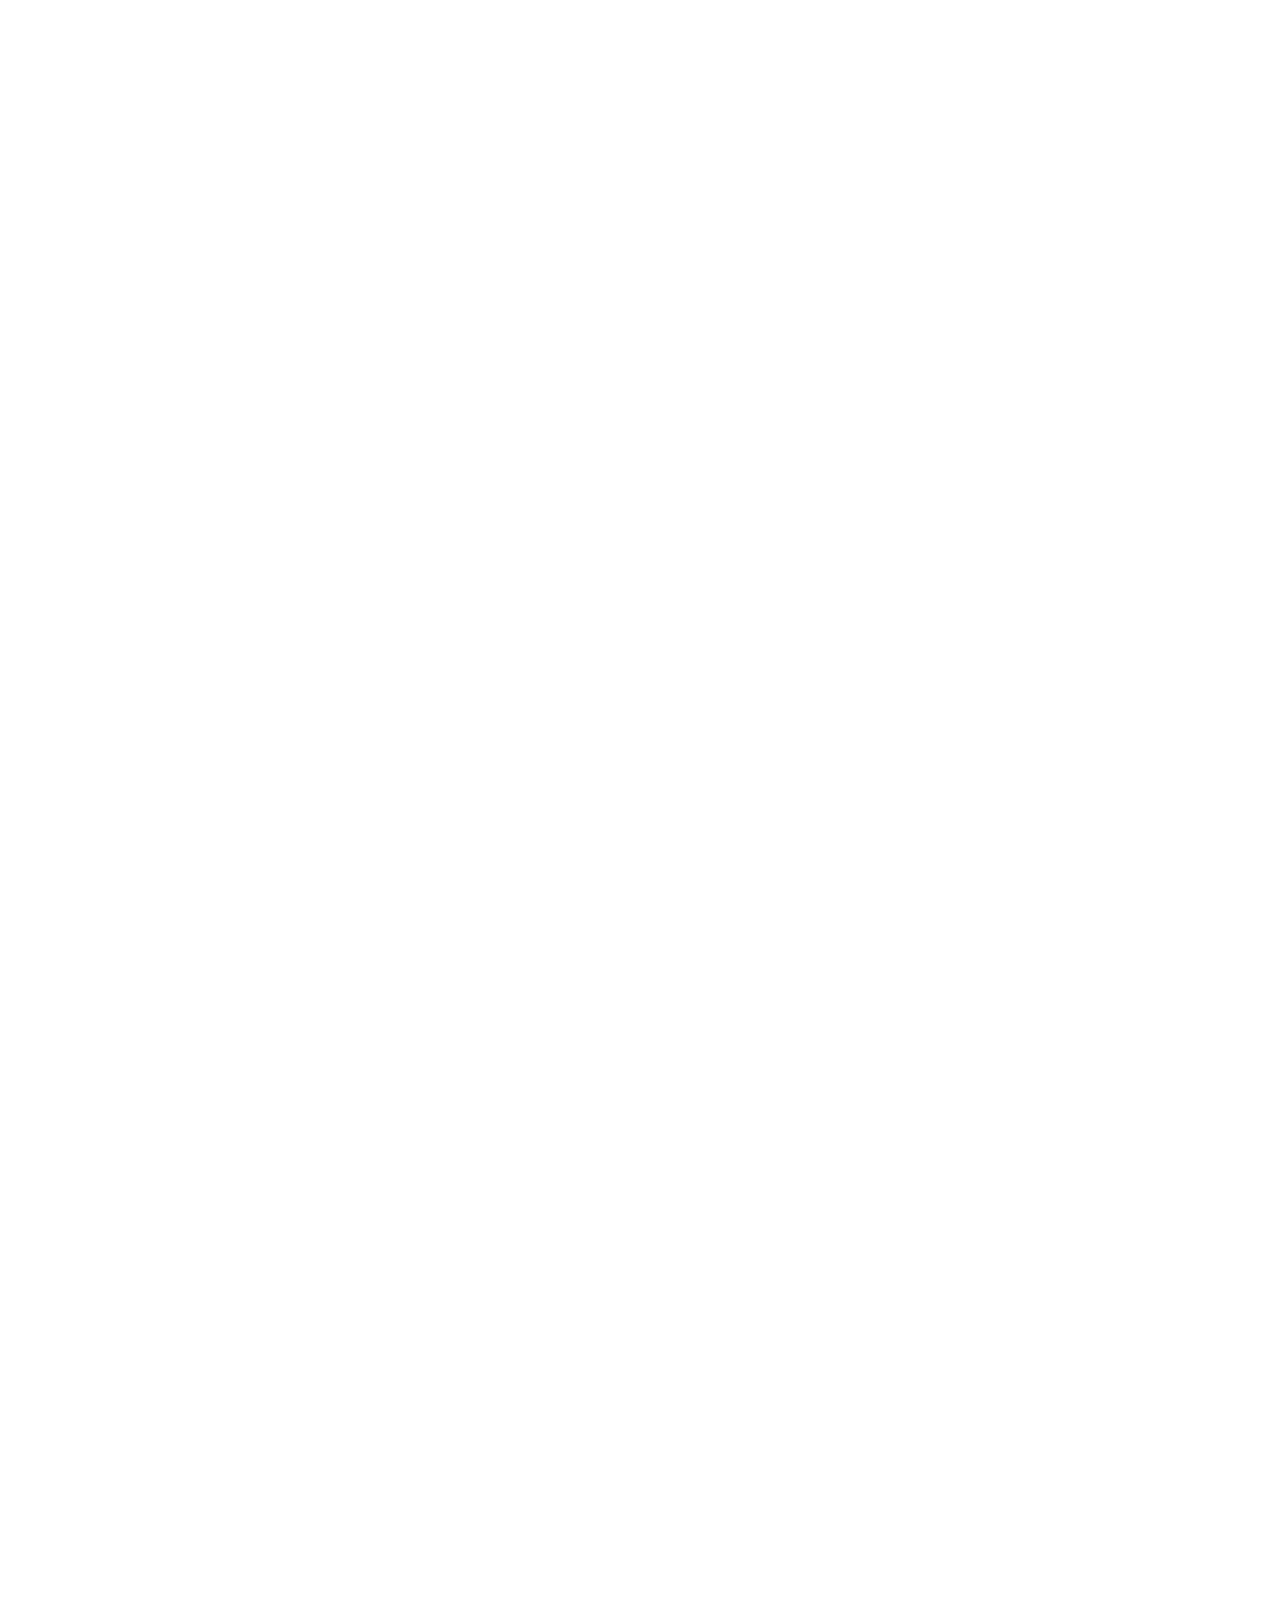
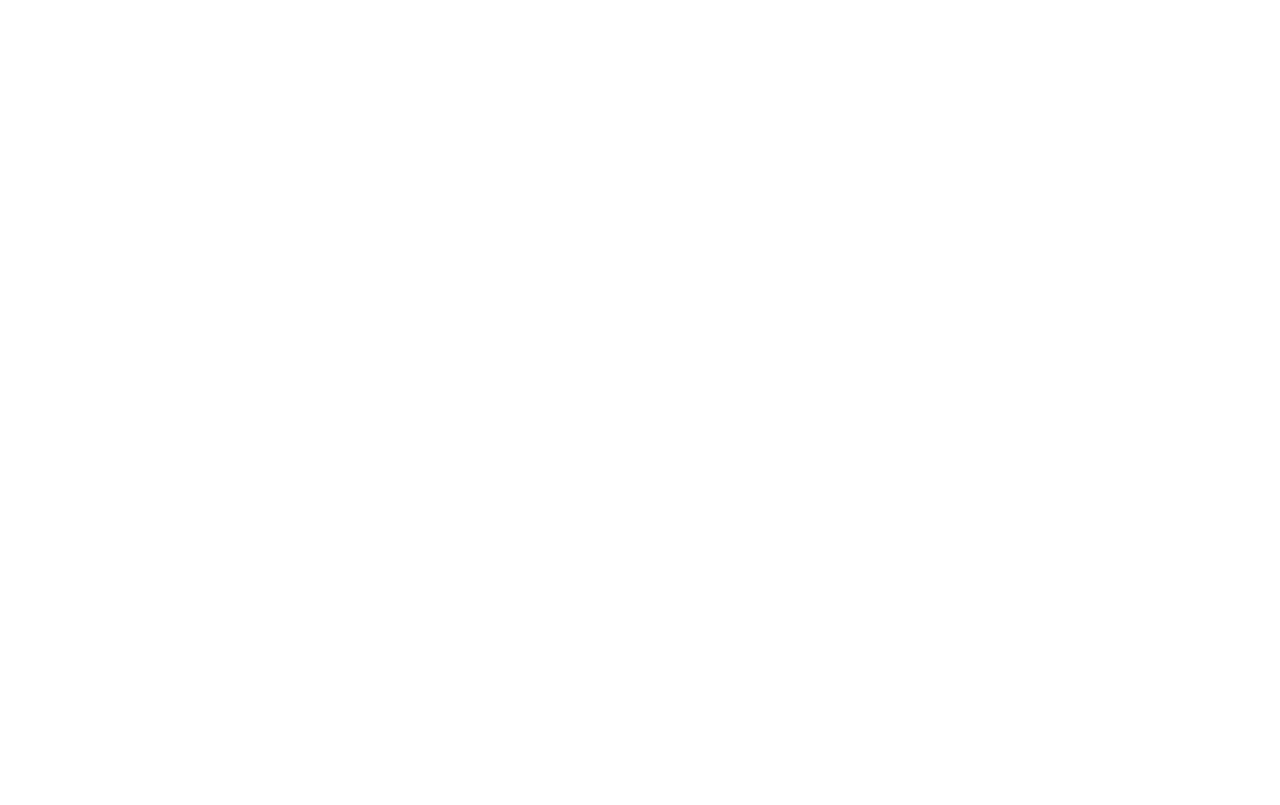
==== commit 35eeaa85: "исправляли всем селом 2" ====
--- a/project/sourse/index.html
+++ b/project/sourse/index.html
@@ -6,8 +6,7 @@
 	<meta name="viewport"
 		content="width=device-width, user-scalable=no, initial-scale=1.0, maximum-scale=1.0, minimum-scale=1.0">
 	<meta http-equiv="X-UA-Compatible" content="ie=edge">
-	<link href="https://fonts.googleapis.com/css2?family=Montserrat:wght@400;900&family=Roboto:wght@400;900&display=swap"
-		rel="stylesheet">
+	<link href="https://fonts.googleapis.com/css2?family=Montserrat:wght@400;900&family=Roboto:wght@400;900&display=swap" rel="stylesheet">
 	<link href="CSS/style.css" rel="stylesheet" type="text/css">
 	<title>My Web</title>
 </head>
@@ -56,14 +55,14 @@
 
 	<section class="biography-wrap color--wrap">
 		<div class="container">
-			<article class="biography  bubble">
+			<article class="biography">
 				<div class="img-block">
 					<div class="img-little-avatar"></div>
 					<h2 class="after-img-title universal-h2--title">Jane Doe</h2>
 					<span class="after-img-text">Full-Stack Developer</span>
 				</div>
 				<div class="biography__secondary-container">
-					<h3 class="biography-title universal-h3--title">Biograpy</h3>
+					<h3 class="biography-title universal-h3--title bubble">Biograpy</h3>
 					<p class="biography-text typical-paragraph">
 						Lorem ipsum dolor sit amet, consectetur adipisicing elit. Accusantium alias amet blanditiis
 						consectetur deleniti dolore dolores
@@ -93,8 +92,8 @@
 
 	<section class="what-i-do-wrap color--wrap">
 		<div class="container">
+			<h3 class="universal-h3--title what-i-do--h3 bubble">What I do?</h3>
 			<div class="what-i-do ">
-				<h3 class="universal-h3--title what-i-do--h3 bubble">What I do?</h3>
 				<div class="services __what-i-do-awards-content">
 					<article class="__what-i-do-card">
 						<div class="little-background-img __what-i-do-card--pencil center_img"></div>
@@ -130,9 +129,10 @@
 
 	<section class="awards color--wrap">
 		<div class="container">
+			<h3 class="universal-h3--title awards-title bubble">Awards</h3>
 			<div class="awards_wrap ">
-				<h3 class="universal-h3--title awards-title bubble">Awards</h3>
-				<div class="awards-wrap __what-i-do-awards-content">
+
+				<div class="awards-wrap __what-i-do-awards-content--low">
 					<article class="__what-i-do-card __what-i-do-card--awards">
 						<div class="little-background-img little-background-img--awards-form awards--trophy"></div>
 						<p class="awards-text">
@@ -205,80 +205,10 @@
 		</div>
 	</section>
 
-<!--	<section class="my-portfolio ">-->
-<!--		<div class="container">-->
-<!--			<h3 class="universal-h3&#45;&#45;title bubble">My Portfolio</h3>-->
-<!--			<div class="grid-container">-->
-<!--				<div class="block">-->
-<!--					<div class="block glass&#45;&#45;block">-->
-<!--						<div class="mini_wrap">-->
-<!--							<h4 class="h4">Lorem Ipsum</h4>-->
-<!--							<span class="date-portfolio">07/13/2035</span>-->
-<!--							<p>Lorem ipsum dolor sit amet, consectetur adipisicing elit.-->
-<!--								At ducimus est explicabo facilis, laboriosam laborum magnam-->
-<!--							</p>-->
-<!--						</div>-->
-<!--					</div>-->
-<!--				</div>-->
-<!--				<div class="block">-->
-<!--					<div class="block glass&#45;&#45;block">-->
-<!--						<div class="mini_wrap">-->
-<!--							<h4 class="h4">Lorem Ipsum</h4>-->
-<!--							<span class="date-portfolio">07/13/2035</span>-->
-<!--							<p>Lorem ipsum dolor sit amet, consectetur adipisicing elit.-->
-<!--								At ducimus est explicabo facilis, laboriosam laborum magnam-->
-<!--							</p>-->
-<!--						</div>-->
-<!--					</div>-->
-<!--				</div>-->
-<!--				<div class="block">-->
-<!--					<div class="block glass&#45;&#45;block">-->
-<!--						<div class="mini_wrap">-->
-<!--							<h4 class="h4">Lorem Ipsum</h4>-->
-<!--							<span class="date-portfolio">07/13/2035</span>-->
-<!--							<p>Lorem ipsum dolor sit amet, consectetur adipisicing elit.-->
-<!--								At ducimus est explicabo facilis, laboriosam laborum magnam-->
-<!--							</p>-->
-<!--						</div>-->
-<!--					</div>-->
-<!--				</div>-->
-<!--				<div class="block">-->
-<!--					<div class="block glass&#45;&#45;block">-->
-<!--						<div class="mini_wrap">-->
-<!--							<h4 class="h4">Lorem Ipsum</h4>-->
-<!--							<span class="date-portfolio">07/13/2035</span>-->
-<!--							<p>Lorem ipsum dolor sit amet, consectetur adipisicing elit.-->
-<!--								At ducimus est explicabo facilis, laboriosam laborum magnam-->
-<!--							</p>-->
-<!--						</div>-->
-<!--					</div>-->
-<!--				</div>-->
-<!--				<div class="block">-->
-<!--					<div class="block glass&#45;&#45;block">-->
-<!--						<div class="mini_wrap">-->
-<!--							<h4 class="h4">Lorem Ipsum</h4>-->
-<!--							<span class="date-portfolio">07/13/2035</span>-->
-<!--							<p>Lorem ipsum dolor sit amet, consectetur adipisicing elit.-->
-<!--								At ducimus est explicabo facilis, laboriosam laborum magnam-->
-<!--							</p>-->
-<!--						</div>-->
-<!--					</div>-->
-<!--				</div>-->
-<!--				<div class="block">-->
-<!--					<div class="block glass&#45;&#45;block">-->
-<!--						<div class="mini_wrap">-->
-<!--							<h4 class="h4">Lorem Ipsum</h4>-->
-<!--							<span class="date-portfolio">07/13/2035</span>-->
-<!--							<p>Lorem ipsum dolor sit amet, consectetur adipisicing elit.-->
-<!--								At ducimus est explicabo facilis, laboriosam laborum magnam-->
-<!--							</p>-->
-<!--						</div>-->
-<!--					</div>-->
-<!--				</div>-->
-<!--			</div>-->
-<!--		</div>-->
-<!--	</section>-->
-	<div class="container">
+	<div class="my-potrfolio container">
+		<h3 class="__portfolio_title universal-h3--title bubble">
+			My Portfolio
+		</h3>
 		<div class="grid">
 			<div class="grid-item">
 				<div class="content">
@@ -342,17 +272,13 @@
 						voluptates.
 					</p>
 					<address class="touch-content-box touch-content-box--geo">
-						<!--                                <div class="touch-img touch-img&#45;&#45;geo"></div>-->
-						<h4 class="h4 h4--what-is-your-story">First ipsum dolor sit amet, consectetur adipisicing elit.
-						</h4>
+						<span class="what-is-your-story">First ipsum dolor sit amet, consectetur adipisicing elit.</span>
 					</address>
 					<address class="touch-content-box touch-content-box--mail">
-						<!--                                <div class="touch-img touch-img&#45;&#45;mail"></div>-->
-						<h4 class="h4 h4--what-is-your-story">support@domain.com</h4>
+						<span class="what-is-your-story">support@domain.com</span>
 					</address>
 					<address class="touch-content-box touch-content-box--phone">
-						<!--                             <div class="touch-img touch-img&#45;&#45;phone"></div>-->
-						<h4 class="h4 h4--what-is-your-story">555-222222</h4>
+						<span class="what-is-your-story">555-222222</span>
 					</address>
 				</div>
 				<div class="get-in-touch-right">
@@ -374,15 +300,30 @@
 						referrerpolicy="no-referrer-when-downgrade"></iframe>
 				</div>
 			</div>
-			<div class="icon-section ">
-				<div class="footer-icon footer-icon--twitter"></div>
-				<div class="footer-icon footer-icon--facebook"></div>
-				<p>@ Lorem ipsum dolor sit amet 2022</p>
-			</div>
-		</div>
+		</div>
+		<section class="lower-section">
+			<div class="container">
+				<div class="icon-section ">
+					<div class="footer-icon footer-icon--twitter"></div>
+					<div class="footer-icon footer-icon--facebook"></div>
+					<p>@ Lorem ipsum dolor sit amet 2022</p>
+				</div>
+			</div>
+		</section>
 	</footer>
+	<button class="scroll-up">
+		<svg class="scroll-up-svg" viewBox="-2 -2 52 52">
+			<path
+				class="scroll-up-path"
+				d="
+					M24, 0
+					a24, 24 0 0, 1 0, 48
+					a24, 24 0 0, 1 0, -48
+				"
+			/>
+		</svg>
+	</button>
 
 	<script src="./JS/script.js"></script>
 </body>
-
 </html>--- a/project/sourse/CSS/style.css
+++ b/project/sourse/CSS/style.css
@@ -35,6 +35,7 @@
 	color: #555555;
 	font-family: "Montserrat", "Roboto";
 	font-weight: 400;
+	overflow-x: hidden;
 }
 
 .universal-h2--title {
@@ -48,9 +49,9 @@
 	color: #0b0b15;
 	font-size: 1.5em;
 	font-weight: 900;
-	margin-bottom: 1em;
-	display: inline;
+	margin-bottom: 2em;
 	height: 1em;
+	position: relative;
 }
 
 h4 {
@@ -76,7 +77,6 @@
 	padding: 0 2em;
 	box-sizing: content-box;
 }
-
 /*--Header---------------------*/
 .header {
 	position: relative;
@@ -85,6 +85,30 @@
 	top: 0;
 	z-index: 50;
 }
+
+.header::before {
+	content: "";
+	width: 65em;
+	height: 65em;
+	position: absolute;
+	background: #ff9301;
+	border-radius: 50%;
+	z-index: -1;
+	top: -100%;
+	left: 58%;
+}
+
+.header::after {
+	content: "";
+	width: 35em;
+	height: 35em;
+	position: absolute;
+	background: url("../img/avatar_fem.svg") center no-repeat;
+	z-index: 100;
+	top: -28%;
+	left: 70%;
+}
+
 
 .header-container {
 	display: flex;
@@ -178,11 +202,16 @@
 .biography-wrap {
 	padding-bottom: 2em;
 	overflow: hidden;
+	position: relative;
+	z-index: 50;
 }
 
 .color--wrap {
 	background-color: #eeeeee;
-}
+	position: relative;
+	z-index: 200;
+}
+
 
 .biography__secondary-container {
 	width: 100%;
@@ -238,28 +267,15 @@
 	margin: 4em auto 1em auto;
 }
 /*----main------------------------------------------------------------------------ */
-.what-i-do {
-	height: 40ch;
-}
-
 .__what-i-do-card {
 	width: 25em;
 	height: 20em;
 	background-color: #f7f7ff;
 	border-radius: 0.3em;
 	justify-items: center;
-	/*position: relative;*/
-}
-
-/*.__what-i-do-card::before{*/
-/*    content: "";*/
-/*    position: absolute;*/
-/*    background-color: #ff9301;*/
-/*    border-radius: 50%;*/
-/*    width: 10em;*/
-/*    height: 10em;*/
-/*    left: 1em;*/
-/*}*/
+	position: relative;
+	overflow: hidden;
+}
 
 @media (max-width: 1199px) and (min-width: 960px) {
 	.__what-i-do-card {
@@ -278,8 +294,10 @@
 	margin-top: 1em;
 }
 
-.what-i-do--h3 {
-	margin-top: 2em;
+.__what-i-do-awards-content--low {
+	display: flex;
+	flex-direction: row;
+	justify-content: space-between;
 }
 
 .h4-what {
@@ -302,16 +320,16 @@
 	background-position: center;
 }
 
+.__what-i-do-card--desktop {
+	background-image:url("../img/desktop-solid.svg");
+}
+
 .__what-i-do-card--pencil {
-	background-image: url("../img/pencil-alt-solid.svg");
-}
-
-.__what-i-do-card--desktop {
-	background-image: url("../img/desktop-solid.svg");
+	background-image:url("../img/pencil-alt-solid.svg");
 }
 
 .__what-i-do-card--bullseye {
-	background-image: url("../img/bullseye-solid.svg");
+	background-image: url("../img/bullseye-solid.svg") ;
 }
 
 .__what-i-do-card--awards {
@@ -320,10 +338,6 @@
 
 .awards-text {
 	text-align: center;
-}
-
-.awards-title {
-	margin-top: 10em;
 }
 
 .little-background-img--awards-form {
@@ -333,16 +347,25 @@
 	margin: 0 auto;
 }
 
-.awards {
-	height: 30ch;
+.awards-wrap {
+	padding-top: 1em;
 }
 @media (max-width: 959px) and (min-width: 560px) {
-	.__what-i-do-card {
-		width: 12.5em;
-	}
-}
-/*ни#уя не работает на маленьком экране, починить*/
-
+		.__what-i-do-awards-content {
+			display: flex;
+			flex-direction: column;
+		}
+		.__what-i-do-card {
+			width: 100%;
+			margin-bottom: 2em;
+		}
+		.little-background-img--awards-form {
+			display: flex;
+		}
+		.__what-i-do-card--awards {
+			max-width: 12em;
+		}
+}
 /*---experience--------------------------------*/
 
 .experience {
@@ -363,49 +386,36 @@
 	width: 20em;
 	height: 80%;
 	margin: auto 0;
-}
-
+	padding: 3em 1em;
+}
+
+.last-time {
+	background: #ff9301;
+	color: #f7f7ff;
+	border-radius: 5%;
+	display: block;
+	width: 6em;
+	height: 2em;
+	text-align: center;
+	padding-top: 2%;
+	margin-top: 0.5em;
+}
+
+.last-time--variant-2 {
+	background-color: #555555;
+}
+
+.secondary-container {
+	padding: 3em 1em;
+	width: 100%;
+}
+
+.main-text {
+	margin-bottom: 1em;
+	font-weight: bold;
+	color: #0b0b15;
+}
 /*---My-portfolio-------------------------------------------*/
-/*.grid-container {*/
-/*	display: grid;*/
-/*	grid-template-columns: repeat(2, 1fr) auto;*/
-/*	grid-template-rows: repeat(2, 1fr);*/
-/*}*/
-
-/*.block {*/
-/*	background-color: lightblue;*/
-/*	width: 28em;*/
-/*	height: 15em;*/
-/*}*/
-
-/*.glass--block {*/
-/*	background-color: unset;*/
-/*	height: 10em;*/
-/*}*/
-
-/*@media (max-width: 1190px) and (min-width: 960px) {*/
-/*	.block {*/
-/*		width: 22em;*/
-/*	}*/
-/*}*/
-
-/*.date-portfolio {*/
-/*	font-size: 0.9em;*/
-/*}*/
-
-/*.h4 {*/
-/*	margin: 2em 0 0 0;*/
-/*}*/
-
-/*.my-portfolio-h3 {*/
-/*	margin-left: 0;*/
-/*}*/
-
-/*@media (max-width: 959px) and (min-width: 560px) {*/
-/*	.grid-container {*/
-/*	}*/
-/*}*/
-
 .grid {
 	display: grid;
 	grid-template-columns: repeat(auto-fit, minmax(25em, 1fr));
@@ -414,25 +424,12 @@
 	justify-content: space-between;
 }
 
-@media (max-width: 1199px) and (min-width: 960px) {
-	.grid {
-		grid-template-columns: repeat(2, 1fr); /* 2 столбика */
-		grid-template-rows: repeat(3, 25em); /* 3 ряда */
-	}
-}
-
-@media screen and (max-width: 560px) {
-	.grid {
-		grid-template-columns: 1fr; /* 1 столбик */
-		grid-template-rows: repeat(6, 25em); /* 6 рядов */
-	}
-}
 
 .grid-item {
 	position: relative;
 	height: 30em;
 	background-color: white;
-	overflow: hidden; /* чтобы скрыть контент, выходящий за границы элемента */
+	overflow: hidden; /
 }
 
 .grid-item::before {
@@ -445,14 +442,42 @@
 }
 
 .content {
-	margin-top: 60%;
+	margin-top: 65%;
 	position: absolute;
 	width: 100%;
 	text-align: left;
 }
 
-
-/*---Contact----Ебучий рот, нужно дописать код---------------------------*/
+.content h4  {
+	margin-bottom: 0.5em;
+}
+
+.content p {
+	margin-top: 0.5em;
+}
+
+.__portfolio_title {
+	margin: 3em 0 2em 0;
+}
+
+@media (max-width: 1199px) and (min-width: 960px) {
+	.grid {
+		grid-template-columns: repeat(2, 1fr);
+		grid-template-rows: repeat(3, 25em);
+	}
+}
+
+@media (max-width: 560px) {
+	.grid {
+		grid-template-columns: 1fr;
+		grid-template-rows: repeat(6, 25em);
+	}
+
+	.content {
+		margin-top: 16em;
+	}
+}
+/*---Contact----------------------*/
 
 .contact_wrap {
 	height: 60ch;
@@ -513,9 +538,13 @@
 	width: 50%;
 }
 
-.h4--what-is-your-story {
+
+.what-is-your-story {
 	margin: 1em;
-	text-indent: 2em;
+	padding-left: 2em;
+	font-weight: 900;
+	color: #0b0b15;
+	font-style: normal;
 }
 
 .h4--what-is-your-story-top {
@@ -533,15 +562,17 @@
 	display: flex;
 	position: relative;
 }
-/*создать картинки с помощью before*/
-/*сократить запись*/
+
+.touch-content-box--geo {
+	margin-top: 2em;
+}
 
 .touch-content-box--geo::before {
 	content: url("../img/map-marker-alt-solid.svg");
 	position: absolute;
 	width: 2em;
 	height: 2em;
-	top: 0.5em;
+	top: 0.5em
 }
 
 .touch-content-box--mail::before {
@@ -560,17 +591,6 @@
 	top: 0.5em;
 	left: 0.2em;
 }
-/*.touch-img--geo {*/
-/*    background-image: url("../img/map-marker-alt-solid.svg");*/
-/*}*/
-
-/*.touch-img--mail {*/
-/*    background-image: url("../img/envelope-regular.svg");*/
-/*}*/
-
-/*.touch-img--phone {*/
-/*    background-image: url("../img/mobile-alt-solid.svg");*/
-/*}*/
 
 .map-frame {
 	width: 100%;
@@ -611,14 +631,71 @@
 	background-repeat: no-repeat;
 }
 
-/*.bubble::after {*/
-/*    content: "";*/
-/*    display: block;*/
-/*    width: 10px;*/
-/*    height: 10px;*/
-/*    background-color: orange;*/
-/*    border-radius: 50%;*/
-/*    position: relative;*/
-/*    left: 5px;*/
-/*    top: -1px;*/
-/*}*/
+.lower-section {
+	background-color: white;
+}
+
+.bubble::before {
+	content: "";
+	position: absolute;
+	width: 2em;
+	height: 2em;
+	background-color: #ff9301;
+	opacity: 0.5;
+	border-radius: 50%;
+	z-index: -1;
+	top: -0.5em;
+	left: -0.5em;
+}
+
+/*button*/
+.btn {
+	display: block;
+	position: fixed;
+	bottom: 1em;
+	right: 0.5em;
+	z-index: 99;
+	font-size: 18px;
+	background-color: #ff9301;
+	color: white;
+	cursor: pointer;
+	padding: 0.5em;
+	border-radius: 2em;
+}
+
+.scroll-up {
+	position: fixed;
+	right: 2em;
+	bottom: 2em;
+	z-index: 1000;
+	width: 2em;
+	height: 2em;
+	color: #eeeeee;
+	cursor: pointer;
+	visibility: hidden;
+	border-radius: 50%;
+	box-shadow: inset 0 0 0 4px #eeeeee;
+	opacity: 0;
+	transition: 0.2s;
+	transform: translateY(2em);
+}
+
+.scroll-up::before{
+	position: absolute;
+	top: 0;
+	left: 0;
+	display: flex;
+	align-items: center;
+	justify-content: center;
+	width: 100%;
+	height: 100%;
+	font-size: 18px;
+	content: "↑";
+}
+
+.scroll-up-svg {
+}
+
+.scroll-up-path {
+}
+
